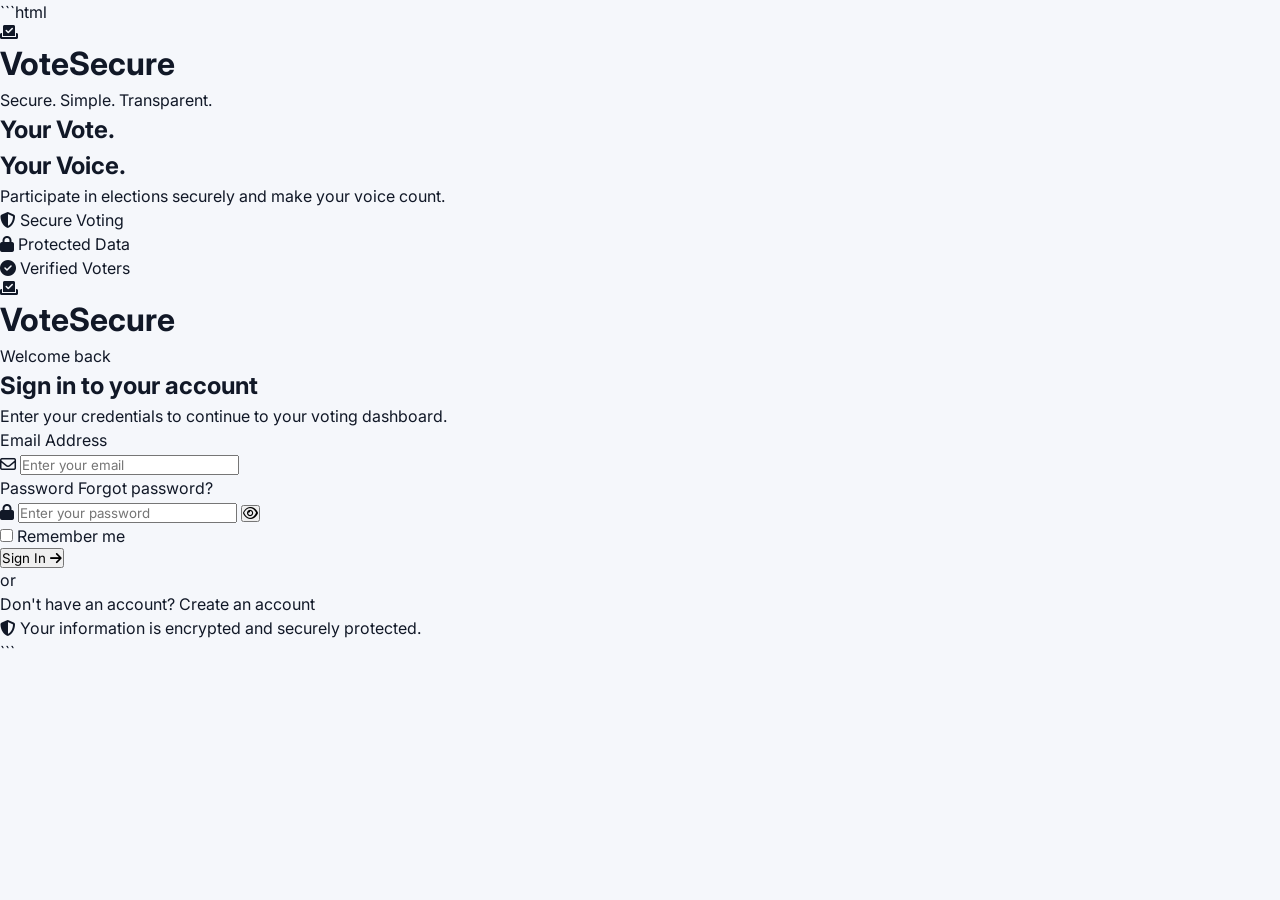
==== admin.html @ 1a2807ee "add admin.html" ====
<!DOCTYPE html>
<html lang="en">
<head>
    <meta charset="UTF-8">

    <meta
        name="viewport"
        content="width=device-width, initial-scale=1.0"
    >

    <title>VoteSecure — Admin Dashboard</title>

    <!-- Font Awesome -->
    <link
        rel="stylesheet"
        href="https://cdnjs.cloudflare.com/ajax/libs/font-awesome/6.5.2/css/all.min.css"
    >

    <!-- Main CSS -->
    <link rel="stylesheet" href="css/style.css">

    <style>

        /* =====================================================
           ADMIN DASHBOARD
        ===================================================== */

        .admin-page {
            min-height: 100vh;
            background: #f5f7fb;
        }

        .admin-sidebar {
            position: fixed;
            left: 0;
            top: 0;
            width: 260px;
            height: 100vh;
            background: #111827;
            color: #ffffff;
            padding: 24px 16px;
            z-index: 1000;
            display: flex;
            flex-direction: column;
        }

        .admin-logo {
            display: flex;
            align-items: center;
            gap: 12px;
            padding: 0 12px 28px;
            border-bottom: 1px solid rgba(255,255,255,0.08);
        }

        .admin-logo-icon {
            width: 42px;
            height: 42px;
            border-radius: 12px;
            background: #2563eb;
            display: flex;
            align-items: center;
            justify-content: center;
            font-size: 20px;
        }

        .admin-logo h2 {
            margin: 0;
            font-size: 19px;
        }

        .admin-logo span {
            display: block;
            color: #9ca3af;
            font-size: 11px;
            margin-top: 2px;
        }

        .admin-nav {
            margin-top: 25px;
            flex: 1;
        }

        .admin-nav-title {
            color: #6b7280;
            font-size: 11px;
            text-transform: uppercase;
            letter-spacing: 1px;
            padding: 0 12px;
            margin-bottom: 10px;
        }

        .admin-nav a {
            display: flex;
            align-items: center;
            gap: 13px;
            color: #9ca3af;
            text-decoration: none;
            padding: 13px 12px;
            border-radius: 10px;
            margin-bottom: 5px;
            transition: 0.2s ease;
            font-size: 14px;
        }

        .admin-nav a:hover,
        .admin-nav a.active {
            background: #1f2937;
            color: #ffffff;
        }

        .admin-nav a.active {
            border-left: 3px solid #3b82f6;
        }

        .admin-nav i {
            width: 20px;
            text-align: center;
        }

        .admin-user {
            border-top: 1px solid rgba(255,255,255,0.08);
            padding-top: 18px;
        }

        .admin-user-box {
            display: flex;
            align-items: center;
            gap: 10px;
        }

        .admin-avatar {
            width: 38px;
            height: 38px;
            border-radius: 50%;
            object-fit: cover;
        }

        .admin-user-name {
            font-size: 13px;
            font-weight: 600;
        }

        .admin-user-role {
            font-size: 11px;
            color: #9ca3af;
        }

        .admin-main {
            margin-left: 260px;
            min-height: 100vh;
        }

        .admin-topbar {
            height: 76px;
            background: #ffffff;
            border-bottom: 1px solid #e5e7eb;
            display: flex;
            align-items: center;
            justify-content: space-between;
            padding: 0 32px;
        }

        .admin-heading h1 {
            margin: 0;
            font-size: 24px;
            color: #111827;
        }

        .admin-heading p {
            margin: 5px 0 0;
            color: #6b7280;
            font-size: 13px;
        }

        .admin-top-actions {
            display: flex;
            align-items: center;
            gap: 12px;
        }

        .admin-icon-btn {
            width: 40px;
            height: 40px;
            border: 1px solid #e5e7eb;
            background: #ffffff;
            border-radius: 10px;
            cursor: pointer;
            color: #4b5563;
        }

        .admin-icon-btn:hover {
            background: #f9fafb;
        }

        .admin-content {
            padding: 30px 32px;
        }

        /* =====================================================
           STAT CARDS
        ===================================================== */

        .admin-stats {
            display: grid;
            grid-template-columns: repeat(4, 1fr);
            gap: 18px;
            margin-bottom: 28px;
        }

        .admin-stat-card {
            background: #ffffff;
            border: 1px solid #e5e7eb;
            border-radius: 15px;
            padding: 20px;
            display: flex;
            align-items: center;
            justify-content: space-between;
            box-shadow: 0 3px 12px rgba(15,23,42,0.03);
        }

        .admin-stat-info span {
            color: #6b7280;
            font-size: 12px;
        }

        .admin-stat-info h2 {
            margin: 7px 0 0;
            font-size: 25px;
            color: #111827;
        }

        .admin-stat-icon {
            width: 48px;
            height: 48px;
            border-radius: 13px;
            display: flex;
            align-items: center;
            justify-content: center;
            background: #eff6ff;
            color: #2563eb;
        }

        /* =====================================================
           CONTENT CARDS
        ===================================================== */

        .admin-card {
            background: #ffffff;
            border: 1px solid #e5e7eb;
            border-radius: 16px;
            box-shadow: 0 3px 12px rgba(15,23,42,0.03);
            margin-bottom: 24px;
        }

        .admin-card-header {
            padding: 20px 22px;
            border-bottom: 1px solid #eef0f4;
            display: flex;
            justify-content: space-between;
            align-items: center;
        }

        .admin-card-header h3 {
            margin: 0;
            color: #111827;
            font-size: 16px;
        }

        .admin-card-header p {
            margin: 4px 0 0;
            color: #6b7280;
            font-size: 12px;
        }

        /* =====================================================
           BUTTONS
        ===================================================== */

        .admin-btn {
            border: none;
            border-radius: 9px;
            padding: 10px 15px;
            font-size: 13px;
            cursor: pointer;
            display: inline-flex;
            align-items: center;
            gap: 7px;
            transition: 0.2s ease;
        }

        .admin-btn-primary {
            background: #2563eb;
            color: #ffffff;
        }

        .admin-btn-primary:hover {
            background: #1d4ed8;
        }

        .admin-btn-secondary {
            background: #f3f4f6;
            color: #374151;
        }

        .admin-btn-danger {
            background: #fee2e2;
            color: #dc2626;
        }

        .admin-btn-small {
            padding: 7px 10px;
            font-size: 12px;
        }

        /* =====================================================
           ELECTION TABLE
        ===================================================== */

        .admin-table-wrapper {
            overflow-x: auto;
        }

        .admin-table {
            width: 100%;
            border-collapse: collapse;
        }

        .admin-table th {
            text-align: left;
            padding: 13px 20px;
            color: #6b7280;
            font-size: 11px;
            text-transform: uppercase;
            letter-spacing: .5px;
            background: #f9fafb;
            border-bottom: 1px solid #e5e7eb;
        }

        .admin-table td {
            padding: 16px 20px;
            border-bottom: 1px solid #f0f1f4;
            color: #374151;
            font-size: 13px;
        }

        .admin-table tr:last-child td {
            border-bottom: none;
        }

        .election-name {
            font-weight: 600;
            color: #111827;
        }

        .election-date {
            color: #6b7280;
            font-size: 12px;
        }

        .status-badge {
            display: inline-flex;
            align-items: center;
            gap: 5px;
            padding: 5px 9px;
            border-radius: 20px;
            font-size: 11px;
            font-weight: 600;
        }

        .status-active {
            background: #dcfce7;
            color: #15803d;
        }

        .status-upcoming {
            background: #dbeafe;
            color: #1d4ed8;
        }

        .status-completed {
            background: #f3f4f6;
            color: #6b7280;
        }

        .action-buttons {
            display: flex;
            gap: 6px;
        }

        /* =====================================================
           MODAL
        ===================================================== */

        .admin-modal {
            position: fixed;
            inset: 0;
            background: rgba(15, 23, 42, 0.55);
            display: none;
            align-items: center;
            justify-content: center;
            z-index: 5000;
            padding: 20px;
        }

        .admin-modal.show {
            display: flex;
        }

        .admin-modal-box {
            background: #ffffff;
            width: 100%;
            max-width: 550px;
            border-radius: 18px;
            box-shadow: 0 20px 60px rgba(0,0,0,.2);
            overflow: hidden;
        }

        .admin-modal-header {
            display: flex;
            justify-content: space-between;
            align-items: center;
            padding: 20px 22px;
            border-bottom: 1px solid #e5e7eb;
        }

        .admin-modal-header h3 {
            margin: 0;
            font-size: 17px;
        }

        .close-modal {
            border: none;
            background: transparent;
            font-size: 20px;
            cursor: pointer;
            color: #6b7280;
        }

        .admin-modal-body {
            padding: 22px;
        }

        .form-group {
            margin-bottom: 16px;
        }

        .form-group label {
            display: block;
            margin-bottom: 6px;
            font-size: 12px;
            font-weight: 600;
            color: #374151;
        }

        .form-group input,
        .form-group textarea,
        .form-group select {
            width: 100%;
            box-sizing: border-box;
            border: 1px solid #d1d5db;
            border-radius: 9px;
            padding: 11px 12px;
            font-size: 13px;
            outline: none;
            font-family: inherit;
        }

        .form-group textarea {
            min-height: 90px;
            resize: vertical;
        }

        .form-group input:focus,
        .form-group textarea:focus,
        .form-group select:focus {
            border-color: #2563eb;
        }

        .admin-modal-footer {
            display: flex;
            justify-content: flex-end;
            gap: 10px;
            padding: 16px 22px;
            border-top: 1px solid #e5e7eb;
        }

        /* =====================================================
           RESPONSIVE
        ===================================================== */

        @media (max-width: 1100px) {

            .admin-stats {
                grid-template-columns: repeat(2, 1fr);
            }
        }

        @media (max-width: 768px) {

            .admin-sidebar {
                width: 72px;
                padding: 20px 8px;
            }

            .admin-logo h2,
            .admin-logo span,
            .admin-nav-title,
            .admin-nav a span,
            .admin-user-name,
            .admin-user-role {
                display: none;
            }

            .admin-logo {
                justify-content: center;
                padding-left: 0;
                padding-right: 0;
            }

            .admin-nav a {
                justify-content: center;
            }

            .admin-user-box {
                justify-content: center;
            }

            .admin-main {
                margin-left: 72px;
            }

            .admin-topbar {
                padding: 0 18px;
            }

            .admin-content {
                padding: 20px 15px;
            }

            .admin-stats {
                grid-template-columns: 1fr;
            }
        }

    </style>
</head>

<body>

<div class="admin-page">

    <!-- =====================================================
         SIDEBAR
    ====================================================== -->

    <aside class="admin-sidebar">

        <div class="admin-logo">

            <div class="admin-logo-icon">
                <i class="fa-solid fa-check-to-slot"></i>
            </div>

            <div>
                <h2>VoteSecure</h2>
                <span>Administration</span>
            </div>

        </div>


        <nav class="admin-nav">

            <div class="admin-nav-title">
                Admin Panel
            </div>

            <a href="admin.html" class="active">
                <i class="fa-solid fa-chart-pie"></i>
                <span>Dashboard</span>
            </a>

            <a href="#elections">
                <i class="fa-solid fa-landmark"></i>
                <span>Elections</span>
            </a>

            <a href="#candidates">
                <i class="fa-solid fa-users"></i>
                <span>Candidates</span>
            </a>

            <a href="#results">
                <i class="fa-solid fa-chart-column"></i>
                <span>Results</span>
            </a>

        </nav>


        <div class="admin-user">

            <div class="admin-user-box">

                <img
                    class="admin-avatar"
                    src="https://i.pravatar.cc/100?img=12"
                    alt="Admin"
                >

                <div>
                    <div
                        class="admin-user-name"
                        id="adminName"
                    >
                        Administrator
                    </div>

                    <div class="admin-user-role">
                        System Admin
                    </div>
                </div>

            </div>

        </div>

    </aside>


    <!-- =====================================================
         MAIN
    ====================================================== -->

    <main class="admin-main">

        <!-- TOPBAR -->

        <header class="admin-topbar">

            <div class="admin-heading">

                <h1>Admin Dashboard</h1>

                <p>
                    Manage elections, candidates and voting activity.
                </p>

            </div>


            <div class="admin-top-actions">

                <button
                    class="admin-icon-btn"
                    title="Refresh"
                    onclick="loadAdminDashboard()"
                >
                    <i class="fa-solid fa-rotate"></i>
                </button>

                <button
                    class="admin-icon-btn"
                    title="Logout"
                    onclick="adminLogout()"
                >
                    <i class="fa-solid fa-right-from-bracket"></i>
                </button>

            </div>

        </header>


        <!-- CONTENT -->

        <section class="admin-content">


            <!-- =================================================
                 STATISTICS
            ================================================== -->

            <div class="admin-stats">

                <div class="admin-stat-card">

                    <div class="admin-stat-info">
                        <span>Total Elections</span>
                        <h2 id="totalElections">0</h2>
                    </div>

                    <div class="admin-stat-icon">
                        <i class="fa-solid fa-landmark"></i>
                    </div>

                </div>


                <div class="admin-stat-card">

                    <div class="admin-stat-info">
                        <span>Active Elections</span>
                        <h2 id="activeElections">0</h2>
                    </div>

                    <div class="admin-stat-icon">
                        <i class="fa-solid fa-bolt"></i>
                    </div>

                </div>


                <div class="admin-stat-card">

                    <div class="admin-stat-info">
                        <span>Total Voters</span>
                        <h2 id="totalVoters">0</h2>
                    </div>

                    <div class="admin-stat-icon">
                        <i class="fa-solid fa-users"></i>
                    </div>

                </div>


                <div class="admin-stat-card">

                    <div class="admin-stat-info">
                        <span>Total Votes</span>
                        <h2 id="totalVotes">0</h2>
                    </div>

                    <div class="admin-stat-icon">
                        <i class="fa-solid fa-check-double"></i>
                    </div>

                </div>

            </div>


            <!-- =================================================
                 ELECTION MANAGEMENT
            ================================================== -->

            <div
                class="admin-card"
                id="elections"
            >

                <div class="admin-card-header">

                    <div>
                        <h3>Election Management</h3>

                        <p>
                            Create and manage voting elections.
                        </p>
                    </div>

                    <button
                        class="admin-btn admin-btn-primary"
                        onclick="openElectionModal()"
                    >
                        <i class="fa-solid fa-plus"></i>
                        Create Election
                    </button>

                </div>


                <div class="admin-table-wrapper">

                    <table class="admin-table">

                        <thead>

                            <tr>

                                <th>Election</th>
                                <th>Start Date</th>
                                <th>End Date</th>
                                <th>Status</th>
                                <th>Actions</th>

                            </tr>

                        </thead>

                        <tbody id="electionTableBody">

                            <tr>

                                <td colspan="5">
                                    Loading elections...
                                </td>

                            </tr>

                        </tbody>

                    </table>

                </div>

            </div>


            <!-- =================================================
                 CANDIDATES
            ================================================== -->

            <div
                class="admin-card"
                id="candidates"
            >

                <div class="admin-card-header">

                    <div>

                        <h3>Candidate Management</h3>

                        <p>
                            Add and manage candidates for elections.
                        </p>

                    </div>

                </div>

                <div style="padding:22px;">

                    <p style="
                        margin:0;
                        color:#6b7280;
                        font-size:13px;
                    ">
                        Select an election from the election
                        management section to manage its candidates.
                    </p>

                </div>

            </div>


            <!-- =================================================
                 RESULTS
            ================================================== -->

            <div
                class="admin-card"
                id="results"
            >

                <div class="admin-card-header">

                    <div>

                        <h3>Election Results</h3>

                        <p>
                            Monitor voting activity and results.
                        </p>

                    </div>

                </div>

                <div style="padding:22px;">

                    <p style="
                        margin:0;
                        color:#6b7280;
                        font-size:13px;
                    ">
                        Results management will be connected in
                        the next step.
                    </p>

                </div>

            </div>

        </section>

    </main>

</div>


<!-- =========================================================
     CREATE / EDIT ELECTION MODAL
========================================================= -->

<div
    class="admin-modal"
    id="electionModal"
>

    <div class="admin-modal-box">

        <div class="admin-modal-header">

            <h3 id="electionModalTitle">
                Create Election
            </h3>

            <button
                class="close-modal"
                onclick="closeElectionModal()"
            >
                <i class="fa-solid fa-xmark"></i>
            </button>

        </div>


        <form
            id="electionForm"
            onsubmit="saveElection(event)"
        >

            <div class="admin-modal-body">

                <input
                    type="hidden"
                    id="editElectionId"
                >


                <div class="form-group">

                    <label for="electionTitle">
                        Election Title
                    </label>

                    <input
                        type="text"
                        id="electionTitle"
                        placeholder="Student Council Election 2026"
                        required
                    >

                </div>


                <div class="form-group">

                    <label for="electionDescription">
                        Description
                    </label>

                    <textarea
                        id="electionDescription"
                        placeholder="Enter election description..."
                    ></textarea>

                </div>


                <div
                    style="
                        display:grid;
                        grid-template-columns:1fr 1fr;
                        gap:12px;
                    "
                >

                    <div class="form-group">

                        <label for="electionStart">
                            Start Date
                        </label>

                        <input
                            type="datetime-local"
                            id="electionStart"
                            required
                        >

                    </div>


                    <div class="form-group">

                        <label for="electionEnd">
                            End Date
                        </label>

                        <input
                            type="datetime-local"
                            id="electionEnd"
                            required
                        >

                    </div>

                </div>


                <div class="form-group">

                    <label for="electionStatus">
                        Status
                    </label>

                    <select id="electionStatus">

                        <option value="upcoming">
                            Upcoming
                        </option>

                        <option value="active">
                            Active
                        </option>

                        <option value="completed">
                            Completed
                        </option>

                    </select>

                </div>

            </div>


            <div class="admin-modal-footer">

                <button
                    type="button"
                    class="admin-btn admin-btn-secondary"
                    onclick="closeElectionModal()"
                >
                    Cancel
                </button>

                <button
                    type="submit"
                    class="admin-btn admin-btn-primary"
                >
                    <i class="fa-solid fa-floppy-disk"></i>
                    Save Election
                </button>

            </div>

        </form>

    </div>

</div>


<script>

    const ADMIN_API_URL = "http://127.0.0.1:5000";

    let adminElections = [];

    /* =====================================================
       GET TOKEN
    ===================================================== */

    function getAdminToken() {

        return localStorage.getItem("accessToken");

    }


    /* =====================================================
       LOAD ADMIN DASHBOARD
    ===================================================== */

    async function loadAdminDashboard() {

        const token = getAdminToken();

        if (!token) {

            alert("Please login as administrator.");

            window.location.href = "login.html";

            return;

        }

        try {

            const response = await fetch(
                `${ADMIN_API_URL}/api/admin/dashboard`,
                {
                    headers: {
                        "Authorization": `Bearer ${token}`
                    }
                }
            );

            const data = await response.json();

            console.log("ADMIN DASHBOARD:", data);

            if (!response.ok) {

                throw new Error(
                    data.message ||
                    data.msg ||
                    "Unable to load dashboard"
                );

            }

            document.getElementById("totalElections").textContent =
                data.stats.total_elections;

            document.getElementById("activeElections").textContent =
                data.stats.active_elections;

            document.getElementById("totalVoters").textContent =
                data.stats.total_voters;

            document.getElementById("totalVotes").textContent =
                data.stats.total_votes;


            await loadAdminElections();

        } catch (error) {

            console.error(
                "ADMIN DASHBOARD ERROR:",
                error
            );

            alert(error.message);

        }

    }


    /* =====================================================
       LOAD ELECTIONS
    ===================================================== */

    async function loadAdminElections() {

        const token = getAdminToken();

        try {

            const response = await fetch(
                `${ADMIN_API_URL}/api/admin/elections`,
                {
                    headers: {
                        "Authorization": `Bearer ${token}`
                    }
                }
            );

            const data = await response.json();

            console.log(
                "ADMIN ELECTIONS:",
                data
            );

            if (!response.ok) {

                throw new Error(
                    data.message ||
                    data.msg ||
                    "Unable to load elections"
                );

            }

            adminElections = data.elections || [];

            renderAdminElections();

        } catch (error) {

            console.error(
                "ELECTION LOAD ERROR:",
                error
            );

            document.getElementById(
                "electionTableBody"
            ).innerHTML = `
                <tr>
                    <td colspan="5">
                        ${escapeAdminHTML(error.message)}
                    </td>
                </tr>
            `;

        }

    }


    /* =====================================================
       RENDER ELECTIONS
    ===================================================== */

    function renderAdminElections() {

        const tbody =
            document.getElementById(
                "electionTableBody"
            );

        if (!adminElections.length) {

            tbody.innerHTML = `
                <tr>
                    <td colspan="5">
                        No elections found.
                    </td>
                </tr>
            `;

            return;

        }


        tbody.innerHTML =
            adminElections.map(election => {

                const status =
                    election.status || "upcoming";

                return `

                    <tr>

                        <td>

                            <div class="election-name">
                                ${escapeAdminHTML(
                                    election.title
                                )}
                            </div>

                            <div class="election-date">
                                Election #${election.id}
                            </div>

                        </td>


                        <td>
                            ${formatAdminDate(
                                election.start_date
                            )}
                        </td>


                        <td>
                            ${formatAdminDate(
                                election.end_date
                            )}
                        </td>


                        <td>

                            <span
                                class="
                                    status-badge
                                    status-${status}
                                "
                            >

                                <i class="fa-solid fa-circle"
                                   style="font-size:6px;">
                                </i>

                                ${capitalize(status)}

                            </span>

                        </td>


                        <td>

                            <div class="action-buttons">

                                <button
                                    class="
                                        admin-btn
                                        admin-btn-secondary
                                        admin-btn-small
                                    "
                                    onclick="
                                        editElection(
                                            ${election.id}
                                        )
                                    "
                                    title="Edit"
                                >
                                    <i class="fa-solid fa-pen"></i>
                                </button>


                                <button
                                    class="
                                        admin-btn
                                        admin-btn-danger
                                        admin-btn-small
                                    "
                                    onclick="
                                        deleteElection(
                                            ${election.id}
                                        )
                                    "
                                    title="Delete"
                                >
                                    <i class="fa-solid fa-trash"></i>
                                </button>

                            </div>

                        </td>

                    </tr>

                `;

            }).join("");

    }


    /* =====================================================
       OPEN CREATE MODAL
    ===================================================== */

    function openElectionModal() {

        document.getElementById(
            "electionModalTitle"
        ).textContent = "Create Election";

        document.getElementById(
            "electionForm"
        ).reset();

        document.getElementById(
            "editElectionId"
        ).value = "";

        document.getElementById(
            "electionStatus"
        ).value = "upcoming";

        document.getElementById(
            "electionModal"
        ).classList.add("show");

    }


    /* =====================================================
       CLOSE MODAL
    ===================================================== */

    function closeElectionModal() {

        document.getElementById(
            "electionModal"
        ).classList.remove("show");

    }


    /* =====================================================
       EDIT ELECTION
    ===================================================== */

    function editElection(id) {

        const election =
            adminElections.find(
                item => Number(item.id) === Number(id)
            );

        if (!election) {

            alert("Election not found.");

            return;

        }


        document.getElementById(
            "electionModalTitle"
        ).textContent = "Edit Election";


        document.getElementById(
            "editElectionId"
        ).value = election.id;


        document.getElementById(
            "electionTitle"
        ).value = election.title || "";


        document.getElementById(
            "electionDescription"
        ).value = election.description || "";


        document.getElementById(
            "electionStart"
        ).value =
            convertToDateTimeLocal(
                election.start_date
            );


        document.getElementById(
            "electionEnd"
        ).value =
            convertToDateTimeLocal(
                election.end_date
            );


        document.getElementById(
            "electionStatus"
        ).value =
            election.status || "upcoming";


        document.getElementById(
            "electionModal"
        ).classList.add("show");

    }


    /* =====================================================
       SAVE ELECTION
    ===================================================== */

    async function saveElection(event) {

        event.preventDefault();

        const token = getAdminToken();

        const electionId =
            document.getElementById(
                "editElectionId"
            ).value;


        const payload = {

            title:
                document.getElementById(
                    "electionTitle"
                ).value.trim(),

            description:
                document.getElementById(
                    "electionDescription"
                ).value.trim(),

            start_date:
                document.getElementById(
                    "electionStart"
                ).value,

            end_date:
                document.getElementById(
                    "electionEnd"
                ).value,

            status:
                document.getElementById(
                    "electionStatus"
                ).value

        };


        try {

            const url = electionId

                ? `${ADMIN_API_URL}/api/admin/elections/${electionId}`

                : `${ADMIN_API_URL}/api/admin/elections`;


            const method =
                electionId ? "PUT" : "POST";


            const response = await fetch(
                url,
                {
                    method,

                    headers: {

                        "Content-Type":
                            "application/json",

                        "Authorization":
                            `Bearer ${token}`

                    },

                    body:
                        JSON.stringify(payload)
                }
            );


            const data =
                await response.json();


            console.log(
                "SAVE ELECTION:",
                data
            );


            if (!response.ok) {

                throw new Error(
                    data.message ||
                    data.msg ||
                    "Unable to save election"
                );

            }


            alert(
                electionId
                    ? "Election updated successfully."
                    : "Election created successfully."
            );


            closeElectionModal();

            await loadAdminDashboard();

        } catch (error) {

            console.error(
                "SAVE ELECTION ERROR:",
                error
            );

            alert(error.message);

        }

    }


    /* =====================================================
       DELETE ELECTION
    ===================================================== */

    async function deleteElection(id) {

        const election =
            adminElections.find(
                item => Number(item.id) === Number(id)
            );

        if (!election) {
            return;
        }


        const confirmed = confirm(
            `Delete "${election.title}"?\n\n` +
            `This will also delete its candidates and votes.`
        );


        if (!confirmed) {
            return;
        }


        const token = getAdminToken();


        try {

            const response = await fetch(
                `${ADMIN_API_URL}/api/admin/elections/${id}`,
                {
                    method: "DELETE",

                    headers: {
                        "Authorization":
                            `Bearer ${token}`
                    }
                }
            );


            const data =
                await response.json();


            if (!response.ok) {

                throw new Error(
                    data.message ||
                    data.msg ||
                    "Unable to delete election"
                );

            }


            alert(
                "Election deleted successfully."
            );


            await loadAdminDashboard();

        } catch (error) {

            console.error(
                "DELETE ELECTION ERROR:",
                error
            );

            alert(error.message);

        }

    }


    /* =====================================================
       LOGOUT
    ===================================================== */

    function adminLogout() {

        localStorage.removeItem(
            "accessToken"
        );

        localStorage.removeItem(
            "loggedIn"
        );

        localStorage.removeItem(
            "userId"
        );

        localStorage.removeItem(
            "userName"
        );

        localStorage.removeItem(
            "userEmail"
        );

        localStorage.removeItem(
            "department"
        );

        window.location.href =
            "login.html";

    }


    /* =====================================================
       HELPERS
    ===================================================== */

    function capitalize(value) {

        if (!value) {
            return "";
        }

        return value.charAt(0).toUpperCase()
            + value.slice(1);

    }


    function formatAdminDate(value) {

        if (!value) {
            return "-";
        }

        const date = new Date(value);

        if (Number.isNaN(date.getTime())) {
            return value;
        }

        return date.toLocaleDateString(
            "en-IN",
            {
                day: "2-digit",
                month: "short",
                year: "numeric"
            }
        );

    }


    function convertToDateTimeLocal(value) {

        if (!value) {
            return "";
        }

        const date =
            new Date(value);

        if (
            Number.isNaN(
                date.getTime()
            )
        ) {
            return value;
        }

        const year =
            date.getFullYear();

        const month =
            String(
                date.getMonth() + 1
            ).padStart(2, "0");

        const day =
            String(
                date.getDate()
            ).padStart(2, "0");

        const hours =
            String(
                date.getHours()
            ).padStart(2, "0");

        const minutes =
            String(
                date.getMinutes()
            ).padStart(2, "0");

        return `${year}-${month}-${day}T${hours}:${minutes}`;

    }


    function escapeAdminHTML(value) {

        const div =
            document.createElement("div");

        div.textContent =
            value ?? "";

        return div.innerHTML;

    }


    /* =====================================================
       LOAD ADMIN NAME
    ===================================================== */

    function loadAdminName() {

        const name =
            localStorage.getItem(
                "userName"
            ) || "Administrator";

        document.getElementById(
            "adminName"
        ).textContent = name;

    }


    /* =====================================================
       INITIALIZE
    ===================================================== */

    document.addEventListener(
        "DOMContentLoaded",
        () => {

            loadAdminName();

            loadAdminDashboard();

        }
    );

</script>

</body>
</html>
---- css/style.css ----
/* =========================================================
   VOTESECURE - MAIN STYLESHEET
   Premium Online Voting Dashboard
========================================================= */

/* =========================================================
   1. RESET
========================================================= */

* {
    margin: 0;
    padding: 0;
    box-sizing: border-box;
}

:root {
    --primary: #2563eb;
    --primary-dark: #1d4ed8;
    --primary-light: #eff6ff;

    --success: #10b981;
    --success-light: #ecfdf5;

    --purple: #8b5cf6;
    --purple-light: #f5f3ff;

    --orange: #f59e0b;
    --orange-light: #fffbeb;

    --danger: #ef4444;

    --sidebar: #0b1220;
    --sidebar-light: #111a2e;

    --background: #f5f7fb;
    --card: #ffffff;

    --text-dark: #111827;
    --text: #374151;
    --text-light: #6b7280;
    --text-muted: #9ca3af;

    --border: #e5e7eb;

    --shadow-sm:
        0 1px 2px rgba(15, 23, 42, 0.04);

    --shadow:
        0 8px 30px rgba(15, 23, 42, 0.06);

    --shadow-lg:
        0 20px 50px rgba(15, 23, 42, 0.10);

    --radius-sm: 10px;
    --radius: 16px;
    --radius-lg: 22px;

    --sidebar-width: 255px;
}

html {
    scroll-behavior: smooth;
}

body {
    font-family: "Inter", sans-serif;
    background: var(--background);
    color: var(--text-dark);
    min-height: 100vh;
    line-height: 1.5;
}

button,
input,
select {
    font-family: inherit;
}

button {
    cursor: pointer;
}

a {
    text-decoration: none;
    color: inherit;
}

img {
    display: block;
    max-width: 100%;
}


/* =========================================================
   2. APP LAYOUT
========================================================= */

#app {
    min-height: 100vh;
}

.app {
    min-height: 100vh;
    display: flex;
}

.main {
    margin-left: var(--sidebar-width);
    min-height: 100vh;
    width: calc(100% - var(--sidebar-width));
}


/* =========================================================
   3. SIDEBAR
========================================================= */

.sidebar {
    position: fixed;
    z-index: 1000;

    left: 0;
    top: 0;
    bottom: 0;

    width: var(--sidebar-width);

    display: flex;
    flex-direction: column;

    padding: 24px 16px;

    background:
        linear-gradient(
            180deg,
            #0b1220 0%,
            #0d1526 100%
        );

    color: #fff;

    overflow-y: auto;

    border-right: 1px solid
        rgba(255, 255, 255, 0.05);
}

.sidebar::-webkit-scrollbar {
    width: 4px;
}

.sidebar::-webkit-scrollbar-thumb {
    background: rgba(255,255,255,.15);
    border-radius: 10px;
}


/* Logo */

.sidebar-logo {
    display: flex;
    align-items: center;
    gap: 12px;

    padding: 4px 10px 28px;
}

.logo-icon {
    width: 42px;
    height: 42px;

    display: flex;
    align-items: center;
    justify-content: center;

    border-radius: 12px;

    background:
        linear-gradient(
            135deg,
            #2563eb,
            #4f46e5
        );

    box-shadow:
        0 8px 20px rgba(37,99,235,.30);

    font-size: 19px;
}

.logo-text h2 {
    font-size: 18px;
    font-weight: 800;
    letter-spacing: -.4px;
}

.logo-text span {
    display: block;

    margin-top: 1px;

    color: #7f8ca5;

    font-size: 10px;
    font-weight: 500;

    text-transform: uppercase;
    letter-spacing: 1px;
}


/* Sidebar sections */

.sidebar-section {
    margin-top: 8px;
}

.sidebar-title {
    padding: 0 12px;
    margin: 0 0 9px;

    color: #68758e;

    font-size: 10px;
    font-weight: 700;

    letter-spacing: 1.2px;
}


/* Menu */

.sidebar-menu {
    display: flex;
    flex-direction: column;
    gap: 5px;
}

.menu-item {
    position: relative;

    display: flex;
    align-items: center;
    gap: 13px;

    min-height: 46px;

    padding: 0 13px;

    border-radius: 11px;

    color: #9ba8bd;

    font-size: 13px;
    font-weight: 500;

    transition:
        background .25s ease,
        color .25s ease,
        transform .25s ease;
}

.menu-item i {
    width: 20px;

    text-align: center;

    font-size: 15px;
}

.menu-item:hover {
    color: #fff;
    background: rgba(255,255,255,.06);
    transform: translateX(2px);
}

.menu-item.active {
    color: #fff;

    background:
        linear-gradient(
            90deg,
            rgba(37,99,235,.95),
            rgba(59,130,246,.72)
        );

    box-shadow:
        0 8px 20px rgba(37,99,235,.20);
}

.menu-item.active::before {
    content: "";

    position: absolute;

    left: -16px;

    width: 3px;
    height: 24px;

    background: #60a5fa;

    border-radius: 0 5px 5px 0;
}

.logout-link:hover {
    color: #fca5a5;
    background: rgba(239,68,68,.08);
}


/* Account */

.sidebar-account {
    margin-top: 30px;
}


/* Sidebar footer */

.sidebar-footer {
    margin-top: auto;
    padding: 25px 5px 0;
}

.security-badge {
    display: flex;
    align-items: center;
    gap: 10px;

    padding: 12px;

    border: 1px solid
        rgba(255,255,255,.06);

    background:
        rgba(255,255,255,.025);

    border-radius: 12px;
}

.security-badge > i {
    width: 32px;
    height: 32px;

    display: flex;
    align-items: center;
    justify-content: center;

    border-radius: 9px;

    color: #60a5fa;
    background: rgba(37,99,235,.15);

    font-size: 13px;
}

.security-badge strong {
    display: block;

    color: #dce4f2;

    font-size: 10px;
}

.security-badge small {
    display: block;

    margin-top: 2px;

    color: #65728a;

    font-size: 9px;
}

.sidebar-footer > p {
    margin-top: 18px;

    text-align: center;

    color: #536078;

    font-size: 9px;
}


/* =========================================================
   4. TOPBAR
========================================================= */

.topbar {
    position: sticky;
    z-index: 100;

    top: 0;

    height: 76px;

    display: flex;
    align-items: center;
    justify-content: space-between;

    padding: 0 34px;

    background: rgba(255,255,255,.92);

    backdrop-filter: blur(16px);

    border-bottom: 1px solid var(--border);
}


/* Search */

.topbar-search {
    position: relative;

    width: min(360px, 40%);
}

.topbar-search i {
    position: absolute;

    left: 15px;
    top: 50%;

    transform: translateY(-50%);

    color: #9ca3af;

    font-size: 13px;
}

.topbar-search input {
    width: 100%;
    height: 40px;

    padding: 0 15px 0 40px;

    border: 1px solid #e8ebf0;

    border-radius: 10px;

    outline: none;

    background: #f8fafc;

    color: var(--text-dark);

    font-size: 12px;

    transition: .25s ease;
}

.topbar-search input::placeholder {
    color: #9ca3af;
}

.topbar-search input:focus {
    border-color: #93c5fd;

    background: #fff;

    box-shadow:
        0 0 0 4px rgba(37,99,235,.08);
}


/* Topbar right */

.topbar-right {
    display: flex;
    align-items: center;
    gap: 18px;
}

.notification-btn {
    position: relative;

    width: 38px;
    height: 38px;

    border: none;

    border-radius: 10px;

    background: transparent;

    color: #64748b;

    font-size: 16px;

    transition: .2s ease;
}

.notification-btn:hover {
    color: var(--primary);
    background: var(--primary-light);
}

.notification-badge {
    position: absolute;

    right: 3px;
    top: 1px;

    min-width: 15px;
    height: 15px;

    display: flex;
    align-items: center;
    justify-content: center;

    padding: 0 4px;

    border: 2px solid #fff;

    border-radius: 20px;

    background: var(--danger);

    color: #fff;

    font-size: 7px;
    font-weight: 700;
}

.topbar-divider {
    width: 1px;
    height: 28px;

    background: var(--border);
}

.topbar-user {
    display: flex;
    align-items: center;
    gap: 10px;

    padding: 5px 0;
}

.topbar-user img {
    width: 38px;
    height: 38px;

    object-fit: cover;

    border-radius: 11px;

    border: 2px solid #e5edff;
}

.topbar-user-info strong {
    display: block;

    color: var(--text-dark);

    font-size: 11px;
    font-weight: 700;
}

.topbar-user-info span {
    display: block;

    margin-top: 1px;

    color: #8b95a7;

    font-size: 9px;
}

.topbar-user > i {
    margin-left: 4px;

    color: #9ca3af;

    font-size: 9px;
}


/* Mobile menu */

.mobile-menu-btn {
    display: none;

    width: 40px;
    height: 40px;

    border: none;

    border-radius: 10px;

    background: #f1f5f9;

    color: #475569;

    font-size: 17px;
}


/* =========================================================
   5. PAGE CONTENT
========================================================= */

.page-content {
    max-width: 1500px;
    margin: 0 auto;

    padding: 30px 34px 50px;
}


/* =========================================================
   6. WELCOME
========================================================= */

.welcome-section {
    display: flex;
    align-items: center;
    justify-content: space-between;

    margin-bottom: 24px;
}

.welcome-label {
    display: inline-flex;
    align-items: center;
    gap: 6px;

    margin-bottom: 5px;

    color: var(--primary);

    font-size: 10px;
    font-weight: 700;

    text-transform: uppercase;
    letter-spacing: .8px;
}

.welcome-label i {
    font-size: 9px;
}

.welcome-content h1 {
    color: var(--text-dark);

    font-size: 27px;
    line-height: 1.25;
    font-weight: 800;

    letter-spacing: -.7px;
}

.welcome-content h1 span {
    color: var(--primary);
}

.welcome-content p {
    margin-top: 5px;

    color: var(--text-light);

    font-size: 11px;
}

.welcome-date {
    display: flex;
    align-items: center;
    gap: 10px;

    padding: 10px 14px;

    border: 1px solid var(--border);

    background: #fff;

    border-radius: 11px;
}

.welcome-date > i {
    color: var(--primary);

    font-size: 16px;
}

.welcome-date span {
    display: block;

    color: var(--text-muted);

    font-size: 8px;
}

.welcome-date strong {
    display: block;

    margin-top: 2px;

    color: var(--text);

    font-size: 10px;
}


/* =========================================================
   7. HERO
========================================================= */

.hero-banner {
    position: relative;

    min-height: 245px;

    display: flex;
    align-items: center;
    justify-content: space-between;

    padding: 34px 42px;

    margin-bottom: 24px;

    overflow: hidden;

    border-radius: var(--radius-lg);

    background:
        radial-gradient(
            circle at 80% 20%,
            rgba(96,165,250,.22),
            transparent 30%
        ),
        radial-gradient(
            circle at 90% 90%,
            rgba(129,140,248,.15),
            transparent 35%
        ),
        linear-gradient(
            120deg,
            #0f1f42 0%,
            #172d5c 48%,
            #1e3a72 100%
        );

    box-shadow:
        0 18px 45px rgba(15,31,66,.16);
}

.hero-banner::before {
    content: "";

    position: absolute;

    width: 250px;
    height: 250px;

    right: 110px;
    top: -120px;

    border: 1px solid rgba(255,255,255,.07);

    border-radius: 50%;
}

.hero-banner::after {
    content: "";

    position: absolute;

    width: 390px;
    height: 390px;

    right: -150px;
    bottom: -260px;

    border: 1px solid rgba(255,255,255,.05);

    border-radius: 50%;
}

.hero-content {
    position: relative;
    z-index: 2;

    max-width: 620px;
}

.hero-badge {
    display: inline-flex;
    align-items: center;
    gap: 7px;

    padding: 6px 10px;

    margin-bottom: 13px;

    border: 1px solid rgba(147,197,253,.25);

    border-radius: 30px;

    background: rgba(255,255,255,.08);

    color: #bfdbfe;

    font-size: 9px;
    font-weight: 600;
}

.hero-badge i {
    font-size: 9px;
}

.hero-content h2 {
    color: #fff;

    font-size: 28px;
    line-height: 1.2;
    font-weight: 800;

    letter-spacing: -.8px;
}

.hero-content h2 span {
    color: #93c5fd;
}

.hero-content p {
    max-width: 520px;

    margin-top: 10px;

    color: #aebdd7;

    font-size: 11px;
    line-height: 1.7;
}

.hero-btn {
    margin-top: 19px;
}


/* Hero visual */

.hero-visual {
    position: relative;
    z-index: 2;

    width: 220px;
    height: 180px;

    display: flex;
    align-items: center;
    justify-content: center;
}

.hero-shield {
    position: relative;

    width: 135px;
    height: 150px;

    display: flex;
    align-items: center;
    justify-content: center;

    clip-path: polygon(
        50% 0%,
        92% 16%,
        87% 67%,
        50% 100%,
        13% 67%,
        8% 16%
    );

    background:
        linear-gradient(
            145deg,
            rgba(96,165,250,.95),
            rgba(37,99,235,.75)
        );

    box-shadow:
        0 20px 40px rgba(0,0,0,.25);
}

.hero-shield > i {
    position: absolute;
    top: 39px;

    color: #fff;

    font-size: 34px;
}

.hero-shield > span {
    position: absolute;
    top: 83px;

    color: #fff;

    font-size: 15px;
    font-weight: 800;

    text-align: center;
}

.hero-shield small {
    display: block;

    margin-top: -1px;

    font-size: 7px;
    font-weight: 500;

    opacity: .8;
}

.shield-ring {
    position: absolute;

    width: 165px;
    height: 165px;

    border: 1px solid rgba(147,197,253,.20);

    border-radius: 50%;
}


/* =========================================================
   8. BUTTONS
========================================================= */

.primary-btn {
    height: 40px;

    display: inline-flex;
    align-items: center;
    gap: 9px;

    padding: 0 17px;

    border: none;

    border-radius: 9px;

    background: #fff;

    color: var(--primary);

    font-size: 10px;
    font-weight: 700;

    box-shadow:
        0 8px 20px rgba(0,0,0,.12);

    transition: .25s ease;
}

.primary-btn:hover {
    transform: translateY(-2px);

    box-shadow:
        0 12px 25px rgba(0,0,0,.18);
}

.primary-btn i:last-child {
    font-size: 9px;
}

.secondary-btn {
    height: 38px;

    display: inline-flex;
    align-items: center;
    justify-content: center;
    gap: 8px;

    padding: 0 14px;

    border: 1px solid #dbe4f0;

    border-radius: 9px;

    background: #fff;

    color: #334155;

    font-size: 10px;
    font-weight: 600;

    transition: .25s ease;
}

.secondary-btn:hover {
    color: var(--primary);

    border-color: #bfdbfe;

    background: #eff6ff;
}

.full-btn {
    width: 100%;
}


/* =========================================================
   9. STAT CARDS
========================================================= */

.stats-grid {
    display: grid;

    grid-template-columns:
        repeat(4, minmax(0, 1fr));

    gap: 16px;

    margin-bottom: 24px;
}

.stat-card {
    display: flex;
    align-items: center;
    gap: 13px;

    min-height: 108px;

    padding: 17px;

    border: 1px solid var(--border);

    border-radius: var(--radius);

    background: var(--card);

    box-shadow: var(--shadow-sm);

    transition: .25s ease;
}

.stat-card:hover {
    transform: translateY(-3px);

    box-shadow: var(--shadow);
}

.stat-icon {
    width: 43px;
    height: 43px;

    flex-shrink: 0;

    display: flex;
    align-items: center;
    justify-content: center;

    border-radius: 12px;

    font-size: 16px;
}

.stat-icon.blue {
    color: #2563eb;
    background: #eff6ff;
}

.stat-icon.green {
    color: #059669;
    background: #ecfdf5;
}

.stat-icon.purple {
    color: #7c3aed;
    background: #f5f3ff;
}

.stat-icon.orange {
    color: #d97706;
    background: #fffbeb;
}

.stat-info span {
    display: block;

    color: var(--text-light);

    font-size: 9px;
}

.stat-info strong {
    display: block;

    margin-top: 2px;

    color: var(--text-dark);

    font-size: 22px;
    line-height: 1.25;
}

.stat-info small {
    display: block;

    margin-top: 2px;

    color: #9ca3af;

    font-size: 8px;
}

.stat-info small.positive {
    color: #10b981;
}


/* =========================================================
   10. DASHBOARD CARDS
========================================================= */

.dashboard-grid {
    display: grid;

    grid-template-columns:
        minmax(0, 1.45fr)
        minmax(320px, .8fr);

    gap: 18px;

    margin-bottom: 18px;
}

.dashboard-card {
    border: 1px solid var(--border);

    border-radius: var(--radius);

    background: var(--card);

    box-shadow: var(--shadow-sm);

    overflow: hidden;
}

.card-header {
    display: flex;
    align-items: center;
    justify-content: space-between;

    padding: 20px 21px 15px;
}

.card-label {
    display: block;

    margin-bottom: 3px;

    color: #9ca3af;

    font-size: 8px;
    font-weight: 700;

    letter-spacing: 1px;
}

.card-header h2 {
    color: var(--text-dark);

    font-size: 15px;
    font-weight: 750;

    letter-spacing: -.25px;
}

.view-all {
    display: inline-flex;
    align-items: center;
    gap: 5px;

    color: var(--primary);

    font-size: 9px;
    font-weight: 600;
}

.view-all i {
    font-size: 8px;
}

.view-all:hover {
    color: var(--primary-dark);
}


/* =========================================================
   11. ELECTIONS
========================================================= */

.elections-list {
    padding: 0 21px 18px;
}

.election {
    display: flex;
    align-items: center;
    gap: 12px;

    min-height: 67px;

    padding: 8px 0;

    border-bottom: 1px solid #f0f2f5;

    transition: .2s ease;
}

.election:last-child {
    border-bottom: none;
}

.election:hover {
    transform: translateX(3px);
}

.election-icon {
    width: 39px;
    height: 39px;

    flex-shrink: 0;

    display: flex;
    align-items: center;
    justify-content: center;

    border-radius: 10px;

    font-size: 14px;
}

.blue-bg {
    color: #2563eb;
    background: #eff6ff;
}

.purple-bg {
    color: #7c3aed;
    background: #f5f3ff;
}

.orange-bg {
    color: #d97706;
    background: #fffbeb;
}

.election-info {
    min-width: 0;
    flex: 1;
}

.election-info h3 {
    overflow: hidden;

    color: #273449;

    font-size: 10px;
    font-weight: 650;

    text-overflow: ellipsis;
    white-space: nowrap;
}

.election-info p {
    display: flex;
    align-items: center;
    gap: 5px;

    margin-top: 4px;

    color: #9ca3af;

    font-size: 8px;
}

.election-info p i {
    font-size: 8px;
}

.election-status {
    flex-shrink: 0;

    display: inline-flex;
    align-items: center;
    gap: 5px;

    padding: 5px 8px;

    border-radius: 20px;

    font-size: 7px;
    font-weight: 600;
}

.election-status.active {
    color: #059669;
    background: #ecfdf5;
}

.election-status.active span {
    width: 5px;
    height: 5px;

    border-radius: 50%;

    background: #10b981;
}

.election-status.upcoming {
    color: #d97706;
    background: #fffbeb;
}


/* =========================================================
   12. QUICK VOTE
========================================================= */

.quick-vote-list {
    padding: 0 21px 10px;
}

.quick-candidate {
    display: flex;
    align-items: center;
    gap: 10px;

    padding: 9px 0;

    border-bottom: 1px solid #f0f2f5;

    cursor: pointer;

    transition: .2s ease;
}

.quick-candidate:last-child {
    border-bottom: none;
}

.quick-candidate:hover {
    transform: translateX(3px);
}

.quick-candidate img {
    width: 35px;
    height: 35px;

    object-fit: cover;

    border-radius: 10px;
}

.quick-candidate-info {
    flex: 1;
}

.quick-candidate-info strong {
    display: block;

    color: #273449;

    font-size: 9px;
}

.quick-candidate-info span {
    display: block;

    margin-top: 2px;

    color: #9ca3af;

    font-size: 7px;
}

.quick-candidate > i {
    color: #c4cbd5;

    font-size: 8px;
}

.live-badge {
    display: inline-flex;
    align-items: center;
    gap: 5px;

    padding: 5px 8px;

    border-radius: 20px;

    color: #dc2626;

    background: #fef2f2;

    font-size: 7px;
    font-weight: 700;
}

.live-badge span {
    width: 5px;
    height: 5px;

    border-radius: 50%;

    background: #ef4444;

    animation: pulse 1.5s infinite;
}

.quick-vote-card .full-btn {
    width: calc(100% - 42px);

    margin: 5px 21px 20px;
}


/* =========================================================
   13. ACTIVITY CHART
========================================================= */

.lower-grid {
    grid-template-columns:
        minmax(0, 1.45fr)
        minmax(300px, .8fr);
}

.period-select {
    padding: 6px 10px;

    border: 1px solid var(--border);

    border-radius: 7px;

    outline: none;

    background: #fff;

    color: #64748b;

    font-size: 8px;
}

.activity-chart {
    display: flex;

    height: 225px;

    padding: 5px 20px 18px;
}

.chart-y-axis {
    width: 38px;

    display: flex;
    flex-direction: column;
    justify-content: space-between;

    padding: 8px 0 22px;

    color: #a1a9b7;

    font-size: 7px;

    text-align: right;
}

.chart-area {
    position: relative;

    flex: 1;

    margin-left: 10px;
}

.chart-grid-line {
    position: relative;

    height: 25%;

    border-top: 1px dashed #e8ebf0;
}

.chart-bars {
    position: absolute;

    inset: 0;

    display: flex;
    align-items: flex-end;
    justify-content: space-around;

    padding: 0 4px;
}

.bar-wrapper {
    height: 100%;

    display: flex;
    flex-direction: column;
    justify-content: flex-end;
    align-items: center;

    width: 7%;

    gap: 7px;
}

.chart-bar {
    width: 12px;

    min-height: 2px;

    border-radius: 5px 5px 2px 2px;

    background:
        linear-gradient(
            180deg,
            #60a5fa,
            #2563eb
        );

    box-shadow:
        0 5px 12px rgba(37,99,235,.15);

    transition: .3s ease;
}

.chart-bar:hover {
    transform: scaleX(1.25);

    filter: brightness(1.08);
}

.bar-wrapper span {
    color: #9ca3af;

    font-size: 7px;
}


/* =========================================================
   14. SECURITY CARD
========================================================= */

.security-card {
    padding: 20px 21px;
}

.security-card-top {
    display: flex;
    align-items: center;
    justify-content: space-between;
}

.security-icon {
    width: 42px;
    height: 42px;

    display: flex;
    align-items: center;
    justify-content: center;

    border-radius: 12px;

    color: #2563eb;

    background: #eff6ff;

    font-size: 17px;
}

.verified-status {
    display: inline-flex;
    align-items: center;
    gap: 5px;

    padding: 5px 8px;

    border-radius: 20px;

    color: #059669;

    background: #ecfdf5;

    font-size: 7px;
    font-weight: 700;
}

.verified-status i {
    font-size: 8px;
}

.security-card h2 {
    margin-top: 16px;

    color: #172033;

    font-size: 15px;
}

.security-card > p {
    margin-top: 7px;

    color: #8a94a6;

    font-size: 9px;
    line-height: 1.7;
}

.security-items {
    display: flex;
    flex-direction: column;

    margin-top: 17px;

    border-top: 1px solid #f0f2f5;
}

.security-items div {
    display: flex;
    align-items: center;
    gap: 9px;

    padding: 9px 0;

    border-bottom: 1px solid #f0f2f5;
}

.security-items i {
    width: 25px;
    height: 25px;

    display: flex;
    align-items: center;
    justify-content: center;

    border-radius: 7px;

    color: #2563eb;
    background: #eff6ff;

    font-size: 9px;
}

.security-items span {
    color: #526075;

    font-size: 8px;
    font-weight: 550;
}


/* =========================================================
   15. UPCOMING ELECTIONS
========================================================= */

.upcoming-section {
    margin-top: 18px;
}

.upcoming-grid {
    display: grid;

    grid-template-columns:
        repeat(2, minmax(0, 1fr));

    gap: 14px;

    padding: 0 21px 20px;
}

.upcoming-election {
    display: flex;
    align-items: center;
    gap: 12px;

    padding: 13px;

    border: 1px solid #edf0f4;

    border-radius: 12px;

    background: #fafbfc;
}

.upcoming-date {
    width: 42px;
    height: 47px;

    flex-shrink: 0;

    display: flex;
    flex-direction: column;
    align-items: center;
    justify-content: center;

    border-radius: 10px;

    background: #eff6ff;

    color: var(--primary);
}

.upcoming-date strong {
    font-size: 16px;
    line-height: 1;
}

.upcoming-date span {
    margin-top: 3px;

    font-size: 7px;
    font-weight: 700;

    letter-spacing: .5px;
}

.upcoming-election > div:nth-child(2) {
    flex: 1;
}

.upcoming-election h3 {
    color: #334155;

    font-size: 9px;
    font-weight: 650;
}

.upcoming-election p {
    display: flex;
    align-items: center;
    gap: 5px;

    margin-top: 4px;

    color: #9ca3af;

    font-size: 7px;
}

.upcoming-election p i {
    color: #94a3b8;
}

.upcoming-tag {
    padding: 5px 7px;

    border-radius: 20px;

    color: #7c3aed;

    background: #f5f3ff;

    font-size: 7px;
    font-weight: 600;
}


/* =========================================================
   16. NOTIFICATION
========================================================= */

.custom-notification {
    position: fixed;

    z-index: 9999;

    right: 25px;
    bottom: 25px;

    min-width: 290px;

    display: flex;
    align-items: center;
    gap: 11px;

    padding: 13px 16px;

    border: 1px solid #e5e7eb;

    border-radius: 12px;

    background: #fff;

    box-shadow:
        0 20px 40px rgba(15,23,42,.15);

    color: #334155;

    font-size: 10px;

    animation:
        voteSecureSlideIn
        .35s ease;
}

.custom-notification i {
    width: 30px;
    height: 30px;

    display: flex;
    align-items: center;
    justify-content: center;

    border-radius: 9px;

    color: #10b981;
    background: #ecfdf5;
}

.custom-notification.warning i {
    color: #f59e0b;
    background: #fffbeb;
}

@keyframes voteSecureSlideIn {
    from {
        opacity: 0;
        transform: translateX(30px);
    }

    to {
        opacity: 1;
        transform: translateX(0);
    }
}

@keyframes pulse {
    0% {
        opacity: 1;
        transform: scale(1);
    }

    50% {
        opacity: .45;
        transform: scale(.75);
    }

    100% {
        opacity: 1;
        transform: scale(1);
    }
}


/* =========================================================
   17. RESPONSIVE - LARGE TABLET
========================================================= */

@media (max-width: 1200px) {

    :root {
        --sidebar-width: 225px;
    }

    .main {
        width: calc(100% - 225px);
    }

    .page-content {
        padding-left: 25px;
        padding-right: 25px;
    }

    .topbar {
        padding-left: 25px;
        padding-right: 25px;
    }

    .hero-banner {
        padding: 30px;
    }

    .hero-content h2 {
        font-size: 24px;
    }

    .stats-grid {
        gap: 12px;
    }

    .stat-card {
        padding: 13px;
    }

    .dashboard-grid {
        grid-template-columns:
            minmax(0, 1.3fr)
            minmax(280px, .8fr);
    }
}


/* =========================================================
   18. RESPONSIVE - TABLET
========================================================= */

@media (max-width: 950px) {

    :root {
        --sidebar-width: 0px;
    }

    .sidebar {
        width: 255px;

        transform: translateX(-100%);

        transition: transform .3s ease;

        box-shadow:
            10px 0 40px rgba(0,0,0,.18);
    }

    .sidebar.open {
        transform: translateX(0);
    }

    .main {
        width: 100%;
        margin-left: 0;
    }

    .mobile-menu-btn {
        display: flex;
        align-items: center;
        justify-content: center;
    }

    .topbar {
        gap: 15px;
    }

    .topbar-search {
        flex: 1;
        width: auto;
        max-width: 400px;
    }

    .stats-grid {
        grid-template-columns:
            repeat(2, minmax(0, 1fr));
    }

    .dashboard-grid,
    .lower-grid {
        grid-template-columns: 1fr;
    }

    .security-card {
        min-height: auto;
    }

    .hero-visual {
        opacity: .7;
    }
}


/* =========================================================
   19. RESPONSIVE - MOBILE
========================================================= */

@media (max-width: 650px) {

    .topbar {
        height: 66px;

        padding: 0 15px;

        gap: 10px;
    }

    .topbar-search {
        display: none;
    }

    .topbar-right {
        margin-left: auto;
        gap: 8px;
    }

    .topbar-divider {
        display: none;
    }

    .topbar-user-info,
    .topbar-user > i {
        display: none;
    }

    .topbar-user img {
        width: 35px;
        height: 35px;
    }

    .page-content {
        padding: 20px 14px 35px;
    }

    .welcome-section {
        align-items: flex-start;
        flex-direction: column;

        gap: 14px;
    }

    .welcome-content h1 {
        font-size: 23px;
    }

    .welcome-date {
        width: 100%;
    }

    .hero-banner {
        min-height: auto;

        padding: 25px 22px;
    }

    .hero-content {
        max-width: 100%;
    }

    .hero-content h2 {
        font-size: 22px;
    }

    .hero-content p {
        font-size: 10px;
    }

    .hero-visual {
        display: none;
    }

    .stats-grid {
        grid-template-columns: 1fr;

        gap: 10px;
    }

    .stat-card {
        min-height: 90px;
    }

    .dashboard-grid {
        gap: 14px;
    }

    .card-header {
        padding: 17px 15px 13px;
    }

    .elections-list,
    .quick-vote-list {
        padding-left: 15px;
        padding-right: 15px;
    }

    .quick-vote-card .full-btn {
        width: calc(100% - 30px);

        margin-left: 15px;
        margin-right: 15px;
    }

    .election {
        align-items: flex-start;
    }

    .election-status {
        margin-left: auto;
    }

    .election-info h3 {
        white-space: normal;
        line-height: 1.4;
    }

    .upcoming-grid {
        grid-template-columns: 1fr;

        padding-left: 15px;
        padding-right: 15px;
    }

    .activity-chart {
        padding-left: 12px;
        padding-right: 12px;
    }

    .custom-notification {
        left: 15px;
        right: 15px;
        bottom: 15px;

        min-width: auto;
    }
}


/* =========================================================
   20. SMALL MOBILE
========================================================= */

@media (max-width: 400px) {

    .hero-content h2 {
        font-size: 20px;
    }

    .hero-content p {
        font-size: 9px;
    }

    .primary-btn {
        width: 100%;
        justify-content: center;
    }

    .card-header h2 {
        font-size: 14px;
    }

    .election-status {
        display: none;
    }

    .chart-bar {
        width: 8px;
    }

    .bar-wrapper span {
        font-size: 6px;
    }
}


/* =========================================================
   21. ACCESSIBILITY
========================================================= */

button:focus-visible,
a:focus-visible,
input:focus-visible,
select:focus-visible {
    outline: 3px solid rgba(37,99,235,.25);
    outline-offset: 2px;
}


/* =========================================================
   22. SELECTION
========================================================= */

::selection {
    color: #fff;
    background: var(--primary);
}
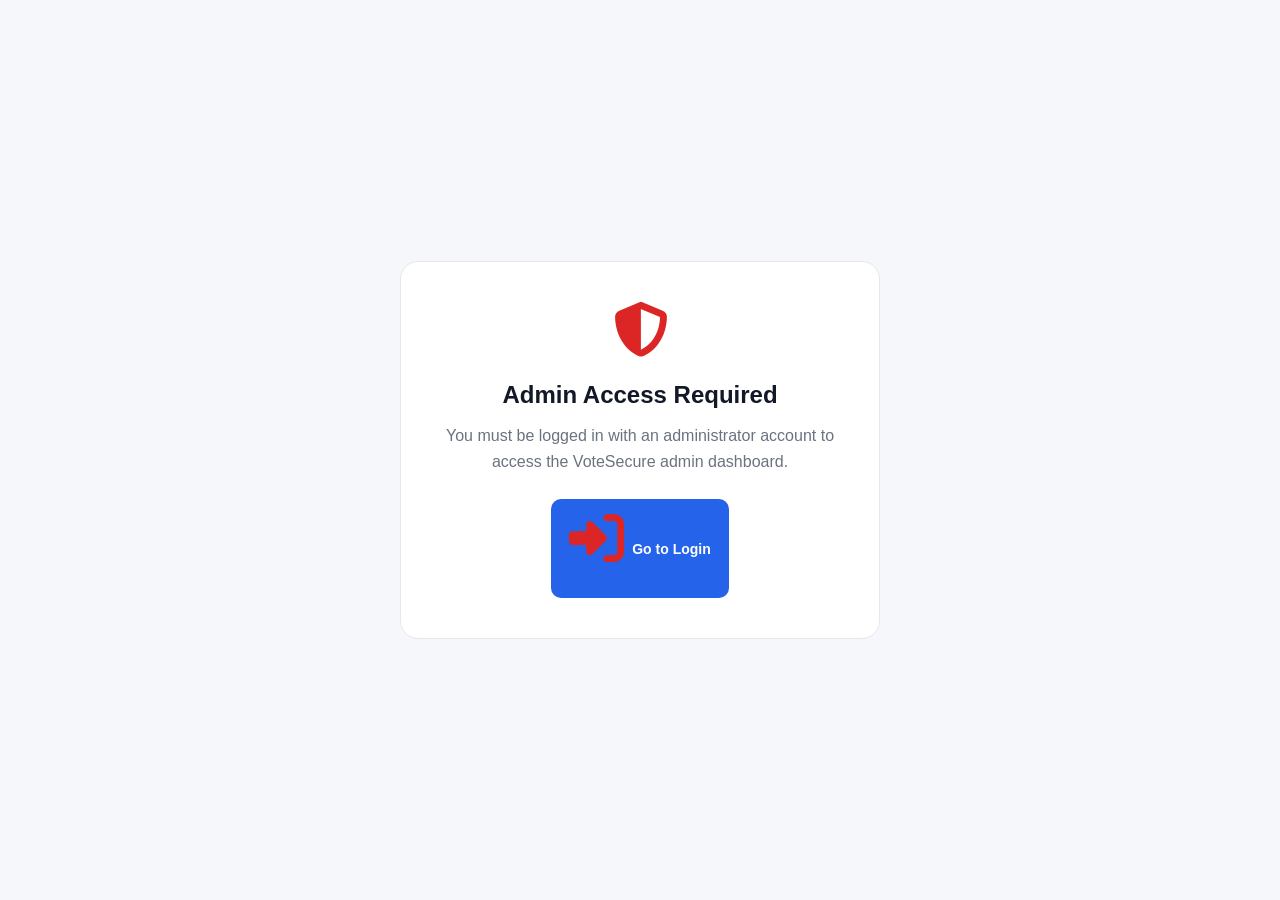
==== commit 05ec0ba1: "changein admin and login html" ====
--- a/admin.html
+++ b/admin.html
@@ -8,7 +8,7 @@
         content="width=device-width, initial-scale=1.0"
     >
 
-    <title>VoteSecure — Admin Dashboard</title>
+    <title>VoteSecure - Admin Dashboard</title>
 
     <!-- Font Awesome -->
     <link
@@ -16,7 +16,7 @@
         href="https://cdnjs.cloudflare.com/ajax/libs/font-awesome/6.5.2/css/all.min.css"
     >
 
-    <!-- Main CSS -->
+    <!-- Existing stylesheet -->
     <link rel="stylesheet" href="css/style.css">
 
     <style>
@@ -30,293 +30,155 @@
             background: #f5f7fb;
         }
 
-        .admin-sidebar {
-            position: fixed;
-            left: 0;
-            top: 0;
-            width: 260px;
-            height: 100vh;
-            background: #111827;
-            color: #ffffff;
-            padding: 24px 16px;
-            z-index: 1000;
+        .admin-container {
+            max-width: 1400px;
+            margin: 0 auto;
+            padding: 30px;
+        }
+
+        .admin-header {
             display: flex;
-            flex-direction: column;
-        }
-
-        .admin-logo {
+            justify-content: space-between;
+            align-items: center;
+            gap: 20px;
+            margin-bottom: 30px;
+        }
+
+        .admin-title h1 {
+            margin: 0;
+            font-size: 30px;
+            color: #111827;
+        }
+
+        .admin-title p {
+            margin: 8px 0 0;
+            color: #6b7280;
+        }
+
+        .admin-actions {
+            display: flex;
+            gap: 12px;
+            flex-wrap: wrap;
+        }
+
+        .admin-btn {
+            border: none;
+            border-radius: 10px;
+            padding: 12px 18px;
+            font-size: 14px;
+            font-weight: 600;
+            cursor: pointer;
+            display: inline-flex;
+            align-items: center;
+            gap: 8px;
+            transition: 0.2s ease;
+        }
+
+        .admin-btn:hover {
+            transform: translateY(-1px);
+        }
+
+        .admin-btn.primary {
+            background: #2563eb;
+            color: white;
+        }
+
+        .admin-btn.secondary {
+            background: white;
+            color: #374151;
+            border: 1px solid #e5e7eb;
+        }
+
+        .admin-btn.danger {
+            background: #dc2626;
+            color: white;
+        }
+
+        .admin-btn.success {
+            background: #16a34a;
+            color: white;
+        }
+
+        /* Stats */
+
+        .admin-stats {
+            display: grid;
+            grid-template-columns:
+                repeat(4, minmax(0, 1fr));
+
+            gap: 20px;
+            margin-bottom: 30px;
+        }
+
+        .admin-stat {
+            background: white;
+            border-radius: 16px;
+            padding: 22px;
+            border: 1px solid #e5e7eb;
             display: flex;
             align-items: center;
-            gap: 12px;
-            padding: 0 12px 28px;
-            border-bottom: 1px solid rgba(255,255,255,0.08);
-        }
-
-        .admin-logo-icon {
-            width: 42px;
-            height: 42px;
+            gap: 16px;
+        }
+
+        .admin-stat-icon {
+            width: 50px;
+            height: 50px;
             border-radius: 12px;
-            background: #2563eb;
-            display: flex;
-            align-items: center;
-            justify-content: center;
-            font-size: 20px;
-        }
-
-        .admin-logo h2 {
-            margin: 0;
-            font-size: 19px;
-        }
-
-        .admin-logo span {
-            display: block;
-            color: #9ca3af;
-            font-size: 11px;
-            margin-top: 2px;
-        }
-
-        .admin-nav {
-            margin-top: 25px;
-            flex: 1;
-        }
-
-        .admin-nav-title {
-            color: #6b7280;
-            font-size: 11px;
-            text-transform: uppercase;
-            letter-spacing: 1px;
-            padding: 0 12px;
-            margin-bottom: 10px;
-        }
-
-        .admin-nav a {
-            display: flex;
-            align-items: center;
-            gap: 13px;
-            color: #9ca3af;
-            text-decoration: none;
-            padding: 13px 12px;
-            border-radius: 10px;
-            margin-bottom: 5px;
-            transition: 0.2s ease;
-            font-size: 14px;
-        }
-
-        .admin-nav a:hover,
-        .admin-nav a.active {
-            background: #1f2937;
-            color: #ffffff;
-        }
-
-        .admin-nav a.active {
-            border-left: 3px solid #3b82f6;
-        }
-
-        .admin-nav i {
-            width: 20px;
-            text-align: center;
-        }
-
-        .admin-user {
-            border-top: 1px solid rgba(255,255,255,0.08);
-            padding-top: 18px;
-        }
-
-        .admin-user-box {
-            display: flex;
-            align-items: center;
-            gap: 10px;
-        }
-
-        .admin-avatar {
-            width: 38px;
-            height: 38px;
-            border-radius: 50%;
-            object-fit: cover;
-        }
-
-        .admin-user-name {
-            font-size: 13px;
-            font-weight: 600;
-        }
-
-        .admin-user-role {
-            font-size: 11px;
-            color: #9ca3af;
-        }
-
-        .admin-main {
-            margin-left: 260px;
-            min-height: 100vh;
-        }
-
-        .admin-topbar {
-            height: 76px;
-            background: #ffffff;
-            border-bottom: 1px solid #e5e7eb;
-            display: flex;
-            align-items: center;
-            justify-content: space-between;
-            padding: 0 32px;
-        }
-
-        .admin-heading h1 {
-            margin: 0;
-            font-size: 24px;
-            color: #111827;
-        }
-
-        .admin-heading p {
-            margin: 5px 0 0;
-            color: #6b7280;
-            font-size: 13px;
-        }
-
-        .admin-top-actions {
-            display: flex;
-            align-items: center;
-            gap: 12px;
-        }
-
-        .admin-icon-btn {
-            width: 40px;
-            height: 40px;
-            border: 1px solid #e5e7eb;
-            background: #ffffff;
-            border-radius: 10px;
-            cursor: pointer;
-            color: #4b5563;
-        }
-
-        .admin-icon-btn:hover {
-            background: #f9fafb;
-        }
-
-        .admin-content {
-            padding: 30px 32px;
-        }
-
-        /* =====================================================
-           STAT CARDS
-        ===================================================== */
-
-        .admin-stats {
-            display: grid;
-            grid-template-columns: repeat(4, 1fr);
-            gap: 18px;
-            margin-bottom: 28px;
-        }
-
-        .admin-stat-card {
-            background: #ffffff;
-            border: 1px solid #e5e7eb;
-            border-radius: 15px;
-            padding: 20px;
-            display: flex;
-            align-items: center;
-            justify-content: space-between;
-            box-shadow: 0 3px 12px rgba(15,23,42,0.03);
-        }
-
-        .admin-stat-info span {
-            color: #6b7280;
-            font-size: 12px;
-        }
-
-        .admin-stat-info h2 {
-            margin: 7px 0 0;
-            font-size: 25px;
-            color: #111827;
-        }
-
-        .admin-stat-icon {
-            width: 48px;
-            height: 48px;
-            border-radius: 13px;
             display: flex;
             align-items: center;
             justify-content: center;
             background: #eff6ff;
             color: #2563eb;
-        }
-
-        /* =====================================================
-           CONTENT CARDS
-        ===================================================== */
+            font-size: 20px;
+        }
+
+        .admin-stat h3 {
+            margin: 0;
+            font-size: 26px;
+            color: #111827;
+        }
+
+        .admin-stat p {
+            margin: 4px 0 0;
+            color: #6b7280;
+            font-size: 13px;
+        }
+
+        /* Cards */
 
         .admin-card {
-            background: #ffffff;
+            background: white;
             border: 1px solid #e5e7eb;
             border-radius: 16px;
-            box-shadow: 0 3px 12px rgba(15,23,42,0.03);
-            margin-bottom: 24px;
+            margin-bottom: 25px;
+            overflow: hidden;
         }
 
         .admin-card-header {
             padding: 20px 22px;
-            border-bottom: 1px solid #eef0f4;
+            border-bottom: 1px solid #e5e7eb;
             display: flex;
+            align-items: center;
             justify-content: space-between;
-            align-items: center;
-        }
-
-        .admin-card-header h3 {
+            gap: 15px;
+        }
+
+        .admin-card-header h2 {
             margin: 0;
+            font-size: 19px;
             color: #111827;
-            font-size: 16px;
         }
 
         .admin-card-header p {
-            margin: 4px 0 0;
+            margin: 5px 0 0;
             color: #6b7280;
-            font-size: 12px;
-        }
-
-        /* =====================================================
-           BUTTONS
-        ===================================================== */
-
-        .admin-btn {
-            border: none;
-            border-radius: 9px;
-            padding: 10px 15px;
             font-size: 13px;
-            cursor: pointer;
-            display: inline-flex;
-            align-items: center;
-            gap: 7px;
-            transition: 0.2s ease;
-        }
-
-        .admin-btn-primary {
-            background: #2563eb;
-            color: #ffffff;
-        }
-
-        .admin-btn-primary:hover {
-            background: #1d4ed8;
-        }
-
-        .admin-btn-secondary {
-            background: #f3f4f6;
-            color: #374151;
-        }
-
-        .admin-btn-danger {
-            background: #fee2e2;
-            color: #dc2626;
-        }
-
-        .admin-btn-small {
-            padding: 7px 10px;
-            font-size: 12px;
-        }
-
-        /* =====================================================
-           ELECTION TABLE
-        ===================================================== */
-
-        .admin-table-wrapper {
+        }
+
+        /* Table */
+
+        .table-wrapper {
+            width: 100%;
             overflow-x: auto;
         }
 
@@ -327,49 +189,53 @@
 
         .admin-table th {
             text-align: left;
-            padding: 13px 20px;
-            color: #6b7280;
-            font-size: 11px;
-            text-transform: uppercase;
-            letter-spacing: .5px;
+            padding: 15px 20px;
             background: #f9fafb;
-            border-bottom: 1px solid #e5e7eb;
-        }
-
-        .admin-table td {
-            padding: 16px 20px;
-            border-bottom: 1px solid #f0f1f4;
-            color: #374151;
-            font-size: 13px;
-        }
-
-        .admin-table tr:last-child td {
-            border-bottom: none;
-        }
-
-        .election-name {
-            font-weight: 600;
-            color: #111827;
-        }
-
-        .election-date {
             color: #6b7280;
             font-size: 12px;
+            text-transform: uppercase;
+            letter-spacing: 0.04em;
+            white-space: nowrap;
+        }
+
+        .admin-table td {
+            padding: 17px 20px;
+            border-top: 1px solid #f0f0f0;
+            color: #374151;
+            font-size: 14px;
+            vertical-align: middle;
+        }
+
+        .admin-table tr:hover td {
+            background: #fafafa;
+        }
+
+        .election-name {
+            font-weight: 700;
+            color: #111827;
+        }
+
+        .election-description {
+            margin-top: 4px;
+            color: #9ca3af;
+            font-size: 12px;
+            max-width: 300px;
         }
 
         .status-badge {
             display: inline-flex;
             align-items: center;
-            gap: 5px;
-            padding: 5px 9px;
-            border-radius: 20px;
-            font-size: 11px;
-            font-weight: 600;
+            gap: 6px;
+            padding: 6px 10px;
+            border-radius: 999px;
+            font-size: 12px;
+            font-weight: 700;
+            text-transform: capitalize;
         }
 
         .status-active {
             background: #dcfce7;
-            color: #15803d;
+            color: #166534;
         }
 
         .status-upcoming {
@@ -377,79 +243,142 @@
             color: #1d4ed8;
         }
 
-        .status-completed {
+        .status-ended {
             background: #f3f4f6;
+            color: #4b5563;
+        }
+
+        .status-inactive {
+            background: #fee2e2;
+            color: #991b1b;
+        }
+
+        .table-actions {
+            display: flex;
+            gap: 7px;
+        }
+
+        .icon-btn {
+            width: 36px;
+            height: 36px;
+            border-radius: 8px;
+            border: 1px solid #e5e7eb;
+            background: white;
+            cursor: pointer;
+            display: flex;
+            align-items: center;
+            justify-content: center;
+            transition: 0.2s;
+        }
+
+        .icon-btn:hover {
+            background: #f9fafb;
+        }
+
+        .icon-btn.edit {
+            color: #2563eb;
+        }
+
+        .icon-btn.delete {
+            color: #dc2626;
+        }
+
+        /* Empty */
+
+        .empty-state {
+            text-align: center;
+            padding: 60px 20px;
             color: #6b7280;
         }
 
-        .action-buttons {
-            display: flex;
-            gap: 6px;
-        }
-
-        /* =====================================================
-           MODAL
-        ===================================================== */
-
-        .admin-modal {
+        .empty-state i {
+            font-size: 42px;
+            margin-bottom: 15px;
+            color: #9ca3af;
+        }
+
+        .empty-state h3 {
+            margin: 0 0 7px;
+            color: #374151;
+        }
+
+        /* Loading */
+
+        .loading-state {
+            padding: 50px;
+            text-align: center;
+            color: #6b7280;
+        }
+
+        .loading-state i {
+            margin-right: 8px;
+        }
+
+        /* Modal */
+
+        .modal {
             position: fixed;
             inset: 0;
             background: rgba(15, 23, 42, 0.55);
             display: none;
             align-items: center;
             justify-content: center;
-            z-index: 5000;
             padding: 20px;
-        }
-
-        .admin-modal.show {
+            z-index: 9999;
+        }
+
+        .modal.show {
             display: flex;
         }
 
-        .admin-modal-box {
-            background: #ffffff;
-            width: 100%;
-            max-width: 550px;
+        .modal-content {
+            width: min(650px, 100%);
+            max-height: 90vh;
+            overflow-y: auto;
+            background: white;
             border-radius: 18px;
-            box-shadow: 0 20px 60px rgba(0,0,0,.2);
-            overflow: hidden;
-        }
-
-        .admin-modal-header {
+            box-shadow:
+                0 25px 60px rgba(0, 0, 0, 0.2);
+        }
+
+        .modal-header {
+            padding: 20px 24px;
+            border-bottom: 1px solid #e5e7eb;
             display: flex;
+            align-items: center;
             justify-content: space-between;
-            align-items: center;
-            padding: 20px 22px;
-            border-bottom: 1px solid #e5e7eb;
-        }
-
-        .admin-modal-header h3 {
+        }
+
+        .modal-header h2 {
             margin: 0;
-            font-size: 17px;
-        }
-
-        .close-modal {
+            color: #111827;
+            font-size: 20px;
+        }
+
+        .modal-close {
+            width: 35px;
+            height: 35px;
             border: none;
-            background: transparent;
-            font-size: 20px;
+            background: #f3f4f6;
+            border-radius: 8px;
             cursor: pointer;
-            color: #6b7280;
-        }
-
-        .admin-modal-body {
-            padding: 22px;
+            font-size: 16px;
+        }
+
+        .modal-body {
+            padding: 24px;
         }
 
         .form-group {
-            margin-bottom: 16px;
+            margin-bottom: 18px;
         }
 
         .form-group label {
             display: block;
-            margin-bottom: 6px;
-            font-size: 12px;
+            margin-bottom: 7px;
+            color: #374151;
             font-weight: 600;
-            color: #374151;
+            font-size: 14px;
         }
 
         .form-group input,
@@ -459,14 +388,14 @@
             box-sizing: border-box;
             border: 1px solid #d1d5db;
             border-radius: 9px;
-            padding: 11px 12px;
-            font-size: 13px;
+            padding: 11px 13px;
+            font-size: 14px;
             outline: none;
-            font-family: inherit;
+            background: white;
         }
 
         .form-group textarea {
-            min-height: 90px;
+            min-height: 100px;
             resize: vertical;
         }
 
@@ -474,72 +403,123 @@
         .form-group textarea:focus,
         .form-group select:focus {
             border-color: #2563eb;
-        }
-
-        .admin-modal-footer {
+            box-shadow:
+                0 0 0 3px rgba(37, 99, 235, 0.1);
+        }
+
+        .form-row {
+            display: grid;
+            grid-template-columns: 1fr 1fr;
+            gap: 15px;
+        }
+
+        .modal-footer {
+            padding: 18px 24px;
+            border-top: 1px solid #e5e7eb;
             display: flex;
             justify-content: flex-end;
             gap: 10px;
-            padding: 16px 22px;
-            border-top: 1px solid #e5e7eb;
-        }
-
-        /* =====================================================
-           RESPONSIVE
-        ===================================================== */
-
-        @media (max-width: 1100px) {
+        }
+
+        /* Notification */
+
+        .admin-notification {
+            position: fixed;
+            right: 25px;
+            bottom: 25px;
+            min-width: 280px;
+            max-width: 420px;
+            padding: 15px 18px;
+            background: #111827;
+            color: white;
+            border-radius: 10px;
+            box-shadow: 0 15px 35px rgba(0,0,0,.2);
+            z-index: 20000;
+            display: flex;
+            align-items: center;
+            gap: 10px;
+        }
+
+        .admin-notification.success {
+            background: #166534;
+        }
+
+        .admin-notification.error {
+            background: #991b1b;
+        }
+
+        .admin-notification.warning {
+            background: #92400e;
+        }
+
+        /* Unauthorized */
+
+        .unauthorized {
+            min-height: 100vh;
+            display: none;
+            align-items: center;
+            justify-content: center;
+            padding: 30px;
+            background: #f5f7fb;
+        }
+
+        .unauthorized-card {
+            max-width: 480px;
+            background: white;
+            border: 1px solid #e5e7eb;
+            border-radius: 18px;
+            padding: 40px;
+            text-align: center;
+        }
+
+        .unauthorized-card i {
+            font-size: 55px;
+            color: #dc2626;
+            margin-bottom: 20px;
+        }
+
+        .unauthorized-card h2 {
+            margin: 0 0 10px;
+            color: #111827;
+        }
+
+        .unauthorized-card p {
+            color: #6b7280;
+            line-height: 1.6;
+            margin-bottom: 25px;
+        }
+
+        @media (max-width: 900px) {
 
             .admin-stats {
-                grid-template-columns: repeat(2, 1fr);
-            }
-        }
-
-        @media (max-width: 768px) {
-
-            .admin-sidebar {
-                width: 72px;
-                padding: 20px 8px;
-            }
-
-            .admin-logo h2,
-            .admin-logo span,
-            .admin-nav-title,
-            .admin-nav a span,
-            .admin-user-name,
-            .admin-user-role {
-                display: none;
-            }
-
-            .admin-logo {
-                justify-content: center;
-                padding-left: 0;
-                padding-right: 0;
-            }
-
-            .admin-nav a {
-                justify-content: center;
-            }
-
-            .admin-user-box {
-                justify-content: center;
-            }
-
-            .admin-main {
-                margin-left: 72px;
-            }
-
-            .admin-topbar {
-                padding: 0 18px;
-            }
-
-            .admin-content {
-                padding: 20px 15px;
+                grid-template-columns:
+                    repeat(2, minmax(0, 1fr));
+            }
+
+            .admin-header {
+                flex-direction: column;
+                align-items: flex-start;
+            }
+        }
+
+        @media (max-width: 600px) {
+
+            .admin-container {
+                padding: 18px;
             }
 
             .admin-stats {
                 grid-template-columns: 1fr;
             }
+
+            .form-row {
+                grid-template-columns: 1fr;
+            }
+
+            .admin-card-header {
+                align-items: flex-start;
+                flex-direction: column;
+            }
         }
 
     </style>
@@ -547,193 +527,147 @@
 
 <body>
 
-<div class="admin-page">
-
     <!-- =====================================================
-         SIDEBAR
+         UNAUTHORIZED SCREEN
     ====================================================== -->
 
-    <aside class="admin-sidebar">
-
-        <div class="admin-logo">
-
-            <div class="admin-logo-icon">
-                <i class="fa-solid fa-check-to-slot"></i>
+    <div id="unauthorizedScreen" class="unauthorized">
+
+        <div class="unauthorized-card">
+
+            <i class="fa-solid fa-shield-halved"></i>
+
+            <h2>Admin Access Required</h2>
+
+            <p>
+                You must be logged in with an administrator
+                account to access the VoteSecure admin dashboard.
+            </p>
+
+            <button
+                class="admin-btn primary"
+                type="button"
+                onclick="goToLogin()"
+            >
+                <i class="fa-solid fa-right-to-bracket"></i>
+                Go to Login
+            </button>
+
+        </div>
+
+    </div>
+
+
+    <!-- =====================================================
+         ADMIN PAGE
+    ====================================================== -->
+
+    <div
+        id="adminPage"
+        class="admin-page"
+        style="display:none;"
+    >
+
+        <div class="admin-container">
+
+            <!-- Header -->
+
+            <div class="admin-header">
+
+                <div class="admin-title">
+
+                    <h1>
+                        <i class="fa-solid fa-shield-halved"></i>
+                        Admin Dashboard
+                    </h1>
+
+                    <p>
+                        Manage elections, candidates and
+                        voting activity.
+                    </p>
+
+                </div>
+
+                <div class="admin-actions">
+
+                    <button
+                        class="admin-btn secondary"
+                        type="button"
+                        onclick="refreshAdminData()"
+                    >
+                        <i class="fa-solid fa-rotate"></i>
+                        Refresh
+                    </button>
+
+                    <button
+                        class="admin-btn secondary"
+                        type="button"
+                        onclick="logoutAdmin()"
+                    >
+                        <i class="fa-solid fa-right-from-bracket"></i>
+                        Logout
+                    </button>
+
+                </div>
+
             </div>
 
-            <div>
-                <h2>VoteSecure</h2>
-                <span>Administration</span>
-            </div>
-
-        </div>
-
-
-        <nav class="admin-nav">
-
-            <div class="admin-nav-title">
-                Admin Panel
-            </div>
-
-            <a href="admin.html" class="active">
-                <i class="fa-solid fa-chart-pie"></i>
-                <span>Dashboard</span>
-            </a>
-
-            <a href="#elections">
-                <i class="fa-solid fa-landmark"></i>
-                <span>Elections</span>
-            </a>
-
-            <a href="#candidates">
-                <i class="fa-solid fa-users"></i>
-                <span>Candidates</span>
-            </a>
-
-            <a href="#results">
-                <i class="fa-solid fa-chart-column"></i>
-                <span>Results</span>
-            </a>
-
-        </nav>
-
-
-        <div class="admin-user">
-
-            <div class="admin-user-box">
-
-                <img
-                    class="admin-avatar"
-                    src="https://i.pravatar.cc/100?img=12"
-                    alt="Admin"
-                >
-
-                <div>
-                    <div
-                        class="admin-user-name"
-                        id="adminName"
-                    >
-                        Administrator
+
+            <!-- Stats -->
+
+            <div class="admin-stats">
+
+                <div class="admin-stat">
+
+                    <div class="admin-stat-icon">
+                        <i class="fa-solid fa-calendar-days"></i>
                     </div>
 
-                    <div class="admin-user-role">
-                        System Admin
+                    <div>
+                        <h3 id="totalElections">0</h3>
+                        <p>Total Elections</p>
                     </div>
+
                 </div>
 
-            </div>
-
-        </div>
-
-    </aside>
-
-
-    <!-- =====================================================
-         MAIN
-    ====================================================== -->
-
-    <main class="admin-main">
-
-        <!-- TOPBAR -->
-
-        <header class="admin-topbar">
-
-            <div class="admin-heading">
-
-                <h1>Admin Dashboard</h1>
-
-                <p>
-                    Manage elections, candidates and voting activity.
-                </p>
-
-            </div>
-
-
-            <div class="admin-top-actions">
-
-                <button
-                    class="admin-icon-btn"
-                    title="Refresh"
-                    onclick="loadAdminDashboard()"
-                >
-                    <i class="fa-solid fa-rotate"></i>
-                </button>
-
-                <button
-                    class="admin-icon-btn"
-                    title="Logout"
-                    onclick="adminLogout()"
-                >
-                    <i class="fa-solid fa-right-from-bracket"></i>
-                </button>
-
-            </div>
-
-        </header>
-
-
-        <!-- CONTENT -->
-
-        <section class="admin-content">
-
-
-            <!-- =================================================
-                 STATISTICS
-            ================================================== -->
-
-            <div class="admin-stats">
-
-                <div class="admin-stat-card">
-
-                    <div class="admin-stat-info">
-                        <span>Total Elections</span>
-                        <h2 id="totalElections">0</h2>
+
+                <div class="admin-stat">
+
+                    <div class="admin-stat-icon">
+                        <i class="fa-solid fa-circle-play"></i>
                     </div>
 
-                    <div class="admin-stat-icon">
-                        <i class="fa-solid fa-landmark"></i>
+                    <div>
+                        <h3 id="activeElections">0</h3>
+                        <p>Active Elections</p>
                     </div>
 
                 </div>
 
 
-                <div class="admin-stat-card">
-
-                    <div class="admin-stat-info">
-                        <span>Active Elections</span>
-                        <h2 id="activeElections">0</h2>
-                    </div>
-
-                    <div class="admin-stat-icon">
-                        <i class="fa-solid fa-bolt"></i>
-                    </div>
-
-                </div>
-
-
-                <div class="admin-stat-card">
-
-                    <div class="admin-stat-info">
-                        <span>Total Voters</span>
-                        <h2 id="totalVoters">0</h2>
-                    </div>
+                <div class="admin-stat">
 
                     <div class="admin-stat-icon">
                         <i class="fa-solid fa-users"></i>
                     </div>
 
+                    <div>
+                        <h3 id="totalVoters">0</h3>
+                        <p>Total Voters</p>
+                    </div>
+
                 </div>
 
 
-                <div class="admin-stat-card">
-
-                    <div class="admin-stat-info">
-                        <span>Total Votes</span>
-                        <h2 id="totalVotes">0</h2>
+                <div class="admin-stat">
+
+                    <div class="admin-stat-icon">
+                        <i class="fa-solid fa-check-to-slot"></i>
                     </div>
 
-                    <div class="admin-stat-icon">
-                        <i class="fa-solid fa-check-double"></i>
+                    <div>
+                        <h3 id="totalVotes">0</h3>
+                        <p>Total Votes</p>
                     </div>
 
                 </div>
@@ -741,27 +675,27 @@
             </div>
 
 
-            <!-- =================================================
-                 ELECTION MANAGEMENT
-            ================================================== -->
-
-            <div
-                class="admin-card"
-                id="elections"
-            >
+            <!-- Elections -->
+
+            <div class="admin-card">
 
                 <div class="admin-card-header">
 
                     <div>
-                        <h3>Election Management</h3>
+
+                        <h2>
+                            Elections
+                        </h2>
 
                         <p>
-                            Create and manage voting elections.
+                            Create, edit and delete elections.
                         </p>
+
                     </div>
 
                     <button
-                        class="admin-btn admin-btn-primary"
+                        class="admin-btn primary"
+                        type="button"
                         onclick="openElectionModal()"
                     >
                         <i class="fa-solid fa-plus"></i>
@@ -771,7 +705,7 @@
                 </div>
 
 
-                <div class="admin-table-wrapper">
+                <div class="table-wrapper">
 
                     <table class="admin-table">
 
@@ -779,22 +713,50 @@
 
                             <tr>
 
-                                <th>Election</th>
-                                <th>Start Date</th>
-                                <th>End Date</th>
-                                <th>Status</th>
-                                <th>Actions</th>
+                                <th>
+                                    Election
+                                </th>
+
+                                <th>
+                                    Start
+                                </th>
+
+                                <th>
+                                    End
+                                </th>
+
+                                <th>
+                                    Status
+                                </th>
+
+                                <th>
+                                    Candidates
+                                </th>
+
+                                <th>
+                                    Actions
+                                </th>
 
                             </tr>
 
                         </thead>
 
-                        <tbody id="electionTableBody">
+                        <tbody id="electionsTableBody">
 
                             <tr>
 
-                                <td colspan="5">
-                                    Loading elections...
+                                <td colspan="6">
+
+                                    <div class="loading-state">
+
+                                        <i
+                                            class="fa-solid fa-spinner fa-spin"
+                                        ></i>
+
+                                        Loading elections...
+
+                                    </div>
+
                                 </td>
 
                             </tr>
@@ -808,177 +770,103 @@
             </div>
 
 
-            <!-- =================================================
-                 CANDIDATES
-            ================================================== -->
-
-            <div
-                class="admin-card"
-                id="candidates"
+            <!-- Candidate Management -->
+
+            <div class="admin-card">
+
+                <div class="admin-card-header">
+
+                    <div>
+
+                        <h2>
+                            Candidate Management
+                        </h2>
+
+                        <p>
+                            Select an election above to manage
+                            its candidates.
+                        </p>
+
+                    </div>
+
+                </div>
+
+                <div
+                    id="candidateManagement"
+                    class="empty-state"
+                >
+
+                    <i class="fa-solid fa-users"></i>
+
+                    <h3>
+                        Select an election
+                    </h3>
+
+                    <p>
+                        Candidate management will appear
+                        here after selecting an election.
+                    </p>
+
+                </div>
+
+            </div>
+
+        </div>
+
+    </div>
+
+
+    <!-- =====================================================
+         ELECTION MODAL
+    ====================================================== -->
+
+    <div
+        id="electionModal"
+        class="modal"
+    >
+
+        <div class="modal-content">
+
+            <div class="modal-header">
+
+                <h2 id="modalTitle">
+                    Create Election
+                </h2>
+
+                <button
+                    class="modal-close"
+                    type="button"
+                    onclick="closeElectionModal()"
+                >
+                    <i class="fa-solid fa-xmark"></i>
+                </button>
+
+            </div>
+
+
+            <form
+                id="electionForm"
+                onsubmit="saveElection(event)"
             >
 
-                <div class="admin-card-header">
-
-                    <div>
-
-                        <h3>Candidate Management</h3>
-
-                        <p>
-                            Add and manage candidates for elections.
-                        </p>
-
-                    </div>
-
-                </div>
-
-                <div style="padding:22px;">
-
-                    <p style="
-                        margin:0;
-                        color:#6b7280;
-                        font-size:13px;
-                    ">
-                        Select an election from the election
-                        management section to manage its candidates.
-                    </p>
-
-                </div>
-
-            </div>
-
-
-            <!-- =================================================
-                 RESULTS
-            ================================================== -->
-
-            <div
-                class="admin-card"
-                id="results"
-            >
-
-                <div class="admin-card-header">
-
-                    <div>
-
-                        <h3>Election Results</h3>
-
-                        <p>
-                            Monitor voting activity and results.
-                        </p>
-
-                    </div>
-
-                </div>
-
-                <div style="padding:22px;">
-
-                    <p style="
-                        margin:0;
-                        color:#6b7280;
-                        font-size:13px;
-                    ">
-                        Results management will be connected in
-                        the next step.
-                    </p>
-
-                </div>
-
-            </div>
-
-        </section>
-
-    </main>
-
-</div>
-
-
-<!-- =========================================================
-     CREATE / EDIT ELECTION MODAL
-========================================================= -->
-
-<div
-    class="admin-modal"
-    id="electionModal"
->
-
-    <div class="admin-modal-box">
-
-        <div class="admin-modal-header">
-
-            <h3 id="electionModalTitle">
-                Create Election
-            </h3>
-
-            <button
-                class="close-modal"
-                onclick="closeElectionModal()"
-            >
-                <i class="fa-solid fa-xmark"></i>
-            </button>
-
-        </div>
-
-
-        <form
-            id="electionForm"
-            onsubmit="saveElection(event)"
-        >
-
-            <div class="admin-modal-body">
-
-                <input
-                    type="hidden"
-                    id="editElectionId"
-                >
-
-
-                <div class="form-group">
-
-                    <label for="electionTitle">
-                        Election Title
-                    </label>
+                <div class="modal-body">
 
                     <input
-                        type="text"
-                        id="electionTitle"
-                        placeholder="Student Council Election 2026"
-                        required
+                        type="hidden"
+                        id="electionId"
                     >
 
-                </div>
-
-
-                <div class="form-group">
-
-                    <label for="electionDescription">
-                        Description
-                    </label>
-
-                    <textarea
-                        id="electionDescription"
-                        placeholder="Enter election description..."
-                    ></textarea>
-
-                </div>
-
-
-                <div
-                    style="
-                        display:grid;
-                        grid-template-columns:1fr 1fr;
-                        gap:12px;
-                    "
-                >
 
                     <div class="form-group">
 
-                        <label for="electionStart">
-                            Start Date
+                        <label for="electionTitle">
+                            Election Title
                         </label>
 
                         <input
-                            type="datetime-local"
-                            id="electionStart"
+                            type="text"
+                            id="electionTitle"
+                            placeholder="Student Council Election 2026"
                             required
                         >
 
@@ -987,847 +875,1418 @@
 
                     <div class="form-group">
 
-                        <label for="electionEnd">
-                            End Date
+                        <label for="electionDescription">
+                            Description
                         </label>
 
-                        <input
-                            type="datetime-local"
-                            id="electionEnd"
-                            required
-                        >
+                        <textarea
+                            id="electionDescription"
+                            placeholder="Enter election description..."
+                        ></textarea>
 
                     </div>
 
+
+                    <div class="form-row">
+
+                        <div class="form-group">
+
+                            <label for="startDate">
+                                Start Date
+                            </label>
+
+                            <input
+                                type="datetime-local"
+                                id="startDate"
+                                required
+                            >
+
+                        </div>
+
+
+                        <div class="form-group">
+
+                            <label for="endDate">
+                                End Date
+                            </label>
+
+                            <input
+                                type="datetime-local"
+                                id="endDate"
+                                required
+                            >
+
+                        </div>
+
+                    </div>
+
+
+                    <div class="form-group">
+
+                        <label for="electionStatus">
+                            Status
+                        </label>
+
+                        <select id="electionStatus">
+
+                            <option value="upcoming">
+                                Upcoming
+                            </option>
+
+                            <option value="active">
+                                Active
+                            </option>
+
+                            <option value="ended">
+                                Ended
+                            </option>
+
+                            <option value="inactive">
+                                Inactive
+                            </option>
+
+                        </select>
+
+                    </div>
+
                 </div>
 
 
-                <div class="form-group">
-
-                    <label for="electionStatus">
-                        Status
-                    </label>
-
-                    <select id="electionStatus">
-
-                        <option value="upcoming">
-                            Upcoming
-                        </option>
-
-                        <option value="active">
-                            Active
-                        </option>
-
-                        <option value="completed">
-                            Completed
-                        </option>
-
-                    </select>
+                <div class="modal-footer">
+
+                    <button
+                        type="button"
+                        class="admin-btn secondary"
+                        onclick="closeElectionModal()"
+                    >
+                        Cancel
+                    </button>
+
+                    <button
+                        type="submit"
+                        class="admin-btn primary"
+                        id="saveElectionButton"
+                    >
+                        <i class="fa-solid fa-floppy-disk"></i>
+                        Save Election
+                    </button>
 
                 </div>
 
-            </div>
-
-
-            <div class="admin-modal-footer">
-
-                <button
-                    type="button"
-                    class="admin-btn admin-btn-secondary"
-                    onclick="closeElectionModal()"
-                >
-                    Cancel
-                </button>
-
-                <button
-                    type="submit"
-                    class="admin-btn admin-btn-primary"
-                >
-                    <i class="fa-solid fa-floppy-disk"></i>
-                    Save Election
-                </button>
-
-            </div>
-
-        </form>
+            </form>
+
+        </div>
 
     </div>
 
-</div>
-
-
-<script>
-
-    const ADMIN_API_URL = "http://127.0.0.1:5000";
-
-    let adminElections = [];
-
-    /* =====================================================
-       GET TOKEN
-    ===================================================== */
-
-    function getAdminToken() {
-
-        return localStorage.getItem("accessToken");
-
-    }
-
-
-    /* =====================================================
-       LOAD ADMIN DASHBOARD
-    ===================================================== */
-
-    async function loadAdminDashboard() {
-
-        const token = getAdminToken();
-
-        if (!token) {
-
-            alert("Please login as administrator.");
-
-            window.location.href = "login.html";
-
-            return;
-
-        }
-
-        try {
-
-            const response = await fetch(
-                `${ADMIN_API_URL}/api/admin/dashboard`,
-                {
-                    headers: {
-                        "Authorization": `Bearer ${token}`
-                    }
+
+    <script>
+
+        /* =====================================================
+           CONFIG
+        ===================================================== */
+
+        const API_URL =
+            "http://127.0.0.1:5000";
+
+
+        /* =====================================================
+           AUTH HELPERS
+        ===================================================== */
+
+        function getToken() {
+
+            return localStorage.getItem(
+                "accessToken"
+            );
+
+        }
+
+
+        function getAuthHeaders() {
+
+            const token = getToken();
+
+            return {
+                "Content-Type": "application/json",
+                "Authorization": `Bearer ${token}`
+            };
+
+        }
+
+
+        /* =====================================================
+           INITIALIZATION
+        ===================================================== */
+
+        document.addEventListener(
+            "DOMContentLoaded",
+            initializeAdmin
+        );
+
+
+        async function initializeAdmin() {
+
+            const token = getToken();
+
+            if (!token) {
+
+                showUnauthorized();
+
+                return;
+
+            }
+
+
+            /*
+             * Ask backend who is currently logged in.
+             * Do NOT trust localStorage.isAdmin alone.
+             */
+            try {
+
+                const response =
+                    await fetch(
+                        `${API_URL}/api/auth/me`,
+                        {
+                            headers: {
+                                "Authorization":
+                                    `Bearer ${token}`
+                            }
+                        }
+                    );
+
+                const data =
+                    await response.json();
+
+                console.log(
+                    "ADMIN CURRENT USER:",
+                    data
+                );
+
+
+                if (
+                    !response.ok ||
+                    !data.success ||
+                    !data.user ||
+                    data.user.is_admin !== true
+                ) {
+
+                    showUnauthorized();
+
+                    return;
+
                 }
-            );
-
-            const data = await response.json();
-
-            console.log("ADMIN DASHBOARD:", data);
-
-            if (!response.ok) {
-
-                throw new Error(
-                    data.message ||
-                    data.msg ||
-                    "Unable to load dashboard"
-                );
-
-            }
-
-            document.getElementById("totalElections").textContent =
-                data.stats.total_elections;
-
-            document.getElementById("activeElections").textContent =
-                data.stats.active_elections;
-
-            document.getElementById("totalVoters").textContent =
-                data.stats.total_voters;
-
-            document.getElementById("totalVotes").textContent =
-                data.stats.total_votes;
-
-
-            await loadAdminElections();
-
-        } catch (error) {
-
-            console.error(
-                "ADMIN DASHBOARD ERROR:",
-                error
-            );
-
-            alert(error.message);
-
-        }
-
-    }
-
-
-    /* =====================================================
-       LOAD ELECTIONS
-    ===================================================== */
-
-    async function loadAdminElections() {
-
-        const token = getAdminToken();
-
-        try {
-
-            const response = await fetch(
-                `${ADMIN_API_URL}/api/admin/elections`,
-                {
-                    headers: {
-                        "Authorization": `Bearer ${token}`
-                    }
+
+
+                /*
+                 * Backend confirmed admin.
+                 */
+                localStorage.setItem(
+                    "isAdmin",
+                    "true"
+                );
+
+
+                document.getElementById(
+                    "adminPage"
+                ).style.display = "block";
+
+
+                await refreshAdminData();
+
+            } catch (error) {
+
+                console.error(
+                    "Admin authentication error:",
+                    error
+                );
+
+                showUnauthorized();
+
+            }
+
+        }
+
+
+        /* =====================================================
+           UNAUTHORIZED
+        ===================================================== */
+
+        function showUnauthorized() {
+
+            document.getElementById(
+                "adminPage"
+            ).style.display = "none";
+
+            document.getElementById(
+                "unauthorizedScreen"
+            ).style.display = "flex";
+
+        }
+
+
+        function goToLogin() {
+
+            window.location.href =
+                "login.html";
+
+        }
+
+
+        /* =====================================================
+           REFRESH
+        ===================================================== */
+
+        async function refreshAdminData() {
+
+            await Promise.all([
+                loadDashboard(),
+                loadElections()
+            ]);
+
+        }
+
+
+        /* =====================================================
+           DASHBOARD
+        ===================================================== */
+
+        async function loadDashboard() {
+
+            try {
+
+                const response =
+                    await fetch(
+                        `${API_URL}/api/admin/dashboard`,
+                        {
+                            headers:
+                                getAuthHeaders()
+                        }
+                    );
+
+                const data =
+                    await response.json();
+
+                console.log(
+                    "ADMIN DASHBOARD:",
+                    data
+                );
+
+
+                if (
+                    response.status === 401 ||
+                    response.status === 403
+                ) {
+
+                    showNotification(
+                        data.message ||
+                        "Admin access required.",
+                        "error"
+                    );
+
+                    return;
+
                 }
-            );
-
-            const data = await response.json();
-
-            console.log(
-                "ADMIN ELECTIONS:",
-                data
-            );
-
-            if (!response.ok) {
-
-                throw new Error(
-                    data.message ||
-                    data.msg ||
-                    "Unable to load elections"
-                );
-
-            }
-
-            adminElections = data.elections || [];
-
-            renderAdminElections();
-
-        } catch (error) {
-
-            console.error(
-                "ELECTION LOAD ERROR:",
-                error
-            );
-
-            document.getElementById(
-                "electionTableBody"
-            ).innerHTML = `
+
+
+                if (
+                    !response.ok ||
+                    !data.success
+                ) {
+
+                    throw new Error(
+                        data.message ||
+                        "Unable to load dashboard."
+                    );
+
+                }
+
+
+                /*
+                 * Support the current backend stats format.
+                 */
+                const stats =
+                    data.stats || {};
+
+
+                document.getElementById(
+                    "totalElections"
+                ).textContent =
+                    stats.total_elections ?? 0;
+
+
+                document.getElementById(
+                    "activeElections"
+                ).textContent =
+                    stats.active_elections ?? 0;
+
+
+                document.getElementById(
+                    "totalVoters"
+                ).textContent =
+                    stats.total_voters ?? 0;
+
+
+                document.getElementById(
+                    "totalVotes"
+                ).textContent =
+                    stats.total_votes ?? 0;
+
+
+            } catch (error) {
+
+                console.error(
+                    "Dashboard error:",
+                    error
+                );
+
+            }
+
+        }
+
+
+        /* =====================================================
+           LOAD ELECTIONS
+        ===================================================== */
+
+        async function loadElections() {
+
+            const tbody =
+                document.getElementById(
+                    "electionsTableBody"
+                );
+
+
+            tbody.innerHTML = `
                 <tr>
-                    <td colspan="5">
-                        ${escapeAdminHTML(error.message)}
+                    <td colspan="6">
+                        <div class="loading-state">
+                            <i class="fa-solid fa-spinner fa-spin"></i>
+                            Loading elections...
+                        </div>
                     </td>
                 </tr>
             `;
 
-        }
-
-    }
-
-
-    /* =====================================================
-       RENDER ELECTIONS
-    ===================================================== */
-
-    function renderAdminElections() {
-
-        const tbody =
+
+            try {
+
+                const response =
+                    await fetch(
+                        `${API_URL}/api/admin/elections`,
+                        {
+                            method: "GET",
+                            headers:
+                                getAuthHeaders()
+                        }
+                    );
+
+
+                const data =
+                    await response.json();
+
+
+                console.log(
+                    "ADMIN ELECTIONS:",
+                    data
+                );
+
+
+                if (
+                    response.status === 401 ||
+                    response.status === 403
+                ) {
+
+                    throw new Error(
+                        data.message ||
+                        "Admin access required."
+                    );
+
+                }
+
+
+                if (
+                    !response.ok ||
+                    !data.success
+                ) {
+
+                    throw new Error(
+                        data.message ||
+                        "Unable to load elections."
+                    );
+
+                }
+
+
+                const elections =
+                    data.elections || [];
+
+
+                if (
+                    elections.length === 0
+                ) {
+
+                    tbody.innerHTML = `
+                        <tr>
+                            <td colspan="6">
+
+                                <div class="empty-state">
+
+                                    <i class="fa-solid fa-calendar-xmark"></i>
+
+                                    <h3>
+                                        No elections found
+                                    </h3>
+
+                                    <p>
+                                        Create your first election.
+                                    </p>
+
+                                </div>
+
+                            </td>
+                        </tr>
+                    `;
+
+                    return;
+
+                }
+
+
+                tbody.innerHTML = "";
+
+
+                elections.forEach(
+                    election => {
+
+                        const row =
+                            document.createElement(
+                                "tr"
+                            );
+
+
+                        const candidateCount =
+                            election.candidates
+                                ? election.candidates.length
+                                : (
+                                    election.candidate_count ??
+                                    0
+                                );
+
+
+                        row.innerHTML = `
+
+                            <td>
+
+                                <div class="election-name">
+                                    ${escapeHTML(
+                                        election.title
+                                    )}
+                                </div>
+
+                                <div class="election-description">
+                                    ${escapeHTML(
+                                        election.description || ""
+                                    )}
+                                </div>
+
+                            </td>
+
+
+                            <td>
+                                ${formatDate(
+                                    election.start_date
+                                )}
+                            </td>
+
+
+                            <td>
+                                ${formatDate(
+                                    election.end_date
+                                )}
+                            </td>
+
+
+                            <td>
+                                ${getStatusBadge(
+                                    election.status
+                                )}
+                            </td>
+
+
+                            <td>
+                                ${candidateCount}
+                            </td>
+
+
+                            <td>
+
+                                <div class="table-actions">
+
+                                    <button
+                                        class="icon-btn edit"
+                                        title="Edit election"
+                                        onclick="editElection(
+                                            ${Number(election.id)}
+                                        )"
+                                    >
+                                        <i class="fa-solid fa-pen"></i>
+                                    </button>
+
+
+                                    <button
+                                        class="icon-btn delete"
+                                        title="Delete election"
+                                        onclick="deleteElection(
+                                            ${Number(election.id)}
+                                        )"
+                                    >
+                                        <i class="fa-solid fa-trash"></i>
+                                    </button>
+
+                                </div>
+
+                            </td>
+
+                        `;
+
+
+                        tbody.appendChild(row);
+
+                    }
+                );
+
+
+            } catch (error) {
+
+                console.error(
+                    "Load elections error:",
+                    error
+                );
+
+
+                tbody.innerHTML = `
+                    <tr>
+                        <td colspan="6">
+
+                            <div class="empty-state">
+
+                                <i class="fa-solid fa-triangle-exclamation"></i>
+
+                                <h3>
+                                    Unable to load elections
+                                </h3>
+
+                                <p>
+                                    ${escapeHTML(
+                                        error.message
+                                    )}
+                                </p>
+
+                            </div>
+
+                        </td>
+                    </tr>
+                `;
+
+            }
+
+        }
+
+
+        /* =====================================================
+           CREATE ELECTION MODAL
+        ===================================================== */
+
+        function openElectionModal() {
+
             document.getElementById(
-                "electionTableBody"
+                "modalTitle"
+            ).textContent =
+                "Create Election";
+
+
+            document.getElementById(
+                "electionForm"
+            ).reset();
+
+
+            document.getElementById(
+                "electionId"
+            ).value = "";
+
+
+            document.getElementById(
+                "electionStatus"
+            ).value = "upcoming";
+
+
+            document.getElementById(
+                "electionModal"
+            ).classList.add("show");
+
+        }
+
+
+        function closeElectionModal() {
+
+            document.getElementById(
+                "electionModal"
+            ).classList.remove("show");
+
+        }
+
+
+        /* =====================================================
+           SAVE ELECTION
+        ===================================================== */
+
+        async function saveElection(event) {
+
+            event.preventDefault();
+
+
+            const token =
+                getToken();
+
+
+            if (!token) {
+
+                showNotification(
+                    "Please login again.",
+                    "error"
+                );
+
+                goToLogin();
+
+                return;
+
+            }
+
+
+            const id =
+                document.getElementById(
+                    "electionId"
+                ).value;
+
+
+            const title =
+                document.getElementById(
+                    "electionTitle"
+                ).value.trim();
+
+
+            const description =
+                document.getElementById(
+                    "electionDescription"
+                ).value.trim();
+
+
+            const startDate =
+                document.getElementById(
+                    "startDate"
+                ).value;
+
+
+            const endDate =
+                document.getElementById(
+                    "endDate"
+                ).value;
+
+
+            const status =
+                document.getElementById(
+                    "electionStatus"
+                ).value;
+
+
+            if (!title) {
+
+                showNotification(
+                    "Election title is required.",
+                    "warning"
+                );
+
+                return;
+
+            }
+
+
+            if (!startDate || !endDate) {
+
+                showNotification(
+                    "Start and end dates are required.",
+                    "warning"
+                );
+
+                return;
+
+            }
+
+
+            if (
+                new Date(startDate) >=
+                new Date(endDate)
+            ) {
+
+                showNotification(
+                    "End date must be after start date.",
+                    "warning"
+                );
+
+                return;
+
+            }
+
+
+            const payload = {
+
+                title: title,
+
+                description: description,
+
+                start_date: startDate,
+
+                end_date: endDate,
+
+                status: status
+
+            };
+
+
+            const button =
+                document.getElementById(
+                    "saveElectionButton"
+                );
+
+
+            button.disabled = true;
+
+            button.innerHTML = `
+                <i class="fa-solid fa-spinner fa-spin"></i>
+                Saving...
+            `;
+
+
+            try {
+
+                const url = id
+                    ? `${API_URL}/api/admin/elections/${id}`
+                    : `${API_URL}/api/admin/elections`;
+
+
+                const method = id
+                    ? "PUT"
+                    : "POST";
+
+
+                console.log(
+                    "Saving election:",
+                    {
+                        method,
+                        url,
+                        payload
+                    }
+                );
+
+
+                const response =
+                    await fetch(
+                        url,
+                        {
+                            method: method,
+
+                            headers:
+                                getAuthHeaders(),
+
+                            body:
+                                JSON.stringify(
+                                    payload
+                                )
+                        }
+                    );
+
+
+                const data =
+                    await response.json();
+
+
+                console.log(
+                    "SAVE ELECTION RESPONSE:",
+                    data
+                );
+
+
+                if (
+                    response.status === 401 ||
+                    response.status === 403
+                ) {
+
+                    throw new Error(
+                        data.message ||
+                        "Admin access required."
+                    );
+
+                }
+
+
+                if (
+                    !response.ok ||
+                    !data.success
+                ) {
+
+                    throw new Error(
+                        data.message ||
+                        "Unable to save election."
+                    );
+
+                }
+
+
+                closeElectionModal();
+
+
+                showNotification(
+                    id
+                        ? "Election updated successfully."
+                        : "Election created successfully.",
+                    "success"
+                );
+
+
+                await refreshAdminData();
+
+
+            } catch (error) {
+
+                console.error(
+                    "Save election error:",
+                    error
+                );
+
+
+                showNotification(
+                    error.message ||
+                    "Unable to save election.",
+                    "error"
+                );
+
+            } finally {
+
+                button.disabled = false;
+
+                button.innerHTML = `
+                    <i class="fa-solid fa-floppy-disk"></i>
+                    Save Election
+                `;
+
+            }
+
+        }
+
+
+        /* =====================================================
+           EDIT ELECTION
+        ===================================================== */
+
+        async function editElection(id) {
+
+            try {
+
+                const response =
+                    await fetch(
+                        `${API_URL}/api/admin/elections/${id}`,
+                        {
+                            headers:
+                                getAuthHeaders()
+                        }
+                    );
+
+
+                const data =
+                    await response.json();
+
+
+                if (
+                    !response.ok ||
+                    !data.success
+                ) {
+
+                    throw new Error(
+                        data.message ||
+                        "Unable to load election."
+                    );
+
+                }
+
+
+                const election =
+                    data.election;
+
+
+                document.getElementById(
+                    "modalTitle"
+                ).textContent =
+                    "Edit Election";
+
+
+                document.getElementById(
+                    "electionId"
+                ).value =
+                    election.id;
+
+
+                document.getElementById(
+                    "electionTitle"
+                ).value =
+                    election.title || "";
+
+
+                document.getElementById(
+                    "electionDescription"
+                ).value =
+                    election.description || "";
+
+
+                document.getElementById(
+                    "startDate"
+                ).value =
+                    toDateTimeLocal(
+                        election.start_date
+                    );
+
+
+                document.getElementById(
+                    "endDate"
+                ).value =
+                    toDateTimeLocal(
+                        election.end_date
+                    );
+
+
+                document.getElementById(
+                    "electionStatus"
+                ).value =
+                    election.status || "upcoming";
+
+
+                document.getElementById(
+                    "electionModal"
+                ).classList.add("show");
+
+
+            } catch (error) {
+
+                console.error(
+                    "Edit election error:",
+                    error
+                );
+
+
+                showNotification(
+                    error.message ||
+                    "Unable to load election.",
+                    "error"
+                );
+
+            }
+
+        }
+
+
+        /* =====================================================
+           DELETE ELECTION
+        ===================================================== */
+
+        async function deleteElection(id) {
+
+            const confirmed =
+                confirm(
+                    "Are you sure you want to delete this election?\n\n" +
+                    "This action cannot be undone."
+                );
+
+
+            if (!confirmed) {
+                return;
+            }
+
+
+            const token =
+                getToken();
+
+
+            if (!token) {
+
+                showNotification(
+                    "Please login again.",
+                    "error"
+                );
+
+                goToLogin();
+
+                return;
+
+            }
+
+
+            try {
+
+                console.log(
+                    "Deleting election:",
+                    id
+                );
+
+
+                const response =
+                    await fetch(
+                        `${API_URL}/api/admin/elections/${id}`,
+                        {
+                            method: "DELETE",
+
+                            headers:
+                                getAuthHeaders()
+                        }
+                    );
+
+
+                const data =
+                    await response.json();
+
+
+                console.log(
+                    "DELETE ELECTION RESPONSE:",
+                    data
+                );
+
+
+                if (
+                    response.status === 401 ||
+                    response.status === 403
+                ) {
+
+                    throw new Error(
+                        data.message ||
+                        "Admin access required."
+                    );
+
+                }
+
+
+                if (
+                    !response.ok ||
+                    !data.success
+                ) {
+
+                    throw new Error(
+                        data.message ||
+                        "Unable to delete election."
+                    );
+
+                }
+
+
+                showNotification(
+                    "Election deleted successfully.",
+                    "success"
+                );
+
+
+                await refreshAdminData();
+
+
+            } catch (error) {
+
+                console.error(
+                    "Delete election error:",
+                    error
+                );
+
+
+                showNotification(
+                    error.message ||
+                    "Unable to delete election.",
+                    "error"
+                );
+
+            }
+
+        }
+
+
+        /* =====================================================
+           LOGOUT
+        ===================================================== */
+
+        function logoutAdmin() {
+
+            localStorage.removeItem(
+                "accessToken"
             );
 
-        if (!adminElections.length) {
-
-            tbody.innerHTML = `
-                <tr>
-                    <td colspan="5">
-                        No elections found.
-                    </td>
-                </tr>
+            localStorage.removeItem(
+                "loggedIn"
+            );
+
+            localStorage.removeItem(
+                "userId"
+            );
+
+            localStorage.removeItem(
+                "userName"
+            );
+
+            localStorage.removeItem(
+                "userEmail"
+            );
+
+            localStorage.removeItem(
+                "department"
+            );
+
+            localStorage.removeItem(
+                "isAdmin"
+            );
+
+            window.location.href =
+                "login.html";
+
+        }
+
+
+        /* =====================================================
+           HELPERS
+        ===================================================== */
+
+        function getStatusBadge(status) {
+
+            const safeStatus =
+                String(
+                    status || "inactive"
+                ).toLowerCase();
+
+
+            let className =
+                "status-inactive";
+
+
+            if (safeStatus === "active") {
+                className = "status-active";
+            }
+
+            else if (
+                safeStatus === "upcoming"
+            ) {
+                className = "status-upcoming";
+            }
+
+            else if (
+                safeStatus === "ended"
+            ) {
+                className = "status-ended";
+            }
+
+
+            return `
+                <span
+                    class="status-badge ${className}"
+                >
+                    <i class="fa-solid fa-circle"></i>
+                    ${escapeHTML(safeStatus)}
+                </span>
             `;
 
-            return;
-
-        }
-
-
-        tbody.innerHTML =
-            adminElections.map(election => {
-
-                const status =
-                    election.status || "upcoming";
-
-                return `
-
-                    <tr>
-
-                        <td>
-
-                            <div class="election-name">
-                                ${escapeAdminHTML(
-                                    election.title
-                                )}
-                            </div>
-
-                            <div class="election-date">
-                                Election #${election.id}
-                            </div>
-
-                        </td>
-
-
-                        <td>
-                            ${formatAdminDate(
-                                election.start_date
-                            )}
-                        </td>
-
-
-                        <td>
-                            ${formatAdminDate(
-                                election.end_date
-                            )}
-                        </td>
-
-
-                        <td>
-
-                            <span
-                                class="
-                                    status-badge
-                                    status-${status}
-                                "
-                            >
-
-                                <i class="fa-solid fa-circle"
-                                   style="font-size:6px;">
-                                </i>
-
-                                ${capitalize(status)}
-
-                            </span>
-
-                        </td>
-
-
-                        <td>
-
-                            <div class="action-buttons">
-
-                                <button
-                                    class="
-                                        admin-btn
-                                        admin-btn-secondary
-                                        admin-btn-small
-                                    "
-                                    onclick="
-                                        editElection(
-                                            ${election.id}
-                                        )
-                                    "
-                                    title="Edit"
-                                >
-                                    <i class="fa-solid fa-pen"></i>
-                                </button>
-
-
-                                <button
-                                    class="
-                                        admin-btn
-                                        admin-btn-danger
-                                        admin-btn-small
-                                    "
-                                    onclick="
-                                        deleteElection(
-                                            ${election.id}
-                                        )
-                                    "
-                                    title="Delete"
-                                >
-                                    <i class="fa-solid fa-trash"></i>
-                                </button>
-
-                            </div>
-
-                        </td>
-
-                    </tr>
-
-                `;
-
-            }).join("");
-
-    }
-
-
-    /* =====================================================
-       OPEN CREATE MODAL
-    ===================================================== */
-
-    function openElectionModal() {
-
-        document.getElementById(
-            "electionModalTitle"
-        ).textContent = "Create Election";
-
-        document.getElementById(
-            "electionForm"
-        ).reset();
-
-        document.getElementById(
-            "editElectionId"
-        ).value = "";
-
-        document.getElementById(
-            "electionStatus"
-        ).value = "upcoming";
+        }
+
+
+        function formatDate(value) {
+
+            if (!value) {
+                return "-";
+            }
+
+
+            const date =
+                new Date(value);
+
+
+            if (Number.isNaN(
+                date.getTime()
+            )) {
+
+                return escapeHTML(
+                    String(value)
+                );
+
+            }
+
+
+            return date.toLocaleString(
+                "en-IN",
+                {
+                    dateStyle: "medium",
+                    timeStyle: "short"
+                }
+            );
+
+        }
+
+
+        function toDateTimeLocal(value) {
+
+            if (!value) {
+                return "";
+            }
+
+
+            const date =
+                new Date(value);
+
+
+            if (Number.isNaN(
+                date.getTime()
+            )) {
+
+                return "";
+
+            }
+
+
+            const year =
+                date.getFullYear();
+
+
+            const month =
+                String(
+                    date.getMonth() + 1
+                ).padStart(2, "0");
+
+
+            const day =
+                String(
+                    date.getDate()
+                ).padStart(2, "0");
+
+
+            const hours =
+                String(
+                    date.getHours()
+                ).padStart(2, "0");
+
+
+            const minutes =
+                String(
+                    date.getMinutes()
+                ).padStart(2, "0");
+
+
+            return `${year}-${month}-${day}T${hours}:${minutes}`;
+
+        }
+
+
+        function escapeHTML(value) {
+
+            const div =
+                document.createElement(
+                    "div"
+                );
+
+            div.textContent =
+                value ?? "";
+
+            return div.innerHTML;
+
+        }
+
+
+        function showNotification(
+            message,
+            type = "success"
+        ) {
+
+            const old =
+                document.querySelector(
+                    ".admin-notification"
+                );
+
+
+            if (old) {
+                old.remove();
+            }
+
+
+            const notification =
+                document.createElement(
+                    "div"
+                );
+
+
+            notification.className =
+                `admin-notification ${type}`;
+
+
+            let icon =
+                "fa-circle-check";
+
+
+            if (type === "error") {
+                icon =
+                    "fa-circle-exclamation";
+            }
+
+            else if (type === "warning") {
+                icon =
+                    "fa-triangle-exclamation";
+            }
+
+
+            notification.innerHTML = `
+                <i class="fa-solid ${icon}"></i>
+                <span>
+                    ${escapeHTML(message)}
+                </span>
+            `;
+
+
+            document.body.appendChild(
+                notification
+            );
+
+
+            setTimeout(
+                () => {
+                    notification.remove();
+                },
+                4000
+            );
+
+        }
+
+
+        /* =====================================================
+           CLOSE MODAL WHEN CLICKING OUTSIDE
+        ===================================================== */
 
         document.getElementById(
             "electionModal"
-        ).classList.add("show");
-
-    }
-
-
-    /* =====================================================
-       CLOSE MODAL
-    ===================================================== */
-
-    function closeElectionModal() {
-
-        document.getElementById(
-            "electionModal"
-        ).classList.remove("show");
-
-    }
-
-
-    /* =====================================================
-       EDIT ELECTION
-    ===================================================== */
-
-    function editElection(id) {
-
-        const election =
-            adminElections.find(
-                item => Number(item.id) === Number(id)
-            );
-
-        if (!election) {
-
-            alert("Election not found.");
-
-            return;
-
-        }
-
-
-        document.getElementById(
-            "electionModalTitle"
-        ).textContent = "Edit Election";
-
-
-        document.getElementById(
-            "editElectionId"
-        ).value = election.id;
-
-
-        document.getElementById(
-            "electionTitle"
-        ).value = election.title || "";
-
-
-        document.getElementById(
-            "electionDescription"
-        ).value = election.description || "";
-
-
-        document.getElementById(
-            "electionStart"
-        ).value =
-            convertToDateTimeLocal(
-                election.start_date
-            );
-
-
-        document.getElementById(
-            "electionEnd"
-        ).value =
-            convertToDateTimeLocal(
-                election.end_date
-            );
-
-
-        document.getElementById(
-            "electionStatus"
-        ).value =
-            election.status || "upcoming";
-
-
-        document.getElementById(
-            "electionModal"
-        ).classList.add("show");
-
-    }
-
-
-    /* =====================================================
-       SAVE ELECTION
-    ===================================================== */
-
-    async function saveElection(event) {
-
-        event.preventDefault();
-
-        const token = getAdminToken();
-
-        const electionId =
-            document.getElementById(
-                "editElectionId"
-            ).value;
-
-
-        const payload = {
-
-            title:
-                document.getElementById(
-                    "electionTitle"
-                ).value.trim(),
-
-            description:
-                document.getElementById(
-                    "electionDescription"
-                ).value.trim(),
-
-            start_date:
-                document.getElementById(
-                    "electionStart"
-                ).value,
-
-            end_date:
-                document.getElementById(
-                    "electionEnd"
-                ).value,
-
-            status:
-                document.getElementById(
-                    "electionStatus"
-                ).value
-
-        };
-
-
-        try {
-
-            const url = electionId
-
-                ? `${ADMIN_API_URL}/api/admin/elections/${electionId}`
-
-                : `${ADMIN_API_URL}/api/admin/elections`;
-
-
-            const method =
-                electionId ? "PUT" : "POST";
-
-
-            const response = await fetch(
-                url,
-                {
-                    method,
-
-                    headers: {
-
-                        "Content-Type":
-                            "application/json",
-
-                        "Authorization":
-                            `Bearer ${token}`
-
-                    },
-
-                    body:
-                        JSON.stringify(payload)
+        ).addEventListener(
+            "click",
+            function(event) {
+
+                if (
+                    event.target ===
+                    this
+                ) {
+
+                    closeElectionModal();
+
                 }
-            );
-
-
-            const data =
-                await response.json();
-
-
-            console.log(
-                "SAVE ELECTION:",
-                data
-            );
-
-
-            if (!response.ok) {
-
-                throw new Error(
-                    data.message ||
-                    data.msg ||
-                    "Unable to save election"
-                );
-
-            }
-
-
-            alert(
-                electionId
-                    ? "Election updated successfully."
-                    : "Election created successfully."
-            );
-
-
-            closeElectionModal();
-
-            await loadAdminDashboard();
-
-        } catch (error) {
-
-            console.error(
-                "SAVE ELECTION ERROR:",
-                error
-            );
-
-            alert(error.message);
-
-        }
-
-    }
-
-
-    /* =====================================================
-       DELETE ELECTION
-    ===================================================== */
-
-    async function deleteElection(id) {
-
-        const election =
-            adminElections.find(
-                item => Number(item.id) === Number(id)
-            );
-
-        if (!election) {
-            return;
-        }
-
-
-        const confirmed = confirm(
-            `Delete "${election.title}"?\n\n` +
-            `This will also delete its candidates and votes.`
+
+            }
         );
 
-
-        if (!confirmed) {
-            return;
-        }
-
-
-        const token = getAdminToken();
-
-
-        try {
-
-            const response = await fetch(
-                `${ADMIN_API_URL}/api/admin/elections/${id}`,
-                {
-                    method: "DELETE",
-
-                    headers: {
-                        "Authorization":
-                            `Bearer ${token}`
-                    }
-                }
-            );
-
-
-            const data =
-                await response.json();
-
-
-            if (!response.ok) {
-
-                throw new Error(
-                    data.message ||
-                    data.msg ||
-                    "Unable to delete election"
-                );
-
-            }
-
-
-            alert(
-                "Election deleted successfully."
-            );
-
-
-            await loadAdminDashboard();
-
-        } catch (error) {
-
-            console.error(
-                "DELETE ELECTION ERROR:",
-                error
-            );
-
-            alert(error.message);
-
-        }
-
-    }
-
-
-    /* =====================================================
-       LOGOUT
-    ===================================================== */
-
-    function adminLogout() {
-
-        localStorage.removeItem(
-            "accessToken"
-        );
-
-        localStorage.removeItem(
-            "loggedIn"
-        );
-
-        localStorage.removeItem(
-            "userId"
-        );
-
-        localStorage.removeItem(
-            "userName"
-        );
-
-        localStorage.removeItem(
-            "userEmail"
-        );
-
-        localStorage.removeItem(
-            "department"
-        );
-
-        window.location.href =
-            "login.html";
-
-    }
-
-
-    /* =====================================================
-       HELPERS
-    ===================================================== */
-
-    function capitalize(value) {
-
-        if (!value) {
-            return "";
-        }
-
-        return value.charAt(0).toUpperCase()
-            + value.slice(1);
-
-    }
-
-
-    function formatAdminDate(value) {
-
-        if (!value) {
-            return "-";
-        }
-
-        const date = new Date(value);
-
-        if (Number.isNaN(date.getTime())) {
-            return value;
-        }
-
-        return date.toLocaleDateString(
-            "en-IN",
-            {
-                day: "2-digit",
-                month: "short",
-                year: "numeric"
-            }
-        );
-
-    }
-
-
-    function convertToDateTimeLocal(value) {
-
-        if (!value) {
-            return "";
-        }
-
-        const date =
-            new Date(value);
-
-        if (
-            Number.isNaN(
-                date.getTime()
-            )
-        ) {
-            return value;
-        }
-
-        const year =
-            date.getFullYear();
-
-        const month =
-            String(
-                date.getMonth() + 1
-            ).padStart(2, "0");
-
-        const day =
-            String(
-                date.getDate()
-            ).padStart(2, "0");
-
-        const hours =
-            String(
-                date.getHours()
-            ).padStart(2, "0");
-
-        const minutes =
-            String(
-                date.getMinutes()
-            ).padStart(2, "0");
-
-        return `${year}-${month}-${day}T${hours}:${minutes}`;
-
-    }
-
-
-    function escapeAdminHTML(value) {
-
-        const div =
-            document.createElement("div");
-
-        div.textContent =
-            value ?? "";
-
-        return div.innerHTML;
-
-    }
-
-
-    /* =====================================================
-       LOAD ADMIN NAME
-    ===================================================== */
-
-    function loadAdminName() {
-
-        const name =
-            localStorage.getItem(
-                "userName"
-            ) || "Administrator";
-
-        document.getElementById(
-            "adminName"
-        ).textContent = name;
-
-    }
-
-
-    /* =====================================================
-       INITIALIZE
-    ===================================================== */
-
-    document.addEventListener(
-        "DOMContentLoaded",
-        () => {
-
-            loadAdminName();
-
-            loadAdminDashboard();
-
-        }
-    );
-
-</script>
+    </script>
 
 </body>
 </html>
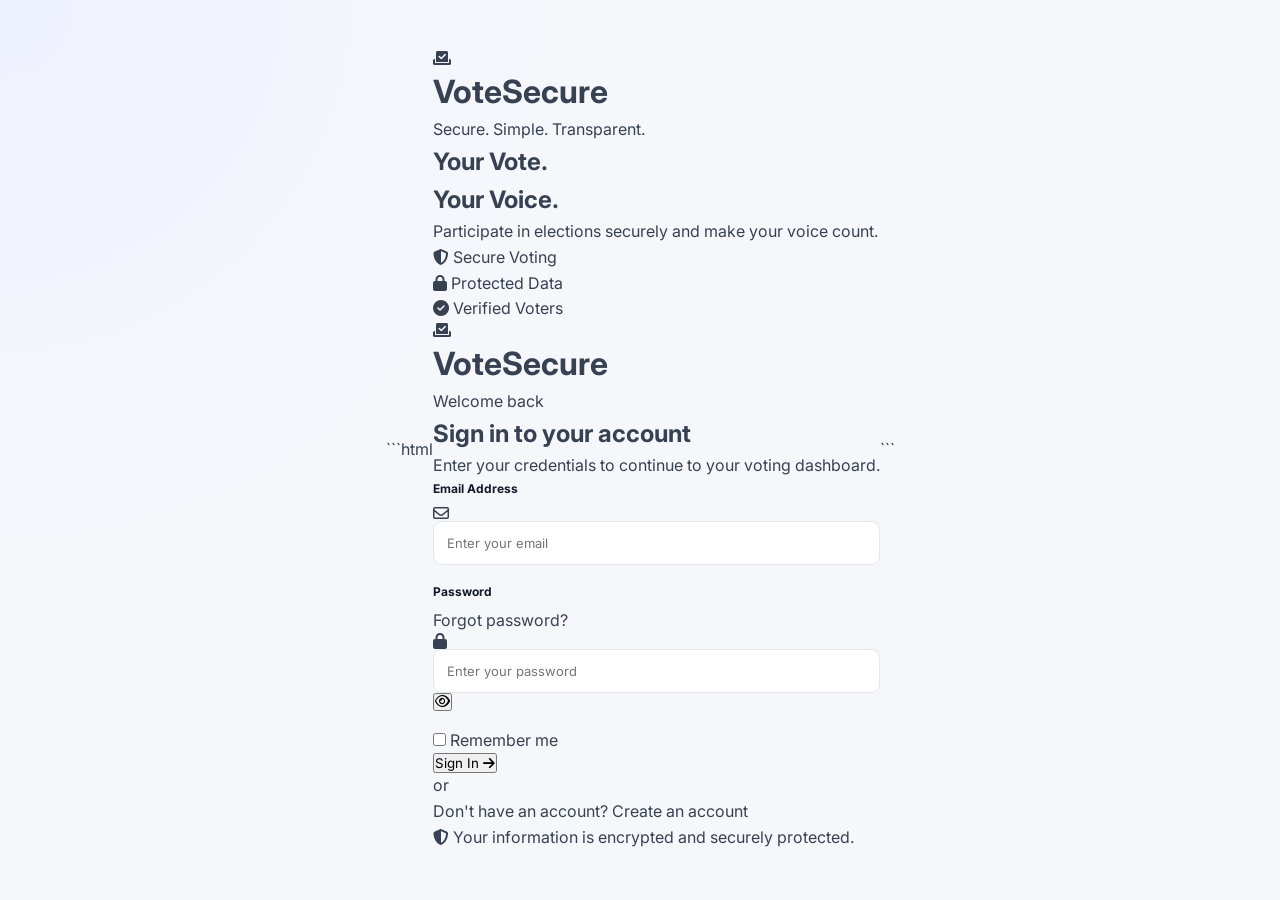
==== commit cf018da0: "changes in admin,vote,css files" ====
--- a/admin.html
+++ b/admin.html
@@ -2,25 +2,16 @@
 <html lang="en">
 <head>
     <meta charset="UTF-8">
-
-    <meta
-        name="viewport"
-        content="width=device-width, initial-scale=1.0"
-    >
+    <meta name="viewport" content="width=device-width, initial-scale=1.0">
 
     <title>VoteSecure - Admin Dashboard</title>
 
-    <!-- Font Awesome -->
-    <link
-        rel="stylesheet"
-        href="https://cdnjs.cloudflare.com/ajax/libs/font-awesome/6.5.2/css/all.min.css"
-    >
-
-    <!-- Existing stylesheet -->
+    <link rel="stylesheet"
+          href="https://cdnjs.cloudflare.com/ajax/libs/font-awesome/6.5.2/css/all.min.css">
+
     <link rel="stylesheet" href="css/style.css">
 
     <style>
-
         /* =====================================================
            ADMIN DASHBOARD
         ===================================================== */
@@ -58,7 +49,6 @@
         .admin-actions {
             display: flex;
             gap: 12px;
-            flex-wrap: wrap;
         }
 
         .admin-btn {
@@ -79,33 +69,41 @@
         }
 
         .admin-btn.primary {
-            background: #2563eb;
+            background: #4f46e5;
             color: white;
         }
 
+        .admin-btn.primary:hover {
+            background: #4338ca;
+        }
+
         .admin-btn.secondary {
-            background: white;
-            color: #374151;
-            border: 1px solid #e5e7eb;
+            background: #eef2ff;
+            color: #4338ca;
         }
 
         .admin-btn.danger {
-            background: #dc2626;
-            color: white;
+            background: #fee2e2;
+            color: #dc2626;
         }
 
         .admin-btn.success {
-            background: #16a34a;
-            color: white;
-        }
-
-        /* Stats */
+            background: #dcfce7;
+            color: #15803d;
+        }
+
+        .admin-btn.small {
+            padding: 8px 11px;
+            font-size: 12px;
+        }
+
+        /* =====================================================
+           STAT CARDS
+        ===================================================== */
 
         .admin-stats {
             display: grid;
-            grid-template-columns:
-                repeat(4, minmax(0, 1fr));
-
+            grid-template-columns: repeat(4, 1fr);
             gap: 20px;
             margin-bottom: 30px;
         }
@@ -114,7 +112,7 @@
             background: white;
             border-radius: 16px;
             padding: 22px;
-            border: 1px solid #e5e7eb;
+            box-shadow: 0 5px 20px rgba(15, 23, 42, 0.06);
             display: flex;
             align-items: center;
             gap: 16px;
@@ -123,18 +121,18 @@
         .admin-stat-icon {
             width: 50px;
             height: 50px;
-            border-radius: 12px;
+            border-radius: 13px;
             display: flex;
             align-items: center;
             justify-content: center;
-            background: #eff6ff;
-            color: #2563eb;
+            background: #eef2ff;
+            color: #4f46e5;
             font-size: 20px;
         }
 
         .admin-stat h3 {
             margin: 0;
-            font-size: 26px;
+            font-size: 25px;
             color: #111827;
         }
 
@@ -144,22 +142,24 @@
             font-size: 13px;
         }
 
-        /* Cards */
+        /* =====================================================
+           TABLE
+        ===================================================== */
 
         .admin-card {
             background: white;
-            border: 1px solid #e5e7eb;
-            border-radius: 16px;
-            margin-bottom: 25px;
+            border-radius: 18px;
+            box-shadow: 0 5px 25px rgba(15, 23, 42, 0.06);
             overflow: hidden;
+            margin-bottom: 30px;
         }
 
         .admin-card-header {
-            padding: 20px 22px;
-            border-bottom: 1px solid #e5e7eb;
+            padding: 22px 24px;
+            border-bottom: 1px solid #eef0f4;
             display: flex;
+            justify-content: space-between;
             align-items: center;
-            justify-content: space-between;
             gap: 15px;
         }
 
@@ -174,8 +174,6 @@
             color: #6b7280;
             font-size: 13px;
         }
-
-        /* Table */
 
         .table-wrapper {
             width: 100%;
@@ -200,14 +198,14 @@
 
         .admin-table td {
             padding: 17px 20px;
-            border-top: 1px solid #f0f0f0;
+            border-top: 1px solid #f0f2f5;
             color: #374151;
             font-size: 14px;
             vertical-align: middle;
         }
 
         .admin-table tr:hover td {
-            background: #fafafa;
+            background: #fafbff;
         }
 
         .election-name {
@@ -228,98 +226,41 @@
             gap: 6px;
             padding: 6px 10px;
             border-radius: 999px;
-            font-size: 12px;
+            font-size: 11px;
             font-weight: 700;
             text-transform: capitalize;
         }
 
         .status-active {
             background: #dcfce7;
-            color: #166534;
+            color: #15803d;
         }
 
         .status-upcoming {
             background: #dbeafe;
-            color: #1d4ed8;
+            color: #2563eb;
         }
 
         .status-ended {
             background: #f3f4f6;
-            color: #4b5563;
-        }
-
-        .status-inactive {
-            background: #fee2e2;
-            color: #991b1b;
+            color: #6b7280;
         }
 
         .table-actions {
             display: flex;
             gap: 7px;
-        }
-
-        .icon-btn {
-            width: 36px;
-            height: 36px;
-            border-radius: 8px;
-            border: 1px solid #e5e7eb;
-            background: white;
-            cursor: pointer;
-            display: flex;
-            align-items: center;
-            justify-content: center;
-            transition: 0.2s;
-        }
-
-        .icon-btn:hover {
-            background: #f9fafb;
-        }
-
-        .icon-btn.edit {
-            color: #2563eb;
-        }
-
-        .icon-btn.delete {
-            color: #dc2626;
-        }
-
-        /* Empty */
-
-        .empty-state {
-            text-align: center;
-            padding: 60px 20px;
-            color: #6b7280;
-        }
-
-        .empty-state i {
-            font-size: 42px;
-            margin-bottom: 15px;
-            color: #9ca3af;
-        }
-
-        .empty-state h3 {
-            margin: 0 0 7px;
-            color: #374151;
-        }
-
-        /* Loading */
-
-        .loading-state {
-            padding: 50px;
-            text-align: center;
-            color: #6b7280;
-        }
-
-        .loading-state i {
-            margin-right: 8px;
-        }
-
-        /* Modal */
-
-        .modal {
+            flex-wrap: wrap;
+        }
+
+        /* =====================================================
+           MODAL
+        ===================================================== */
+
+        .modal-overlay {
             position: fixed;
             inset: 0;
             background: rgba(15, 23, 42, 0.55);
+            backdrop-filter: blur(5px);
             display: none;
             align-items: center;
             justify-content: center;
@@ -327,42 +268,52 @@
             z-index: 9999;
         }
 
-        .modal.show {
+        .modal-overlay.show {
             display: flex;
         }
 
-        .modal-content {
-            width: min(650px, 100%);
+        .modal {
+            width: 100%;
+            max-width: 600px;
             max-height: 90vh;
             overflow-y: auto;
             background: white;
-            border-radius: 18px;
-            box-shadow:
-                0 25px 60px rgba(0, 0, 0, 0.2);
+            border-radius: 20px;
+            box-shadow: 0 25px 70px rgba(0, 0, 0, 0.2);
+        }
+
+        .modal.large {
+            max-width: 900px;
         }
 
         .modal-header {
-            padding: 20px 24px;
-            border-bottom: 1px solid #e5e7eb;
+            padding: 22px 24px;
+            border-bottom: 1px solid #eef0f4;
             display: flex;
             align-items: center;
             justify-content: space-between;
+            gap: 15px;
         }
 
         .modal-header h2 {
             margin: 0;
+            font-size: 20px;
             color: #111827;
-            font-size: 20px;
         }
 
         .modal-close {
             width: 35px;
             height: 35px;
             border: none;
+            border-radius: 50%;
             background: #f3f4f6;
-            border-radius: 8px;
+            color: #6b7280;
             cursor: pointer;
             font-size: 16px;
+        }
+
+        .modal-close:hover {
+            background: #e5e7eb;
         }
 
         .modal-body {
@@ -376,9 +327,9 @@
         .form-group label {
             display: block;
             margin-bottom: 7px;
+            font-size: 13px;
+            font-weight: 600;
             color: #374151;
-            font-weight: 600;
-            font-size: 14px;
         }
 
         .form-group input,
@@ -386,25 +337,27 @@
         .form-group select {
             width: 100%;
             box-sizing: border-box;
-            border: 1px solid #d1d5db;
-            border-radius: 9px;
-            padding: 11px 13px;
+            padding: 12px 13px;
+            border: 1px solid #d9dee8;
+            border-radius: 10px;
+            outline: none;
+            font-family: inherit;
             font-size: 14px;
-            outline: none;
+            color: #111827;
             background: white;
+            transition: 0.2s;
+        }
+
+        .form-group input:focus,
+        .form-group textarea:focus,
+        .form-group select:focus {
+            border-color: #6366f1;
+            box-shadow: 0 0 0 3px rgba(99, 102, 241, 0.1);
         }
 
         .form-group textarea {
             min-height: 100px;
             resize: vertical;
-        }
-
-        .form-group input:focus,
-        .form-group textarea:focus,
-        .form-group select:focus {
-            border-color: #2563eb;
-            box-shadow:
-                0 0 0 3px rgba(37, 99, 235, 0.1);
         }
 
         .form-row {
@@ -415,98 +368,221 @@
 
         .modal-footer {
             padding: 18px 24px;
-            border-top: 1px solid #e5e7eb;
+            border-top: 1px solid #eef0f4;
             display: flex;
             justify-content: flex-end;
             gap: 10px;
         }
 
-        /* Notification */
-
-        .admin-notification {
+        /* =====================================================
+           CANDIDATES
+        ===================================================== */
+
+        .candidate-section-header {
+            display: flex;
+            justify-content: space-between;
+            align-items: center;
+            gap: 15px;
+            margin-bottom: 20px;
+        }
+
+        .candidate-section-header h3 {
+            margin: 0;
+            font-size: 18px;
+            color: #111827;
+        }
+
+        .candidate-section-header p {
+            margin: 4px 0 0;
+            font-size: 13px;
+            color: #6b7280;
+        }
+
+        .candidate-list {
+            display: grid;
+            grid-template-columns: repeat(2, 1fr);
+            gap: 15px;
+        }
+
+        .candidate-card {
+            border: 1px solid #e8ebf1;
+            border-radius: 14px;
+            padding: 16px;
+            display: flex;
+            align-items: center;
+            gap: 14px;
+            transition: 0.2s;
+        }
+
+        .candidate-card:hover {
+            border-color: #c7d2fe;
+            box-shadow: 0 5px 18px rgba(79, 70, 229, 0.07);
+        }
+
+        .candidate-avatar {
+            width: 58px;
+            height: 58px;
+            border-radius: 50%;
+            object-fit: cover;
+            background: #eef2ff;
+            flex-shrink: 0;
+        }
+
+        .candidate-info {
+            flex: 1;
+            min-width: 0;
+        }
+
+        .candidate-info h4 {
+            margin: 0;
+            color: #111827;
+            font-size: 15px;
+        }
+
+        .candidate-department {
+            margin: 4px 0;
+            color: #4f46e5;
+            font-size: 12px;
+            font-weight: 600;
+        }
+
+        .candidate-description {
+            margin: 0;
+            color: #6b7280;
+            font-size: 12px;
+            line-height: 1.5;
+        }
+
+        .candidate-votes {
+            margin-top: 5px;
+            font-size: 12px;
+            color: #6b7280;
+        }
+
+        .candidate-actions {
+            display: flex;
+            flex-direction: column;
+            gap: 6px;
+        }
+
+        .empty-candidates {
+            padding: 35px 20px;
+            border: 1px dashed #d7dbe4;
+            border-radius: 14px;
+            text-align: center;
+            color: #6b7280;
+            grid-column: 1 / -1;
+        }
+
+        .empty-candidates i {
+            font-size: 30px;
+            margin-bottom: 10px;
+            color: #9ca3af;
+        }
+
+        .empty-candidates h4 {
+            margin: 0 0 5px;
+            color: #374151;
+        }
+
+        .empty-candidates p {
+            margin: 0;
+            font-size: 13px;
+        }
+
+        .candidate-count {
+            display: inline-flex;
+            align-items: center;
+            justify-content: center;
+            min-width: 25px;
+            height: 25px;
+            padding: 0 8px;
+            border-radius: 999px;
+            background: #eef2ff;
+            color: #4338ca;
+            font-size: 12px;
+            font-weight: 700;
+        }
+
+        /* =====================================================
+           LOADING
+        ===================================================== */
+
+        .loading-box {
+            padding: 50px 20px;
+            text-align: center;
+            color: #6b7280;
+        }
+
+        .loading-box i {
+            font-size: 28px;
+            margin-bottom: 10px;
+        }
+
+        /* =====================================================
+           TOAST
+        ===================================================== */
+
+        .admin-toast {
             position: fixed;
             right: 25px;
             bottom: 25px;
             min-width: 280px;
             max-width: 420px;
-            padding: 15px 18px;
+            padding: 14px 17px;
+            border-radius: 12px;
+            color: white;
             background: #111827;
-            color: white;
-            border-radius: 10px;
-            box-shadow: 0 15px 35px rgba(0,0,0,.2);
-            z-index: 20000;
+            box-shadow: 0 12px 35px rgba(0, 0, 0, 0.2);
+            z-index: 10000;
             display: flex;
             align-items: center;
             gap: 10px;
-        }
-
-        .admin-notification.success {
-            background: #166534;
-        }
-
-        .admin-notification.error {
-            background: #991b1b;
-        }
-
-        .admin-notification.warning {
-            background: #92400e;
-        }
-
-        /* Unauthorized */
-
-        .unauthorized {
-            min-height: 100vh;
-            display: none;
-            align-items: center;
-            justify-content: center;
-            padding: 30px;
-            background: #f5f7fb;
-        }
-
-        .unauthorized-card {
-            max-width: 480px;
-            background: white;
-            border: 1px solid #e5e7eb;
-            border-radius: 18px;
-            padding: 40px;
-            text-align: center;
-        }
-
-        .unauthorized-card i {
-            font-size: 55px;
-            color: #dc2626;
-            margin-bottom: 20px;
-        }
-
-        .unauthorized-card h2 {
-            margin: 0 0 10px;
-            color: #111827;
-        }
-
-        .unauthorized-card p {
-            color: #6b7280;
-            line-height: 1.6;
-            margin-bottom: 25px;
-        }
-
-        @media (max-width: 900px) {
-
+            animation: adminToastIn 0.25s ease;
+        }
+
+        .admin-toast.success {
+            background: #15803d;
+        }
+
+        .admin-toast.error {
+            background: #dc2626;
+        }
+
+        @keyframes adminToastIn {
+            from {
+                opacity: 0;
+                transform: translateY(15px);
+            }
+            to {
+                opacity: 1;
+                transform: translateY(0);
+            }
+        }
+
+        /* =====================================================
+           RESPONSIVE
+        ===================================================== */
+
+        @media (max-width: 1000px) {
             .admin-stats {
-                grid-template-columns:
-                    repeat(2, minmax(0, 1fr));
+                grid-template-columns: repeat(2, 1fr);
+            }
+
+            .candidate-list {
+                grid-template-columns: 1fr;
+            }
+        }
+
+        @media (max-width: 700px) {
+            .admin-container {
+                padding: 18px;
             }
 
             .admin-header {
                 flex-direction: column;
                 align-items: flex-start;
             }
-        }
-
-        @media (max-width: 600px) {
-
-            .admin-container {
-                padding: 18px;
-            }
 
             .admin-stats {
                 grid-template-columns: 1fr;
@@ -517,870 +593,912 @@
             }
 
             .admin-card-header {
+                flex-direction: column;
                 align-items: flex-start;
-                flex-direction: column;
             }
-        }
-
+
+            .modal {
+                max-height: 95vh;
+            }
+
+            .candidate-card {
+                align-items: flex-start;
+            }
+        }
     </style>
 </head>
 
 <body>
 
-    <!-- =====================================================
-         UNAUTHORIZED SCREEN
-    ====================================================== -->
-
-    <div id="unauthorizedScreen" class="unauthorized">
-
-        <div class="unauthorized-card">
-
-            <i class="fa-solid fa-shield-halved"></i>
-
-            <h2>Admin Access Required</h2>
-
-            <p>
-                You must be logged in with an administrator
-                account to access the VoteSecure admin dashboard.
-            </p>
+<div class="admin-page">
+
+    <div class="admin-container">
+
+        <!-- =================================================
+             HEADER
+        ================================================== -->
+
+        <div class="admin-header">
+
+            <div class="admin-title">
+                <h1>
+                    <i class="fa-solid fa-shield-halved"></i>
+                    Admin Dashboard
+                </h1>
+
+                <p>
+                    Manage elections, candidates and voting results.
+                </p>
+            </div>
+
+            <div class="admin-actions">
+
+                <button
+                    class="admin-btn secondary"
+                    type="button"
+                    onclick="refreshAdminDashboard()"
+                >
+                    <i class="fa-solid fa-rotate"></i>
+                    Refresh
+                </button>
+
+                <button
+                    class="admin-btn primary"
+                    type="button"
+                    onclick="openElectionModal()"
+                >
+                    <i class="fa-solid fa-plus"></i>
+                    Create Election
+                </button>
+
+                <button
+                    class="admin-btn danger"
+                    type="button"
+                    onclick="adminLogout()"
+                >
+                    <i class="fa-solid fa-right-from-bracket"></i>
+                    Logout
+                </button>
+
+            </div>
+
+        </div>
+
+
+        <!-- =================================================
+             STATS
+        ================================================== -->
+
+        <div class="admin-stats">
+
+            <div class="admin-stat">
+
+                <div class="admin-stat-icon">
+                    <i class="fa-solid fa-calendar-check"></i>
+                </div>
+
+                <div>
+                    <h3 id="totalElections">0</h3>
+                    <p>Total Elections</p>
+                </div>
+
+            </div>
+
+
+            <div class="admin-stat">
+
+                <div class="admin-stat-icon">
+                    <i class="fa-solid fa-circle-play"></i>
+                </div>
+
+                <div>
+                    <h3 id="activeElections">0</h3>
+                    <p>Active Elections</p>
+                </div>
+
+            </div>
+
+
+            <div class="admin-stat">
+
+                <div class="admin-stat-icon">
+                    <i class="fa-solid fa-users"></i>
+                </div>
+
+                <div>
+                    <h3 id="totalVoters">0</h3>
+                    <p>Total Voters</p>
+                </div>
+
+            </div>
+
+
+            <div class="admin-stat">
+
+                <div class="admin-stat-icon">
+                    <i class="fa-solid fa-check-to-slot"></i>
+                </div>
+
+                <div>
+                    <h3 id="totalVotes">0</h3>
+                    <p>Total Votes</p>
+                </div>
+
+            </div>
+
+        </div>
+
+
+        <!-- =================================================
+             ELECTIONS
+        ================================================== -->
+
+        <div class="admin-card">
+
+            <div class="admin-card-header">
+
+                <div>
+                    <h2>
+                        <i class="fa-solid fa-list-check"></i>
+                        Elections
+                    </h2>
+
+                    <p>
+                        Create and manage your voting elections.
+                    </p>
+                </div>
+
+                <button
+                    class="admin-btn primary small"
+                    type="button"
+                    onclick="openElectionModal()"
+                >
+                    <i class="fa-solid fa-plus"></i>
+                    New Election
+                </button>
+
+            </div>
+
+
+            <div class="table-wrapper">
+
+                <table class="admin-table">
+
+                    <thead>
+
+                    <tr>
+                        <th>Election</th>
+                        <th>Start Date</th>
+                        <th>End Date</th>
+                        <th>Status</th>
+                        <th>Candidates</th>
+                        <th>Actions</th>
+                    </tr>
+
+                    </thead>
+
+                    <tbody id="electionsTableBody">
+
+                    <tr>
+                        <td colspan="6">
+
+                            <div class="loading-box">
+
+                                <i class="fa-solid fa-spinner fa-spin"></i>
+
+                                <div>
+                                    Loading elections...
+                                </div>
+
+                            </div>
+
+                        </td>
+                    </tr>
+
+                    </tbody>
+
+                </table>
+
+            </div>
+
+        </div>
+
+    </div>
+
+</div>
+
+
+<!-- =========================================================
+     CREATE / EDIT ELECTION MODAL
+========================================================= -->
+
+<div
+    class="modal-overlay"
+    id="electionModal"
+>
+
+    <div class="modal">
+
+        <div class="modal-header">
+
+            <h2 id="electionModalTitle">
+                Create Election
+            </h2>
 
             <button
-                class="admin-btn primary"
+                class="modal-close"
                 type="button"
-                onclick="goToLogin()"
+                onclick="closeElectionModal()"
             >
-                <i class="fa-solid fa-right-to-bracket"></i>
-                Go to Login
+                <i class="fa-solid fa-xmark"></i>
             </button>
 
         </div>
 
-    </div>
-
-
-    <!-- =====================================================
-         ADMIN PAGE
-    ====================================================== -->
-
-    <div
-        id="adminPage"
-        class="admin-page"
-        style="display:none;"
-    >
-
-        <div class="admin-container">
-
-            <!-- Header -->
-
-            <div class="admin-header">
-
-                <div class="admin-title">
-
-                    <h1>
-                        <i class="fa-solid fa-shield-halved"></i>
-                        Admin Dashboard
-                    </h1>
-
-                    <p>
-                        Manage elections, candidates and
-                        voting activity.
-                    </p>
+
+        <form id="electionForm">
+
+            <div class="modal-body">
+
+                <input
+                    type="hidden"
+                    id="electionId"
+                >
+
+
+                <div class="form-group">
+
+                    <label for="electionTitle">
+                        Election Title
+                    </label>
+
+                    <input
+                        type="text"
+                        id="electionTitle"
+                        placeholder="e.g. Student Council Election 2026"
+                        required
+                    >
 
                 </div>
 
-                <div class="admin-actions">
-
-                    <button
-                        class="admin-btn secondary"
-                        type="button"
-                        onclick="refreshAdminData()"
-                    >
-                        <i class="fa-solid fa-rotate"></i>
-                        Refresh
-                    </button>
-
-                    <button
-                        class="admin-btn secondary"
-                        type="button"
-                        onclick="logoutAdmin()"
-                    >
-                        <i class="fa-solid fa-right-from-bracket"></i>
-                        Logout
-                    </button>
+
+                <div class="form-group">
+
+                    <label for="electionDescription">
+                        Description
+                    </label>
+
+                    <textarea
+                        id="electionDescription"
+                        placeholder="Enter election description..."
+                    ></textarea>
 
                 </div>
 
+
+                <div class="form-row">
+
+                    <div class="form-group">
+
+                        <label for="startDate">
+                            Start Date
+                        </label>
+
+                        <input
+                            type="datetime-local"
+                            id="startDate"
+                            required
+                        >
+
+                    </div>
+
+
+                    <div class="form-group">
+
+                        <label for="endDate">
+                            End Date
+                        </label>
+
+                        <input
+                            type="datetime-local"
+                            id="endDate"
+                            required
+                        >
+
+                    </div>
+
+                </div>
+
+
+                <div class="form-group">
+
+                    <label for="electionStatus">
+                        Status
+                    </label>
+
+                    <select id="electionStatus">
+
+                        <option value="upcoming">
+                            Upcoming
+                        </option>
+
+                        <option value="active">
+                            Active
+                        </option>
+
+                        <option value="ended">
+                            Ended
+                        </option>
+
+                    </select>
+
+                </div>
+
             </div>
 
 
-            <!-- Stats -->
-
-            <div class="admin-stats">
-
-                <div class="admin-stat">
-
-                    <div class="admin-stat-icon">
-                        <i class="fa-solid fa-calendar-days"></i>
-                    </div>
-
-                    <div>
-                        <h3 id="totalElections">0</h3>
-                        <p>Total Elections</p>
-                    </div>
-
-                </div>
-
-
-                <div class="admin-stat">
-
-                    <div class="admin-stat-icon">
-                        <i class="fa-solid fa-circle-play"></i>
-                    </div>
-
-                    <div>
-                        <h3 id="activeElections">0</h3>
-                        <p>Active Elections</p>
-                    </div>
-
-                </div>
-
-
-                <div class="admin-stat">
-
-                    <div class="admin-stat-icon">
-                        <i class="fa-solid fa-users"></i>
-                    </div>
-
-                    <div>
-                        <h3 id="totalVoters">0</h3>
-                        <p>Total Voters</p>
-                    </div>
-
-                </div>
-
-
-                <div class="admin-stat">
-
-                    <div class="admin-stat-icon">
-                        <i class="fa-solid fa-check-to-slot"></i>
-                    </div>
-
-                    <div>
-                        <h3 id="totalVotes">0</h3>
-                        <p>Total Votes</p>
-                    </div>
-
-                </div>
-
-            </div>
-
-
-            <!-- Elections -->
-
-            <div class="admin-card">
-
-                <div class="admin-card-header">
-
-                    <div>
-
-                        <h2>
-                            Elections
-                        </h2>
-
-                        <p>
-                            Create, edit and delete elections.
-                        </p>
-
-                    </div>
-
-                    <button
-                        class="admin-btn primary"
-                        type="button"
-                        onclick="openElectionModal()"
-                    >
-                        <i class="fa-solid fa-plus"></i>
-                        Create Election
-                    </button>
-
-                </div>
-
-
-                <div class="table-wrapper">
-
-                    <table class="admin-table">
-
-                        <thead>
-
-                            <tr>
-
-                                <th>
-                                    Election
-                                </th>
-
-                                <th>
-                                    Start
-                                </th>
-
-                                <th>
-                                    End
-                                </th>
-
-                                <th>
-                                    Status
-                                </th>
-
-                                <th>
-                                    Candidates
-                                </th>
-
-                                <th>
-                                    Actions
-                                </th>
-
-                            </tr>
-
-                        </thead>
-
-                        <tbody id="electionsTableBody">
-
-                            <tr>
-
-                                <td colspan="6">
-
-                                    <div class="loading-state">
-
-                                        <i
-                                            class="fa-solid fa-spinner fa-spin"
-                                        ></i>
-
-                                        Loading elections...
-
-                                    </div>
-
-                                </td>
-
-                            </tr>
-
-                        </tbody>
-
-                    </table>
-
-                </div>
-
-            </div>
-
-
-            <!-- Candidate Management -->
-
-            <div class="admin-card">
-
-                <div class="admin-card-header">
-
-                    <div>
-
-                        <h2>
-                            Candidate Management
-                        </h2>
-
-                        <p>
-                            Select an election above to manage
-                            its candidates.
-                        </p>
-
-                    </div>
-
-                </div>
-
-                <div
-                    id="candidateManagement"
-                    class="empty-state"
-                >
-
-                    <i class="fa-solid fa-users"></i>
-
-                    <h3>
-                        Select an election
-                    </h3>
-
-                    <p>
-                        Candidate management will appear
-                        here after selecting an election.
-                    </p>
-
-                </div>
-
-            </div>
-
-        </div>
-
-    </div>
-
-
-    <!-- =====================================================
-         ELECTION MODAL
-    ====================================================== -->
-
-    <div
-        id="electionModal"
-        class="modal"
-    >
-
-        <div class="modal-content">
-
-            <div class="modal-header">
-
-                <h2 id="modalTitle">
-                    Create Election
-                </h2>
+            <div class="modal-footer">
 
                 <button
-                    class="modal-close"
                     type="button"
+                    class="admin-btn secondary"
                     onclick="closeElectionModal()"
                 >
-                    <i class="fa-solid fa-xmark"></i>
+                    Cancel
                 </button>
 
+                <button
+                    type="submit"
+                    class="admin-btn primary"
+                >
+                    <i class="fa-solid fa-floppy-disk"></i>
+                    Save Election
+                </button>
+
             </div>
 
-
-            <form
-                id="electionForm"
-                onsubmit="saveElection(event)"
+        </form>
+
+    </div>
+
+</div>
+
+
+<!-- =========================================================
+     CANDIDATE MANAGEMENT MODAL
+========================================================= -->
+
+<div
+    class="modal-overlay"
+    id="candidateModal"
+>
+
+    <div class="modal large">
+
+        <div class="modal-header">
+
+            <div>
+
+                <h2>
+                    <i class="fa-solid fa-users"></i>
+                    Manage Candidates
+                </h2>
+
+                <p
+                    id="candidateElectionTitle"
+                    style="margin:5px 0 0;color:#6b7280;font-size:13px;"
+                >
+                    Election
+                </p>
+
+            </div>
+
+            <button
+                class="modal-close"
+                type="button"
+                onclick="closeCandidateModal()"
             >
-
-                <div class="modal-body">
+                <i class="fa-solid fa-xmark"></i>
+            </button>
+
+        </div>
+
+
+        <div class="modal-body">
+
+            <!-- Candidate Form -->
+
+            <div
+                style="
+                    background:#f8fafc;
+                    border:1px solid #e7eaf0;
+                    border-radius:15px;
+                    padding:18px;
+                    margin-bottom:25px;
+                "
+            >
+
+                <div class="candidate-section-header">
+
+                    <div>
+
+                        <h3 id="candidateFormTitle">
+                            Add Candidate
+                        </h3>
+
+                        <p>
+                            Add a candidate to this election.
+                        </p>
+
+                    </div>
+
+                </div>
+
+
+                <form id="candidateForm">
 
                     <input
                         type="hidden"
-                        id="electionId"
+                        id="candidateId"
                     >
 
+                    <div class="form-row">
+
+                        <div class="form-group">
+
+                            <label for="candidateName">
+                                Candidate Name
+                            </label>
+
+                            <input
+                                type="text"
+                                id="candidateName"
+                                placeholder="e.g. Aarav Sharma"
+                                required
+                            >
+
+                        </div>
+
+
+                        <div class="form-group">
+
+                            <label for="candidateDepartment">
+                                Department
+                            </label>
+
+                            <input
+                                type="text"
+                                id="candidateDepartment"
+                                placeholder="e.g. Computer Science"
+                                required
+                            >
+
+                        </div>
+
+                    </div>
+
 
                     <div class="form-group">
 
-                        <label for="electionTitle">
-                            Election Title
-                        </label>
-
-                        <input
-                            type="text"
-                            id="electionTitle"
-                            placeholder="Student Council Election 2026"
-                            required
-                        >
-
-                    </div>
-
-
-                    <div class="form-group">
-
-                        <label for="electionDescription">
+                        <label for="candidateDescription">
                             Description
                         </label>
 
                         <textarea
-                            id="electionDescription"
-                            placeholder="Enter election description..."
+                            id="candidateDescription"
+                            placeholder="Enter candidate description..."
                         ></textarea>
 
                     </div>
 
 
-                    <div class="form-row">
-
-                        <div class="form-group">
-
-                            <label for="startDate">
-                                Start Date
-                            </label>
-
-                            <input
-                                type="datetime-local"
-                                id="startDate"
-                                required
-                            >
-
-                        </div>
-
-
-                        <div class="form-group">
-
-                            <label for="endDate">
-                                End Date
-                            </label>
-
-                            <input
-                                type="datetime-local"
-                                id="endDate"
-                                required
-                            >
-
-                        </div>
+                    <div class="form-group">
+
+                        <label for="candidateAvatar">
+                            Avatar URL
+                        </label>
+
+                        <input
+                            type="url"
+                            id="candidateAvatar"
+                            placeholder="https://i.pravatar.cc/150?img=11"
+                        >
 
                     </div>
 
 
-                    <div class="form-group">
-
-                        <label for="electionStatus">
-                            Status
-                        </label>
-
-                        <select id="electionStatus">
-
-                            <option value="upcoming">
-                                Upcoming
-                            </option>
-
-                            <option value="active">
-                                Active
-                            </option>
-
-                            <option value="ended">
-                                Ended
-                            </option>
-
-                            <option value="inactive">
-                                Inactive
-                            </option>
-
-                        </select>
+                    <div
+                        style="
+                            display:flex;
+                            justify-content:flex-end;
+                            gap:10px;
+                        "
+                    >
+
+                        <button
+                            type="button"
+                            id="cancelCandidateEditButton"
+                            class="admin-btn secondary"
+                            style="display:none;"
+                            onclick="resetCandidateForm()"
+                        >
+                            Cancel Edit
+                        </button>
+
+                        <button
+                            type="submit"
+                            class="admin-btn primary"
+                            id="candidateSubmitButton"
+                        >
+                            <i class="fa-solid fa-plus"></i>
+                            Add Candidate
+                        </button>
 
                     </div>
 
+                </form>
+
+            </div>
+
+
+            <!-- Existing Candidates -->
+
+            <div class="candidate-section-header">
+
+                <div>
+
+                    <h3>
+                        Existing Candidates
+
+                        <span
+                            class="candidate-count"
+                            id="candidateCount"
+                        >
+                            0
+                        </span>
+
+                    </h3>
+
+                    <p>
+                        Candidates registered for this election.
+                    </p>
+
                 </div>
 
-
-                <div class="modal-footer">
-
-                    <button
-                        type="button"
-                        class="admin-btn secondary"
-                        onclick="closeElectionModal()"
-                    >
-                        Cancel
-                    </button>
-
-                    <button
-                        type="submit"
-                        class="admin-btn primary"
-                        id="saveElectionButton"
-                    >
-                        <i class="fa-solid fa-floppy-disk"></i>
-                        Save Election
-                    </button>
+            </div>
+
+
+            <div
+                class="candidate-list"
+                id="candidateList"
+            >
+
+                <div class="loading-box">
+
+                    <i class="fa-solid fa-spinner fa-spin"></i>
+
+                    <div>
+                        Loading candidates...
+                    </div>
 
                 </div>
 
-            </form>
+            </div>
 
         </div>
 
+
+        <div class="modal-footer">
+
+            <button
+                type="button"
+                class="admin-btn secondary"
+                onclick="closeCandidateModal()"
+            >
+                Close
+            </button>
+
+        </div>
+
     </div>
 
-
-    <script>
-
-        /* =====================================================
-           CONFIG
-        ===================================================== */
-
-        const API_URL =
-            "http://127.0.0.1:5000";
-
-
-        /* =====================================================
-           AUTH HELPERS
-        ===================================================== */
-
-        function getToken() {
-
-            return localStorage.getItem(
-                "accessToken"
+</div>
+
+
+<script>
+
+    /* =========================================================
+       CONFIG
+    ========================================================= */
+
+    const API_URL = "http://127.0.0.1:5000";
+
+    let editingElectionId = null;
+    let managingElectionId = null;
+
+
+    /* =========================================================
+       AUTH
+    ========================================================= */
+
+    function getToken() {
+
+        return localStorage.getItem("accessToken");
+
+    }
+
+
+    function getAuthHeaders() {
+
+        const token = getToken();
+
+        return {
+            "Content-Type": "application/json",
+            "Authorization": `Bearer ${token}`
+        };
+
+    }
+
+
+    function checkAdminAccess() {
+
+        const token = getToken();
+
+        const isAdmin =
+            localStorage.getItem("isAdmin") === "true";
+
+        if (!token || !isAdmin) {
+
+            window.location.href = "login.html";
+
+            return false;
+
+        }
+
+        return true;
+
+    }
+
+
+    /* =========================================================
+       INITIALIZE
+    ========================================================= */
+
+    document.addEventListener(
+        "DOMContentLoaded",
+        () => {
+
+            if (!checkAdminAccess()) {
+                return;
+            }
+
+            loadAdminDashboard();
+
+        }
+    );
+
+
+    /* =========================================================
+       LOAD DASHBOARD
+    ========================================================= */
+
+    async function loadAdminDashboard() {
+
+        await Promise.all([
+            loadAdminStats(),
+            loadElections()
+        ]);
+
+    }
+
+
+    async function refreshAdminDashboard() {
+
+        await loadAdminDashboard();
+
+        showAdminToast(
+            "Dashboard refreshed successfully.",
+            "success"
+        );
+
+    }
+
+
+    /* =========================================================
+       ADMIN STATS
+    ========================================================= */
+
+    async function loadAdminStats() {
+
+        try {
+
+            const response =
+                await fetch(
+                    `${API_URL}/api/admin/dashboard`,
+                    {
+                        headers: getAuthHeaders()
+                    }
+                );
+
+            const data =
+                await response.json();
+
+            if (!response.ok) {
+
+                throw new Error(
+                    data.message ||
+                    "Unable to load dashboard statistics."
+                );
+
+            }
+
+            const stats =
+                data.stats || {};
+
+            document.getElementById(
+                "totalElections"
+            ).textContent =
+                stats.total_elections ?? 0;
+
+            document.getElementById(
+                "activeElections"
+            ).textContent =
+                stats.active_elections ?? 0;
+
+            document.getElementById(
+                "totalVoters"
+            ).textContent =
+                stats.total_voters ?? 0;
+
+            document.getElementById(
+                "totalVotes"
+            ).textContent =
+                stats.total_votes ?? 0;
+
+        } catch (error) {
+
+            console.error(
+                "ADMIN DASHBOARD:",
+                error
             );
 
         }
 
-
-        function getAuthHeaders() {
-
-            const token = getToken();
-
-            return {
-                "Content-Type": "application/json",
-                "Authorization": `Bearer ${token}`
-            };
-
-        }
-
-
-        /* =====================================================
-           INITIALIZATION
-        ===================================================== */
-
-        document.addEventListener(
-            "DOMContentLoaded",
-            initializeAdmin
-        );
-
-
-        async function initializeAdmin() {
-
-            const token = getToken();
-
-            if (!token) {
-
-                showUnauthorized();
-
-                return;
+    }
+
+
+    /* =========================================================
+       LOAD ELECTIONS
+    ========================================================= */
+
+    async function loadElections() {
+
+        const tbody =
+            document.getElementById(
+                "electionsTableBody"
+            );
+
+        tbody.innerHTML = `
+            <tr>
+                <td colspan="6">
+                    <div class="loading-box">
+                        <i class="fa-solid fa-spinner fa-spin"></i>
+                        <div>Loading elections...</div>
+                    </div>
+                </td>
+            </tr>
+        `;
+
+
+        try {
+
+            const response =
+                await fetch(
+                    `${API_URL}/api/admin/elections`,
+                    {
+                        headers: getAuthHeaders()
+                    }
+                );
+
+            const data =
+                await response.json();
+
+            if (!response.ok) {
+
+                throw new Error(
+                    data.message ||
+                    "Unable to load elections."
+                );
 
             }
 
-
-            /*
-             * Ask backend who is currently logged in.
-             * Do NOT trust localStorage.isAdmin alone.
-             */
-            try {
-
-                const response =
-                    await fetch(
-                        `${API_URL}/api/auth/me`,
-                        {
-                            headers: {
-                                "Authorization":
-                                    `Bearer ${token}`
-                            }
-                        }
-                    );
-
-                const data =
-                    await response.json();
-
-                console.log(
-                    "ADMIN CURRENT USER:",
-                    data
-                );
-
-
-                if (
-                    !response.ok ||
-                    !data.success ||
-                    !data.user ||
-                    data.user.is_admin !== true
-                ) {
-
-                    showUnauthorized();
-
-                    return;
-
-                }
-
-
-                /*
-                 * Backend confirmed admin.
-                 */
-                localStorage.setItem(
-                    "isAdmin",
-                    "true"
-                );
-
-
-                document.getElementById(
-                    "adminPage"
-                ).style.display = "block";
-
-
-                await refreshAdminData();
-
-            } catch (error) {
-
-                console.error(
-                    "Admin authentication error:",
-                    error
-                );
-
-                showUnauthorized();
-
-            }
-
-        }
-
-
-        /* =====================================================
-           UNAUTHORIZED
-        ===================================================== */
-
-        function showUnauthorized() {
-
-            document.getElementById(
-                "adminPage"
-            ).style.display = "none";
-
-            document.getElementById(
-                "unauthorizedScreen"
-            ).style.display = "flex";
-
-        }
-
-
-        function goToLogin() {
-
-            window.location.href =
-                "login.html";
-
-        }
-
-
-        /* =====================================================
-           REFRESH
-        ===================================================== */
-
-        async function refreshAdminData() {
-
-            await Promise.all([
-                loadDashboard(),
-                loadElections()
-            ]);
-
-        }
-
-
-        /* =====================================================
-           DASHBOARD
-        ===================================================== */
-
-        async function loadDashboard() {
-
-            try {
-
-                const response =
-                    await fetch(
-                        `${API_URL}/api/admin/dashboard`,
-                        {
-                            headers:
-                                getAuthHeaders()
-                        }
-                    );
-
-                const data =
-                    await response.json();
-
-                console.log(
-                    "ADMIN DASHBOARD:",
-                    data
-                );
-
-
-                if (
-                    response.status === 401 ||
-                    response.status === 403
-                ) {
-
-                    showNotification(
-                        data.message ||
-                        "Admin access required.",
-                        "error"
-                    );
-
-                    return;
-
-                }
-
-
-                if (
-                    !response.ok ||
-                    !data.success
-                ) {
-
-                    throw new Error(
-                        data.message ||
-                        "Unable to load dashboard."
-                    );
-
-                }
-
-
-                /*
-                 * Support the current backend stats format.
-                 */
-                const stats =
-                    data.stats || {};
-
-
-                document.getElementById(
-                    "totalElections"
-                ).textContent =
-                    stats.total_elections ?? 0;
-
-
-                document.getElementById(
-                    "activeElections"
-                ).textContent =
-                    stats.active_elections ?? 0;
-
-
-                document.getElementById(
-                    "totalVoters"
-                ).textContent =
-                    stats.total_voters ?? 0;
-
-
-                document.getElementById(
-                    "totalVotes"
-                ).textContent =
-                    stats.total_votes ?? 0;
-
-
-            } catch (error) {
-
-                console.error(
-                    "Dashboard error:",
-                    error
-                );
-
-            }
-
-        }
-
-
-        /* =====================================================
-           LOAD ELECTIONS
-        ===================================================== */
-
-        async function loadElections() {
-
-            const tbody =
-                document.getElementById(
-                    "electionsTableBody"
-                );
-
+            const elections =
+                data.elections || [];
+
+            renderElections(elections);
+
+        } catch (error) {
+
+            console.error(
+                "ADMIN ELECTIONS:",
+                error
+            );
 
             tbody.innerHTML = `
                 <tr>
                     <td colspan="6">
-                        <div class="loading-state">
-                            <i class="fa-solid fa-spinner fa-spin"></i>
-                            Loading elections...
+                        <div class="loading-box">
+                            <i class="fa-solid fa-triangle-exclamation"></i>
+                            <div>${escapeHTML(error.message)}</div>
                         </div>
                     </td>
                 </tr>
             `;
 
-
-            try {
-
-                const response =
-                    await fetch(
-                        `${API_URL}/api/admin/elections`,
-                        {
-                            method: "GET",
-                            headers:
-                                getAuthHeaders()
-                        }
-                    );
-
-
-                const data =
-                    await response.json();
-
-
-                console.log(
-                    "ADMIN ELECTIONS:",
-                    data
-                );
-
-
-                if (
-                    response.status === 401 ||
-                    response.status === 403
-                ) {
-
-                    throw new Error(
-                        data.message ||
-                        "Admin access required."
-                    );
-
-                }
-
-
-                if (
-                    !response.ok ||
-                    !data.success
-                ) {
-
-                    throw new Error(
-                        data.message ||
-                        "Unable to load elections."
-                    );
-
-                }
-
-
-                const elections =
-                    data.elections || [];
-
-
-                if (
-                    elections.length === 0
-                ) {
-
-                    tbody.innerHTML = `
+        }
+
+    }
+
+
+    /* =========================================================
+       RENDER ELECTIONS
+    ========================================================= */
+
+    function renderElections(elections) {
+
+        const tbody =
+            document.getElementById(
+                "electionsTableBody"
+            );
+
+        if (!elections.length) {
+
+            tbody.innerHTML = `
+                <tr>
+                    <td colspan="6">
+                        <div class="loading-box">
+                            <i class="fa-solid fa-calendar-xmark"></i>
+                            <div>No elections found.</div>
+                        </div>
+                    </td>
+                </tr>
+            `;
+
+            return;
+
+        }
+
+
+        tbody.innerHTML =
+            elections.map(
+                election => {
+
+                    const candidateCount =
+                        Array.isArray(
+                            election.candidates
+                        )
+                            ? election.candidates.length
+                            : (
+                                election.candidate_count ||
+                                0
+                            );
+
+
+                    const status =
+                        String(
+                            election.status ||
+                            "upcoming"
+                        ).toLowerCase();
+
+
+                    return `
                         <tr>
-                            <td colspan="6">
-
-                                <div class="empty-state">
-
-                                    <i class="fa-solid fa-calendar-xmark"></i>
-
-                                    <h3>
-                                        No elections found
-                                    </h3>
-
-                                    <p>
-                                        Create your first election.
-                                    </p>
-
-                                </div>
-
-                            </td>
-                        </tr>
-                    `;
-
-                    return;
-
-                }
-
-
-                tbody.innerHTML = "";
-
-
-                elections.forEach(
-                    election => {
-
-                        const row =
-                            document.createElement(
-                                "tr"
-                            );
-
-
-                        const candidateCount =
-                            election.candidates
-                                ? election.candidates.length
-                                : (
-                                    election.candidate_count ??
-                                    0
-                                );
-
-
-                        row.innerHTML = `
 
                             <td>
 
                                 <div class="election-name">
                                     ${escapeHTML(
-                                        election.title
+                                        election.title || "Untitled Election"
                                     )}
                                 </div>
 
@@ -1408,14 +1526,23 @@
 
 
                             <td>
-                                ${getStatusBadge(
-                                    election.status
-                                )}
+
+                                <span
+                                    class="status-badge status-${escapeHTML(status)}"
+                                >
+                                    <i class="fa-solid fa-circle"></i>
+                                    ${escapeHTML(status)}
+                                </span>
+
                             </td>
 
 
                             <td>
-                                ${candidateCount}
+
+                                <span class="candidate-count">
+                                    ${candidateCount}
+                                </span>
+
                             </td>
 
 
@@ -1424,150 +1551,97 @@
                                 <div class="table-actions">
 
                                     <button
-                                        class="icon-btn edit"
-                                        title="Edit election"
-                                        onclick="editElection(
-                                            ${Number(election.id)}
-                                        )"
+                                        type="button"
+                                        class="admin-btn primary small"
+                                        onclick="openCandidateManager(${Number(election.id)})"
+                                    >
+                                        <i class="fa-solid fa-users"></i>
+                                        Manage Candidates
+                                    </button>
+
+
+                                    <button
+                                        type="button"
+                                        class="admin-btn secondary small"
+                                        onclick="editElection(${Number(election.id)})"
                                     >
                                         <i class="fa-solid fa-pen"></i>
+                                        Edit
                                     </button>
 
 
                                     <button
-                                        class="icon-btn delete"
-                                        title="Delete election"
-                                        onclick="deleteElection(
-                                            ${Number(election.id)}
-                                        )"
+                                        type="button"
+                                        class="admin-btn danger small"
+                                        onclick="deleteElection(${Number(election.id)})"
                                     >
                                         <i class="fa-solid fa-trash"></i>
+                                        Delete
                                     </button>
 
                                 </div>
 
                             </td>
 
-                        `;
-
-
-                        tbody.appendChild(row);
-
-                    }
-                );
-
-
-            } catch (error) {
-
-                console.error(
-                    "Load elections error:",
-                    error
-                );
-
-
-                tbody.innerHTML = `
-                    <tr>
-                        <td colspan="6">
-
-                            <div class="empty-state">
-
-                                <i class="fa-solid fa-triangle-exclamation"></i>
-
-                                <h3>
-                                    Unable to load elections
-                                </h3>
-
-                                <p>
-                                    ${escapeHTML(
-                                        error.message
-                                    )}
-                                </p>
-
-                            </div>
-
-                        </td>
-                    </tr>
-                `;
-
-            }
-
-        }
-
-
-        /* =====================================================
-           CREATE ELECTION MODAL
-        ===================================================== */
-
-        function openElectionModal() {
-
-            document.getElementById(
-                "modalTitle"
-            ).textContent =
-                "Create Election";
-
-
-            document.getElementById(
-                "electionForm"
-            ).reset();
-
-
-            document.getElementById(
-                "electionId"
-            ).value = "";
-
-
-            document.getElementById(
-                "electionStatus"
-            ).value = "upcoming";
-
-
-            document.getElementById(
-                "electionModal"
-            ).classList.add("show");
-
-        }
-
-
-        function closeElectionModal() {
-
-            document.getElementById(
-                "electionModal"
-            ).classList.remove("show");
-
-        }
-
-
-        /* =====================================================
-           SAVE ELECTION
-        ===================================================== */
-
-        async function saveElection(event) {
+                        </tr>
+                    `;
+
+                }
+            ).join("");
+
+    }
+
+
+    /* =========================================================
+       CREATE ELECTION
+    ========================================================= */
+
+    function openElectionModal() {
+
+        editingElectionId = null;
+
+        document.getElementById(
+            "electionModalTitle"
+        ).textContent =
+            "Create Election";
+
+        document.getElementById(
+            "electionForm"
+        ).reset();
+
+        document.getElementById(
+            "electionId"
+        ).value = "";
+
+        document.getElementById(
+            "electionModal"
+        ).classList.add("show");
+
+    }
+
+
+    function closeElectionModal() {
+
+        document.getElementById(
+            "electionModal"
+        ).classList.remove("show");
+
+        editingElectionId = null;
+
+    }
+
+
+    /* =========================================================
+       SAVE ELECTION
+    ========================================================= */
+
+    document.getElementById(
+        "electionForm"
+    ).addEventListener(
+        "submit",
+        async function(event) {
 
             event.preventDefault();
-
-
-            const token =
-                getToken();
-
-
-            if (!token) {
-
-                showNotification(
-                    "Please login again.",
-                    "error"
-                );
-
-                goToLogin();
-
-                return;
-
-            }
-
-
-            const id =
-                document.getElementById(
-                    "electionId"
-                ).value;
 
 
             const title =
@@ -1575,36 +1649,32 @@
                     "electionTitle"
                 ).value.trim();
 
-
             const description =
                 document.getElementById(
                     "electionDescription"
                 ).value.trim();
 
-
             const startDate =
                 document.getElementById(
                     "startDate"
                 ).value;
 
-
             const endDate =
                 document.getElementById(
                     "endDate"
                 ).value;
 
-
             const status =
                 document.getElementById(
                     "electionStatus"
                 ).value;
 
 
-            if (!title) {
-
-                showNotification(
-                    "Election title is required.",
-                    "warning"
+            if (!title || !startDate || !endDate) {
+
+                showAdminToast(
+                    "Please fill all required election fields.",
+                    "error"
                 );
 
                 return;
@@ -1612,11 +1682,14 @@
             }
 
 
-            if (!startDate || !endDate) {
-
-                showNotification(
-                    "Start and end dates are required.",
-                    "warning"
+            if (
+                new Date(endDate) <=
+                new Date(startDate)
+            ) {
+
+                showAdminToast(
+                    "End date must be after start date.",
+                    "error"
                 );
 
                 return;
@@ -1624,81 +1697,48 @@
             }
 
 
-            if (
-                new Date(startDate) >=
-                new Date(endDate)
-            ) {
-
-                showNotification(
-                    "End date must be after start date.",
-                    "warning"
-                );
-
-                return;
-
-            }
-
-
             const payload = {
 
-                title: title,
-
-                description: description,
-
-                start_date: startDate,
-
-                end_date: endDate,
-
-                status: status
+                title,
+
+                description,
+
+                start_date:
+                    startDate,
+
+                end_date:
+                    endDate,
+
+                status
 
             };
 
 
-            const button =
-                document.getElementById(
-                    "saveElectionButton"
-                );
-
-
-            button.disabled = true;
-
-            button.innerHTML = `
-                <i class="fa-solid fa-spinner fa-spin"></i>
-                Saving...
-            `;
-
-
             try {
 
-                const url = id
-                    ? `${API_URL}/api/admin/elections/${id}`
-                    : `${API_URL}/api/admin/elections`;
-
-
-                const method = id
-                    ? "PUT"
-                    : "POST";
-
-
-                console.log(
-                    "Saving election:",
-                    {
-                        method,
-                        url,
-                        payload
-                    }
-                );
+                let url =
+                    `${API_URL}/api/admin/elections`;
+
+                let method = "POST";
+
+
+                if (editingElectionId) {
+
+                    url =
+                        `${API_URL}/api/admin/elections/${editingElectionId}`;
+
+                    method = "PUT";
+
+                }
 
 
                 const response =
                     await fetch(
                         url,
                         {
-                            method: method,
-
+                            method,
                             headers:
                                 getAuthHeaders(),
-
                             body:
                                 JSON.stringify(
                                     payload
@@ -1711,29 +1751,7 @@
                     await response.json();
 
 
-                console.log(
-                    "SAVE ELECTION RESPONSE:",
-                    data
-                );
-
-
-                if (
-                    response.status === 401 ||
-                    response.status === 403
-                ) {
-
-                    throw new Error(
-                        data.message ||
-                        "Admin access required."
-                    );
-
-                }
-
-
-                if (
-                    !response.ok ||
-                    !data.success
-                ) {
+                if (!response.ok) {
 
                     throw new Error(
                         data.message ||
@@ -1745,60 +1763,636 @@
 
                 closeElectionModal();
 
-
-                showNotification(
-                    id
+                await loadAdminDashboard();
+
+
+                showAdminToast(
+                    editingElectionId
                         ? "Election updated successfully."
                         : "Election created successfully.",
                     "success"
                 );
 
 
-                await refreshAdminData();
-
-
             } catch (error) {
 
                 console.error(
-                    "Save election error:",
+                    "SAVE ELECTION:",
                     error
                 );
 
-
-                showNotification(
-                    error.message ||
-                    "Unable to save election.",
+                showAdminToast(
+                    error.message,
                     "error"
                 );
 
-            } finally {
-
-                button.disabled = false;
-
-                button.innerHTML = `
-                    <i class="fa-solid fa-floppy-disk"></i>
-                    Save Election
-                `;
-
             }
 
         }
-
-
-        /* =====================================================
-           EDIT ELECTION
-        ===================================================== */
-
-        async function editElection(id) {
+    );
+
+
+    /* =========================================================
+       EDIT ELECTION
+    ========================================================= */
+
+    async function editElection(electionId) {
+
+        try {
+
+            const response =
+                await fetch(
+                    `${API_URL}/api/admin/elections/${electionId}`,
+                    {
+                        headers:
+                            getAuthHeaders()
+                    }
+                );
+
+
+            const data =
+                await response.json();
+
+
+            if (!response.ok) {
+
+                throw new Error(
+                    data.message ||
+                    "Unable to load election."
+                );
+
+            }
+
+
+            const election =
+                data.election ||
+                data;
+
+
+            editingElectionId =
+                electionId;
+
+
+            document.getElementById(
+                "electionModalTitle"
+            ).textContent =
+                "Edit Election";
+
+
+            document.getElementById(
+                "electionId"
+            ).value =
+                election.id;
+
+
+            document.getElementById(
+                "electionTitle"
+            ).value =
+                election.title || "";
+
+
+            document.getElementById(
+                "electionDescription"
+            ).value =
+                election.description || "";
+
+
+            document.getElementById(
+                "startDate"
+            ).value =
+                toDateTimeLocal(
+                    election.start_date
+                );
+
+
+            document.getElementById(
+                "endDate"
+            ).value =
+                toDateTimeLocal(
+                    election.end_date
+                );
+
+
+            document.getElementById(
+                "electionStatus"
+            ).value =
+                election.status || "upcoming";
+
+
+            document.getElementById(
+                "electionModal"
+            ).classList.add("show");
+
+
+        } catch (error) {
+
+            console.error(
+                "EDIT ELECTION:",
+                error
+            );
+
+            showAdminToast(
+                error.message,
+                "error"
+            );
+
+        }
+
+    }
+
+
+    /* =========================================================
+       DELETE ELECTION
+    ========================================================= */
+
+    async function deleteElection(electionId) {
+
+        const confirmed =
+            confirm(
+                "Are you sure you want to delete this election?\n\nAll candidates and votes belonging to this election will also be deleted."
+            );
+
+
+        if (!confirmed) {
+            return;
+        }
+
+
+        try {
+
+            const response =
+                await fetch(
+                    `${API_URL}/api/admin/elections/${electionId}`,
+                    {
+                        method: "DELETE",
+                        headers:
+                            getAuthHeaders()
+                    }
+                );
+
+
+            const data =
+                await response.json();
+
+
+            if (!response.ok) {
+
+                throw new Error(
+                    data.message ||
+                    "Unable to delete election."
+                );
+
+            }
+
+
+            await loadAdminDashboard();
+
+
+            showAdminToast(
+                "Election deleted successfully.",
+                "success"
+            );
+
+
+        } catch (error) {
+
+            console.error(
+                "DELETE ELECTION:",
+                error
+            );
+
+            showAdminToast(
+                error.message,
+                "error"
+            );
+
+        }
+
+    }
+
+
+    /* =========================================================
+       OPEN CANDIDATE MANAGER
+    ========================================================= */
+
+    async function openCandidateManager(electionId) {
+
+        managingElectionId =
+            Number(electionId);
+
+
+        resetCandidateForm();
+
+
+        document.getElementById(
+            "candidateModal"
+        ).classList.add("show");
+
+
+        document.getElementById(
+            "candidateList"
+        ).innerHTML = `
+            <div class="loading-box">
+                <i class="fa-solid fa-spinner fa-spin"></i>
+                <div>Loading candidates...</div>
+            </div>
+        `;
+
+
+        try {
+
+            const response =
+                await fetch(
+                    `${API_URL}/api/admin/elections/${electionId}`,
+                    {
+                        headers:
+                            getAuthHeaders()
+                    }
+                );
+
+
+            const data =
+                await response.json();
+
+
+            if (!response.ok) {
+
+                throw new Error(
+                    data.message ||
+                    "Unable to load election."
+                );
+
+            }
+
+
+            const election =
+                data.election ||
+                data;
+
+
+            document.getElementById(
+                "candidateElectionTitle"
+            ).textContent =
+                election.title ||
+                "Election";
+
+
+            let candidates =
+                election.candidates ||
+                [];
+
+
+            /*
+             * Some backend responses may not include
+             * candidates directly. In that case fetch
+             * them from the election candidates endpoint.
+             */
+
+            if (!Array.isArray(candidates)) {
+                candidates = [];
+            }
+
+
+            renderCandidates(candidates);
+
+
+        } catch (error) {
+
+            console.error(
+                "LOAD CANDIDATES:",
+                error
+            );
+
+
+            document.getElementById(
+                "candidateList"
+            ).innerHTML = `
+                <div class="empty-candidates">
+
+                    <i class="fa-solid fa-triangle-exclamation"></i>
+
+                    <h4>
+                        Unable to load candidates
+                    </h4>
+
+                    <p>
+                        ${escapeHTML(error.message)}
+                    </p>
+
+                </div>
+            `;
+
+        }
+
+    }
+
+
+    /* =========================================================
+       CLOSE CANDIDATE MANAGER
+    ========================================================= */
+
+    function closeCandidateModal() {
+
+        document.getElementById(
+            "candidateModal"
+        ).classList.remove("show");
+
+        managingElectionId = null;
+
+        resetCandidateForm();
+
+    }
+
+
+    /* =========================================================
+       LOAD CANDIDATES
+       Separate endpoint fallback
+    ========================================================= */
+
+    async function loadCandidatesForElection() {
+
+        if (!managingElectionId) {
+            return;
+        }
+
+
+        const response =
+            await fetch(
+                `${API_URL}/api/elections/${managingElectionId}/candidates`,
+                {
+                    headers:
+                        getAuthHeaders()
+                }
+            );
+
+
+        const data =
+            await response.json();
+
+
+        if (!response.ok) {
+
+            throw new Error(
+                data.message ||
+                "Unable to load candidates."
+            );
+
+        }
+
+
+        const candidates =
+            data.candidates ||
+            [];
+
+
+        renderCandidates(candidates);
+
+    }
+
+
+    /* =========================================================
+       RENDER CANDIDATES
+    ========================================================= */
+
+    function renderCandidates(candidates) {
+
+        const list =
+            document.getElementById(
+                "candidateList"
+            );
+
+
+        document.getElementById(
+            "candidateCount"
+        ).textContent =
+            candidates.length;
+
+
+        if (!candidates.length) {
+
+            list.innerHTML = `
+                <div class="empty-candidates">
+
+                    <i class="fa-solid fa-user-plus"></i>
+
+                    <h4>
+                        No candidates yet
+                    </h4>
+
+                    <p>
+                        Add the first candidate using the form above.
+                    </p>
+
+                </div>
+            `;
+
+            return;
+
+        }
+
+
+        list.innerHTML =
+            candidates.map(
+                candidate => {
+
+                    const avatar =
+                        candidate.avatar ||
+                        "https://i.pravatar.cc/150?img=12";
+
+
+                    return `
+                        <div class="candidate-card">
+
+                            <img
+                                class="candidate-avatar"
+                                src="${escapeAttribute(avatar)}"
+                                alt="${escapeAttribute(candidate.name || "Candidate")}"
+                                onerror="this.src='https://i.pravatar.cc/150?img=12'"
+                            >
+
+
+                            <div class="candidate-info">
+
+                                <h4>
+                                    ${escapeHTML(
+                                        candidate.name || "Unnamed Candidate"
+                                    )}
+                                </h4>
+
+                                <div class="candidate-department">
+                                    ${escapeHTML(
+                                        candidate.department || "No department"
+                                    )}
+                                </div>
+
+                                <p class="candidate-description">
+                                    ${escapeHTML(
+                                        candidate.description || "No description provided."
+                                    )}
+                                </p>
+
+                                <div class="candidate-votes">
+                                    <i class="fa-solid fa-check-to-slot"></i>
+                                    ${Number(candidate.votes || 0)} votes
+                                </div>
+
+                            </div>
+
+
+                            <div class="candidate-actions">
+
+                                <button
+                                    type="button"
+                                    class="admin-btn secondary small"
+                                    onclick="editCandidate(${Number(candidate.id)}, ${JSON.stringify(candidate.name || "")}, ${JSON.stringify(candidate.department || "")}, ${JSON.stringify(candidate.description || "")}, ${JSON.stringify(candidate.avatar || "")})"
+                                >
+                                    <i class="fa-solid fa-pen"></i>
+                                    Edit
+                                </button>
+
+
+                                <button
+                                    type="button"
+                                    class="admin-btn danger small"
+                                    onclick="deleteCandidate(${Number(candidate.id)})"
+                                >
+                                    <i class="fa-solid fa-trash"></i>
+                                    Delete
+                                </button>
+
+                            </div>
+
+                        </div>
+                    `;
+
+                }
+            ).join("");
+
+    }
+
+
+    /* =========================================================
+       ADD / UPDATE CANDIDATE
+    ========================================================= */
+
+    document.getElementById(
+        "candidateForm"
+    ).addEventListener(
+        "submit",
+        async function(event) {
+
+            event.preventDefault();
+
+
+            if (!managingElectionId) {
+
+                showAdminToast(
+                    "Please select an election first.",
+                    "error"
+                );
+
+                return;
+
+            }
+
+
+            const candidateId =
+                document.getElementById(
+                    "candidateId"
+                ).value;
+
+
+            const name =
+                document.getElementById(
+                    "candidateName"
+                ).value.trim();
+
+
+            const department =
+                document.getElementById(
+                    "candidateDepartment"
+                ).value.trim();
+
+
+            const description =
+                document.getElementById(
+                    "candidateDescription"
+                ).value.trim();
+
+
+            const avatar =
+                document.getElementById(
+                    "candidateAvatar"
+                ).value.trim();
+
+
+            if (!name || !department) {
+
+                showAdminToast(
+                    "Candidate name and department are required.",
+                    "error"
+                );
+
+                return;
+
+            }
+
+
+            const payload = {
+
+                name,
+
+                department,
+
+                description,
+
+                avatar
+
+            };
+
 
             try {
+
+                let url;
+                let method;
+
+
+                if (candidateId) {
+
+                    /*
+                     * UPDATE CANDIDATE
+                     */
+
+                    url =
+                        `${API_URL}/api/admin/candidates/${candidateId}`;
+
+                    method = "PUT";
+
+                } else {
+
+                    /*
+                     * CREATE CANDIDATE
+                     */
+
+                    url =
+                        `${API_URL}/api/admin/elections/${managingElectionId}/candidates`;
+
+                    method = "POST";
+
+                }
+
 
                 const response =
                     await fetch(
-                        `${API_URL}/api/admin/elections/${id}`,
+                        url,
                         {
+                            method,
                             headers:
-                                getAuthHeaders()
+                                getAuthHeaders(),
+                            body:
+                                JSON.stringify(
+                                    payload
+                                )
                         }
                     );
 
@@ -1807,486 +2401,522 @@
                     await response.json();
 
 
-                if (
-                    !response.ok ||
-                    !data.success
-                ) {
+                if (!response.ok) {
 
                     throw new Error(
                         data.message ||
-                        "Unable to load election."
+                        "Unable to save candidate."
                     );
 
                 }
 
 
-                const election =
-                    data.election;
-
-
-                document.getElementById(
-                    "modalTitle"
-                ).textContent =
-                    "Edit Election";
-
-
-                document.getElementById(
-                    "electionId"
-                ).value =
-                    election.id;
-
-
-                document.getElementById(
-                    "electionTitle"
-                ).value =
-                    election.title || "";
-
-
-                document.getElementById(
-                    "electionDescription"
-                ).value =
-                    election.description || "";
-
-
-                document.getElementById(
-                    "startDate"
-                ).value =
-                    toDateTimeLocal(
-                        election.start_date
-                    );
-
-
-                document.getElementById(
-                    "endDate"
-                ).value =
-                    toDateTimeLocal(
-                        election.end_date
-                    );
-
-
-                document.getElementById(
-                    "electionStatus"
-                ).value =
-                    election.status || "upcoming";
-
-
-                document.getElementById(
-                    "electionModal"
-                ).classList.add("show");
+                resetCandidateForm();
+
+
+                /*
+                 * Reload candidate list.
+                 */
+
+                await loadCandidatesForElection();
+
+
+                /*
+                 * Update election table
+                 * candidate count.
+                 */
+
+                await loadElections();
+
+
+                showAdminToast(
+                    candidateId
+                        ? "Candidate updated successfully."
+                        : "Candidate added successfully.",
+                    "success"
+                );
 
 
             } catch (error) {
 
                 console.error(
-                    "Edit election error:",
+                    "SAVE CANDIDATE:",
                     error
                 );
 
-
-                showNotification(
-                    error.message ||
-                    "Unable to load election.",
+                showAdminToast(
+                    error.message,
                     "error"
                 );
 
             }
 
         }
-
-
-        /* =====================================================
-           DELETE ELECTION
-        ===================================================== */
-
-        async function deleteElection(id) {
-
-            const confirmed =
-                confirm(
-                    "Are you sure you want to delete this election?\n\n" +
-                    "This action cannot be undone."
+    );
+
+
+    /* =========================================================
+       EDIT CANDIDATE
+    ========================================================= */
+
+    function editCandidate(
+        id,
+        name,
+        department,
+        description,
+        avatar
+    ) {
+
+        document.getElementById(
+            "candidateId"
+        ).value = id;
+
+
+        document.getElementById(
+            "candidateName"
+        ).value = name || "";
+
+
+        document.getElementById(
+            "candidateDepartment"
+        ).value = department || "";
+
+
+        document.getElementById(
+            "candidateDescription"
+        ).value = description || "";
+
+
+        document.getElementById(
+            "candidateAvatar"
+        ).value = avatar || "";
+
+
+        document.getElementById(
+            "candidateFormTitle"
+        ).textContent =
+            "Edit Candidate";
+
+
+        document.getElementById(
+            "candidateSubmitButton"
+        ).innerHTML = `
+            <i class="fa-solid fa-floppy-disk"></i>
+            Update Candidate
+        `;
+
+
+        document.getElementById(
+            "cancelCandidateEditButton"
+        ).style.display =
+            "inline-flex";
+
+
+        document.getElementById(
+            "candidateName"
+        ).focus();
+
+    }
+
+
+    /* =========================================================
+       RESET CANDIDATE FORM
+    ========================================================= */
+
+    function resetCandidateForm() {
+
+        const form =
+            document.getElementById(
+                "candidateForm"
+            );
+
+
+        form.reset();
+
+
+        document.getElementById(
+            "candidateId"
+        ).value = "";
+
+
+        document.getElementById(
+            "candidateFormTitle"
+        ).textContent =
+            "Add Candidate";
+
+
+        document.getElementById(
+            "candidateSubmitButton"
+        ).innerHTML = `
+            <i class="fa-solid fa-plus"></i>
+            Add Candidate
+        `;
+
+
+        document.getElementById(
+            "cancelCandidateEditButton"
+        ).style.display =
+            "none";
+
+    }
+
+
+    /* =========================================================
+       DELETE CANDIDATE
+    ========================================================= */
+
+    async function deleteCandidate(candidateId) {
+
+        const confirmed =
+            confirm(
+                "Are you sure you want to delete this candidate?"
+            );
+
+
+        if (!confirmed) {
+            return;
+        }
+
+
+        try {
+
+            const response =
+                await fetch(
+                    `${API_URL}/api/admin/candidates/${candidateId}`,
+                    {
+                        method: "DELETE",
+                        headers:
+                            getAuthHeaders()
+                    }
                 );
 
 
-            if (!confirmed) {
+            const data =
+                await response.json();
+
+
+            if (!response.ok) {
+
+                throw new Error(
+                    data.message ||
+                    "Unable to delete candidate."
+                );
+
+            }
+
+
+            await loadCandidatesForElection();
+
+            await loadElections();
+
+
+            showAdminToast(
+                "Candidate deleted successfully.",
+                "success"
+            );
+
+
+        } catch (error) {
+
+            console.error(
+                "DELETE CANDIDATE:",
+                error
+            );
+
+            showAdminToast(
+                error.message,
+                "error"
+            );
+
+        }
+
+    }
+
+
+    /* =========================================================
+       LOGOUT
+    ========================================================= */
+
+    function adminLogout() {
+
+        const confirmed =
+            confirm(
+                "Are you sure you want to logout?"
+            );
+
+
+        if (!confirmed) {
+            return;
+        }
+
+
+        localStorage.removeItem(
+            "accessToken"
+        );
+
+        localStorage.removeItem(
+            "loggedIn"
+        );
+
+        localStorage.removeItem(
+            "isAdmin"
+        );
+
+        localStorage.removeItem(
+            "userId"
+        );
+
+        localStorage.removeItem(
+            "userName"
+        );
+
+        localStorage.removeItem(
+            "userEmail"
+        );
+
+        localStorage.removeItem(
+            "department"
+        );
+
+
+        window.location.href =
+            "login.html";
+
+    }
+
+
+    /* =========================================================
+       DATE HELPERS
+    ========================================================= */
+
+    function formatDate(value) {
+
+        if (!value) {
+            return "—";
+        }
+
+
+        const date =
+            new Date(value);
+
+
+        if (Number.isNaN(date.getTime())) {
+            return escapeHTML(String(value));
+        }
+
+
+        return date.toLocaleString(
+            "en-IN",
+            {
+                day: "2-digit",
+                month: "short",
+                year: "numeric",
+                hour: "2-digit",
+                minute: "2-digit"
+            }
+        );
+
+    }
+
+
+    function toDateTimeLocal(value) {
+
+        if (!value) {
+            return "";
+        }
+
+
+        const date =
+            new Date(value);
+
+
+        if (Number.isNaN(date.getTime())) {
+            return "";
+        }
+
+
+        const year =
+            date.getFullYear();
+
+
+        const month =
+            String(
+                date.getMonth() + 1
+            ).padStart(2, "0");
+
+
+        const day =
+            String(
+                date.getDate()
+            ).padStart(2, "0");
+
+
+        const hours =
+            String(
+                date.getHours()
+            ).padStart(2, "0");
+
+
+        const minutes =
+            String(
+                date.getMinutes()
+            ).padStart(2, "0");
+
+
+        return `${year}-${month}-${day}T${hours}:${minutes}`;
+
+    }
+
+
+    /* =========================================================
+       TOAST
+    ========================================================= */
+
+    function showAdminToast(
+        message,
+        type = "success"
+    ) {
+
+        const oldToast =
+            document.querySelector(
+                ".admin-toast"
+            );
+
+
+        if (oldToast) {
+            oldToast.remove();
+        }
+
+
+        const toast =
+            document.createElement(
+                "div"
+            );
+
+
+        toast.className =
+            `admin-toast ${type}`;
+
+
+        const icon =
+            type === "success"
+                ? "fa-circle-check"
+                : "fa-circle-exclamation";
+
+
+        toast.innerHTML = `
+            <i class="fa-solid ${icon}"></i>
+            <span>
+                ${escapeHTML(message)}
+            </span>
+        `;
+
+
+        document.body.appendChild(
+            toast
+        );
+
+
+        setTimeout(
+            () => {
+
+                toast.remove();
+
+            },
+            4000
+        );
+
+    }
+
+
+    /* =========================================================
+       SECURITY HELPERS
+    ========================================================= */
+
+    function escapeHTML(value) {
+
+        const div =
+            document.createElement(
+                "div"
+            );
+
+        div.textContent =
+            value == null
+                ? ""
+                : String(value);
+
+        return div.innerHTML;
+
+    }
+
+
+    function escapeAttribute(value) {
+
+        return escapeHTML(value)
+            .replace(
+                /"/g,
+                "&quot;"
+            )
+            .replace(
+                /'/g,
+                "&#039;"
+            );
+
+    }
+
+
+    /* =========================================================
+       MODAL CLICK OUTSIDE
+    ========================================================= */
+
+    document.addEventListener(
+        "click",
+        function(event) {
+
+            if (
+                event.target.id ===
+                "electionModal"
+            ) {
+
+                closeElectionModal();
+
+            }
+
+
+            if (
+                event.target.id ===
+                "candidateModal"
+            ) {
+
+                closeCandidateModal();
+
+            }
+
+        }
+    );
+
+
+    /* =========================================================
+       ESC KEY
+    ========================================================= */
+
+    document.addEventListener(
+        "keydown",
+        function(event) {
+
+            if (event.key !== "Escape") {
                 return;
             }
 
 
-            const token =
-                getToken();
-
-
-            if (!token) {
-
-                showNotification(
-                    "Please login again.",
-                    "error"
-                );
-
-                goToLogin();
-
-                return;
-
-            }
-
-
-            try {
-
-                console.log(
-                    "Deleting election:",
-                    id
-                );
-
-
-                const response =
-                    await fetch(
-                        `${API_URL}/api/admin/elections/${id}`,
-                        {
-                            method: "DELETE",
-
-                            headers:
-                                getAuthHeaders()
-                        }
-                    );
-
-
-                const data =
-                    await response.json();
-
-
-                console.log(
-                    "DELETE ELECTION RESPONSE:",
-                    data
-                );
-
-
-                if (
-                    response.status === 401 ||
-                    response.status === 403
-                ) {
-
-                    throw new Error(
-                        data.message ||
-                        "Admin access required."
-                    );
-
-                }
-
-
-                if (
-                    !response.ok ||
-                    !data.success
-                ) {
-
-                    throw new Error(
-                        data.message ||
-                        "Unable to delete election."
-                    );
-
-                }
-
-
-                showNotification(
-                    "Election deleted successfully.",
-                    "success"
-                );
-
-
-                await refreshAdminData();
-
-
-            } catch (error) {
-
-                console.error(
-                    "Delete election error:",
-                    error
-                );
-
-
-                showNotification(
-                    error.message ||
-                    "Unable to delete election.",
-                    "error"
-                );
-
-            }
-
-        }
-
-
-        /* =====================================================
-           LOGOUT
-        ===================================================== */
-
-        function logoutAdmin() {
-
-            localStorage.removeItem(
-                "accessToken"
-            );
-
-            localStorage.removeItem(
-                "loggedIn"
-            );
-
-            localStorage.removeItem(
-                "userId"
-            );
-
-            localStorage.removeItem(
-                "userName"
-            );
-
-            localStorage.removeItem(
-                "userEmail"
-            );
-
-            localStorage.removeItem(
-                "department"
-            );
-
-            localStorage.removeItem(
-                "isAdmin"
-            );
-
-            window.location.href =
-                "login.html";
-
-        }
-
-
-        /* =====================================================
-           HELPERS
-        ===================================================== */
-
-        function getStatusBadge(status) {
-
-            const safeStatus =
-                String(
-                    status || "inactive"
-                ).toLowerCase();
-
-
-            let className =
-                "status-inactive";
-
-
-            if (safeStatus === "active") {
-                className = "status-active";
-            }
-
-            else if (
-                safeStatus === "upcoming"
-            ) {
-                className = "status-upcoming";
-            }
-
-            else if (
-                safeStatus === "ended"
-            ) {
-                className = "status-ended";
-            }
-
-
-            return `
-                <span
-                    class="status-badge ${className}"
-                >
-                    <i class="fa-solid fa-circle"></i>
-                    ${escapeHTML(safeStatus)}
-                </span>
-            `;
-
-        }
-
-
-        function formatDate(value) {
-
-            if (!value) {
-                return "-";
-            }
-
-
-            const date =
-                new Date(value);
-
-
-            if (Number.isNaN(
-                date.getTime()
-            )) {
-
-                return escapeHTML(
-                    String(value)
-                );
-
-            }
-
-
-            return date.toLocaleString(
-                "en-IN",
-                {
-                    dateStyle: "medium",
-                    timeStyle: "short"
-                }
-            );
-
-        }
-
-
-        function toDateTimeLocal(value) {
-
-            if (!value) {
-                return "";
-            }
-
-
-            const date =
-                new Date(value);
-
-
-            if (Number.isNaN(
-                date.getTime()
-            )) {
-
-                return "";
-
-            }
-
-
-            const year =
-                date.getFullYear();
-
-
-            const month =
-                String(
-                    date.getMonth() + 1
-                ).padStart(2, "0");
-
-
-            const day =
-                String(
-                    date.getDate()
-                ).padStart(2, "0");
-
-
-            const hours =
-                String(
-                    date.getHours()
-                ).padStart(2, "0");
-
-
-            const minutes =
-                String(
-                    date.getMinutes()
-                ).padStart(2, "0");
-
-
-            return `${year}-${month}-${day}T${hours}:${minutes}`;
-
-        }
-
-
-        function escapeHTML(value) {
-
-            const div =
-                document.createElement(
-                    "div"
-                );
-
-            div.textContent =
-                value ?? "";
-
-            return div.innerHTML;
-
-        }
-
-
-        function showNotification(
-            message,
-            type = "success"
-        ) {
-
-            const old =
-                document.querySelector(
-                    ".admin-notification"
-                );
-
-
-            if (old) {
-                old.remove();
-            }
-
-
-            const notification =
-                document.createElement(
-                    "div"
-                );
-
-
-            notification.className =
-                `admin-notification ${type}`;
-
-
-            let icon =
-                "fa-circle-check";
-
-
-            if (type === "error") {
-                icon =
-                    "fa-circle-exclamation";
-            }
-
-            else if (type === "warning") {
-                icon =
-                    "fa-triangle-exclamation";
-            }
-
-
-            notification.innerHTML = `
-                <i class="fa-solid ${icon}"></i>
-                <span>
-                    ${escapeHTML(message)}
-                </span>
-            `;
-
-
-            document.body.appendChild(
-                notification
-            );
-
-
-            setTimeout(
-                () => {
-                    notification.remove();
-                },
-                4000
-            );
-
-        }
-
-
-        /* =====================================================
-           CLOSE MODAL WHEN CLICKING OUTSIDE
-        ===================================================== */
-
-        document.getElementById(
-            "electionModal"
-        ).addEventListener(
-            "click",
-            function(event) {
-
-                if (
-                    event.target ===
-                    this
-                ) {
-
-                    closeElectionModal();
-
-                }
-
-            }
-        );
-
-    </script>
+            closeElectionModal();
+
+            closeCandidateModal();
+
+        }
+    );
+
+</script>
 
 </body>
 </html>
--- a/css/style.css
+++ b/css/style.css
@@ -1,11 +1,56 @@
-
-/* =========================================================
-   VOTESECURE - MAIN STYLESHEET
-   Premium Online Voting Dashboard
-========================================================= */
-
-/* =========================================================
-   1. RESET
+/* =========================================================
+   VOTESECURE - STYLE.CSS
+   Premium Online Voting System
+========================================================= */
+
+@import url("https://fonts.googleapis.com/css2?family=Inter:wght@400;500;600;700;800&display=swap");
+
+/* =========================================================
+   ROOT
+========================================================= */
+
+:root {
+    --primary: #4f46e5;
+    --primary-dark: #3730a3;
+    --primary-light: #eef2ff;
+
+    --success: #10b981;
+    --success-light: #ecfdf5;
+
+    --warning: #f59e0b;
+    --warning-light: #fffbeb;
+
+    --danger: #ef4444;
+    --danger-light: #fef2f2;
+
+    --dark: #111827;
+    --text: #374151;
+    --muted: #6b7280;
+
+    --white: #ffffff;
+    --background: #f6f7fb;
+    --border: #e5e7eb;
+
+    --sidebar-width: 250px;
+
+    --shadow-sm:
+        0 2px 8px rgba(15, 23, 42, 0.05);
+
+    --shadow:
+        0 8px 25px rgba(15, 23, 42, 0.07);
+
+    --shadow-lg:
+        0 20px 45px rgba(15, 23, 42, 0.12);
+
+    --radius-sm: 8px;
+    --radius: 12px;
+    --radius-lg: 18px;
+    --transition: 0.25s ease;
+}
+
+
+/* =========================================================
+   RESET
 ========================================================= */
 
 * {
@@ -14,51 +59,6 @@
     box-sizing: border-box;
 }
 
-:root {
-    --primary: #2563eb;
-    --primary-dark: #1d4ed8;
-    --primary-light: #eff6ff;
-
-    --success: #10b981;
-    --success-light: #ecfdf5;
-
-    --purple: #8b5cf6;
-    --purple-light: #f5f3ff;
-
-    --orange: #f59e0b;
-    --orange-light: #fffbeb;
-
-    --danger: #ef4444;
-
-    --sidebar: #0b1220;
-    --sidebar-light: #111a2e;
-
-    --background: #f5f7fb;
-    --card: #ffffff;
-
-    --text-dark: #111827;
-    --text: #374151;
-    --text-light: #6b7280;
-    --text-muted: #9ca3af;
-
-    --border: #e5e7eb;
-
-    --shadow-sm:
-        0 1px 2px rgba(15, 23, 42, 0.04);
-
-    --shadow:
-        0 8px 30px rgba(15, 23, 42, 0.06);
-
-    --shadow-lg:
-        0 20px 50px rgba(15, 23, 42, 0.10);
-
-    --radius-sm: 10px;
-    --radius: 16px;
-    --radius-lg: 22px;
-
-    --sidebar-width: 255px;
-}
-
 html {
     scroll-behavior: smooth;
 }
@@ -66,13 +66,14 @@
 body {
     font-family: "Inter", sans-serif;
     background: var(--background);
-    color: var(--text-dark);
+    color: var(--text);
     min-height: 100vh;
-    line-height: 1.5;
+    line-height: 1.6;
 }
 
 button,
 input,
+textarea,
 select {
     font-family: inherit;
 }
@@ -82,1850 +83,2084 @@
 }
 
 a {
+    color: inherit;
     text-decoration: none;
-    color: inherit;
 }
 
 img {
+    max-width: 100%;
     display: block;
-    max-width: 100%;
-}
-
-
-/* =========================================================
-   2. APP LAYOUT
-========================================================= */
-
-#app {
-    min-height: 100vh;
-}
+}
+
+
+/* =========================================================
+   APP LAYOUT
+========================================================= */
 
 .app {
     min-height: 100vh;
     display: flex;
 }
 
-.main {
-    margin-left: var(--sidebar-width);
-    min-height: 100vh;
-    width: calc(100% - var(--sidebar-width));
-}
-
-
-/* =========================================================
-   3. SIDEBAR
+
+/* =========================================================
+   SIDEBAR
 ========================================================= */
 
 .sidebar {
+    width: var(--sidebar-width);
+    height: 100vh;
     position: fixed;
-    z-index: 1000;
-
     left: 0;
     top: 0;
-    bottom: 0;
-
-    width: var(--sidebar-width);
+    z-index: 1000;
+
+    background: var(--white);
+    border-right: 1px solid var(--border);
 
     display: flex;
     flex-direction: column;
 
-    padding: 24px 16px;
-
-    background:
-        linear-gradient(
-            180deg,
-            #0b1220 0%,
-            #0d1526 100%
-        );
-
-    color: #fff;
-
+    transition:
+        transform var(--transition),
+        box-shadow var(--transition);
+}
+
+
+/* Logo */
+
+.sidebar-logo {
+    height: 76px;
+    padding: 0 24px;
+
+    display: flex;
+    align-items: center;
+    gap: 12px;
+
+    border-bottom: 1px solid var(--border);
+}
+
+.sidebar-logo .logo-icon {
+    width: 40px;
+    height: 40px;
+
+    display: flex;
+    align-items: center;
+    justify-content: center;
+
+    border-radius: 11px;
+
+    background: linear-gradient(
+        135deg,
+        var(--primary),
+        #6366f1
+    );
+
+    color: white;
+    font-size: 18px;
+
+    box-shadow:
+        0 8px 18px rgba(79, 70, 229, 0.25);
+}
+
+.sidebar-logo h2 {
+    color: var(--dark);
+    font-size: 18px;
+    font-weight: 800;
+}
+
+
+/* Main menu */
+
+.sidebar-menu {
+    padding: 25px 14px;
+    flex: 1;
     overflow-y: auto;
-
-    border-right: 1px solid
-        rgba(255, 255, 255, 0.05);
-}
-
-.sidebar::-webkit-scrollbar {
-    width: 4px;
-}
-
-.sidebar::-webkit-scrollbar-thumb {
-    background: rgba(255,255,255,.15);
+}
+
+.menu-title {
+    padding: 0 12px 10px;
+
+    color: #9ca3af;
+
+    font-size: 11px;
+    font-weight: 700;
+
+    letter-spacing: 0.08em;
+    text-transform: uppercase;
+}
+
+.menu-item {
+    position: relative;
+
+    display: flex;
+    align-items: center;
+    gap: 13px;
+
+    width: 100%;
+    min-height: 46px;
+
+    margin-bottom: 5px;
+    padding: 0 13px;
+
     border-radius: 10px;
-}
-
-
-/* Logo */
-
-.sidebar-logo {
-    display: flex;
-    align-items: center;
-    gap: 12px;
-
-    padding: 4px 10px 28px;
-}
-
-.logo-icon {
-    width: 42px;
-    height: 42px;
-
-    display: flex;
+
+    color: var(--muted);
+
+    font-size: 14px;
+    font-weight: 600;
+
+    transition:
+        background var(--transition),
+        color var(--transition),
+        transform var(--transition);
+}
+
+.menu-item i {
+    width: 20px;
+    text-align: center;
+    font-size: 16px;
+}
+
+.menu-item:hover {
+    background: #f8f9ff;
+    color: var(--primary);
+    transform: translateX(2px);
+}
+
+.menu-item.active {
+    background: var(--primary-light);
+    color: var(--primary);
+}
+
+.menu-item.active::before {
+    content: "";
+
+    position: absolute;
+    left: 0;
+    top: 9px;
+    bottom: 9px;
+
+    width: 3px;
+
+    background: var(--primary);
+    border-radius: 0 5px 5px 0;
+}
+
+
+/* Sidebar footer */
+
+.sidebar-footer {
+    padding: 15px;
+    border-top: 1px solid var(--border);
+}
+
+
+/* =========================================================
+   MAIN
+========================================================= */
+
+.main {
+    width: calc(100% - var(--sidebar-width));
+    min-height: 100vh;
+
+    margin-left: var(--sidebar-width);
+}
+
+
+/* =========================================================
+   TOPBAR
+========================================================= */
+
+.topbar {
+    height: 76px;
+
+    padding: 0 30px;
+
+    background: rgba(255, 255, 255, 0.95);
+    border-bottom: 1px solid var(--border);
+
+    display: flex;
+    align-items: center;
+    justify-content: space-between;
+
+    position: sticky;
+    top: 0;
+    z-index: 900;
+
+    backdrop-filter: blur(12px);
+}
+
+.topbar-left {
+    display: flex;
+    align-items: center;
+    gap: 14px;
+}
+
+.topbar-title h1 {
+    color: var(--dark);
+    font-size: 20px;
+    font-weight: 800;
+}
+
+.topbar-title p {
+    margin-top: 1px;
+
+    color: var(--muted);
+
+    font-size: 12px;
+}
+
+
+/* Mobile button */
+
+.mobile-menu-btn {
+    width: 40px;
+    height: 40px;
+
+    border: 1px solid var(--border);
+    border-radius: 9px;
+
+    background: white;
+    color: var(--dark);
+
+    display: none;
     align-items: center;
     justify-content: center;
-
-    border-radius: 12px;
+}
+
+
+/* =========================================================
+   TOPBAR RIGHT
+========================================================= */
+
+.topbar-right {
+    display: flex;
+    align-items: center;
+    gap: 20px;
+}
+
+
+/* Search */
+
+.search-box {
+    position: relative;
+}
+
+.search-box i {
+    position: absolute;
+    left: 13px;
+    top: 50%;
+
+    transform: translateY(-50%);
+
+    color: #9ca3af;
+    font-size: 14px;
+}
+
+.search-box input {
+    width: 230px;
+    height: 40px;
+
+    padding: 0 14px 0 38px;
+
+    border: 1px solid var(--border);
+    border-radius: 9px;
+
+    background: #f9fafb;
+
+    outline: none;
+
+    color: var(--dark);
+    font-size: 13px;
+
+    transition: var(--transition);
+}
+
+.search-box input:focus {
+    border-color: var(--primary);
+    background: white;
+
+    box-shadow:
+        0 0 0 3px rgba(79, 70, 229, 0.08);
+}
+
+
+/* Notification */
+
+.notification-btn {
+    width: 40px;
+    height: 40px;
+
+    position: relative;
+
+    border: 0;
+    background: transparent;
+
+    color: var(--muted);
+
+    display: flex;
+    align-items: center;
+    justify-content: center;
+
+    border-radius: 9px;
+
+    transition: var(--transition);
+}
+
+.notification-btn:hover {
+    background: var(--primary-light);
+    color: var(--primary);
+}
+
+.notification-badge {
+    position: absolute;
+    top: 3px;
+    right: 3px;
+
+    min-width: 17px;
+    height: 17px;
+
+    padding: 0 4px;
+
+    display: flex;
+    align-items: center;
+    justify-content: center;
+
+    border-radius: 20px;
+
+    background: var(--danger);
+    color: white;
+
+    font-size: 9px;
+    font-weight: 700;
+
+    border: 2px solid white;
+}
+
+
+/* User */
+
+.topbar-user {
+    display: flex;
+    align-items: center;
+    gap: 10px;
+}
+
+.topbar-user img {
+    width: 38px;
+    height: 38px;
+
+    border-radius: 50%;
+
+    object-fit: cover;
+
+    border: 2px solid #e0e7ff;
+}
+
+.topbar-user-info strong {
+    display: block;
+
+    color: var(--dark);
+
+    font-size: 13px;
+    font-weight: 700;
+}
+
+.topbar-user-info span {
+    display: block;
+
+    color: var(--muted);
+
+    font-size: 11px;
+}
+
+
+/* =========================================================
+   PAGE CONTENT
+========================================================= */
+
+.page-content {
+    padding: 30px;
+}
+
+.page-header {
+    margin-bottom: 25px;
+
+    display: flex;
+    align-items: center;
+    justify-content: space-between;
+
+    gap: 20px;
+}
+
+.page-header h2 {
+    color: var(--dark);
+
+    font-size: 26px;
+    font-weight: 800;
+}
+
+.page-header p {
+    margin-top: 5px;
+
+    color: var(--muted);
+    font-size: 14px;
+}
+
+
+/* =========================================================
+   HERO
+========================================================= */
+
+.hero {
+    position: relative;
+    overflow: hidden;
+
+    padding: 38px;
+
+    margin-bottom: 28px;
+
+    border-radius: var(--radius-lg);
 
     background:
         linear-gradient(
             135deg,
-            #2563eb,
-            #4f46e5
+            #3730a3 0%,
+            #4f46e5 45%,
+            #6366f1 100%
         );
 
+    color: white;
+
     box-shadow:
-        0 8px 20px rgba(37,99,235,.30);
-
-    font-size: 19px;
-}
-
-.logo-text h2 {
-    font-size: 18px;
+        0 18px 40px rgba(79, 70, 229, 0.2);
+}
+
+.hero::before {
+    content: "";
+
+    position: absolute;
+
+    width: 260px;
+    height: 260px;
+
+    right: -80px;
+    top: -120px;
+
+    border-radius: 50%;
+
+    background: rgba(255, 255, 255, 0.08);
+}
+
+.hero::after {
+    content: "";
+
+    position: absolute;
+
+    width: 180px;
+    height: 180px;
+
+    right: 150px;
+    bottom: -130px;
+
+    border-radius: 50%;
+
+    background: rgba(255, 255, 255, 0.05);
+}
+
+.hero-content {
+    position: relative;
+    z-index: 1;
+    max-width: 680px;
+}
+
+.hero-badge {
+    display: inline-flex;
+    align-items: center;
+    gap: 7px;
+
+    padding: 7px 12px;
+
+    margin-bottom: 16px;
+
+    border-radius: 30px;
+
+    background: rgba(255, 255, 255, 0.13);
+
+    color: white;
+
+    font-size: 11px;
+    font-weight: 700;
+
+    text-transform: uppercase;
+    letter-spacing: 0.05em;
+}
+
+.hero h1 {
+    font-size: clamp(28px, 4vw, 42px);
+    line-height: 1.15;
     font-weight: 800;
-    letter-spacing: -.4px;
-}
-
-.logo-text span {
+
+    margin-bottom: 13px;
+}
+
+.hero p {
+    max-width: 600px;
+
+    color: rgba(255, 255, 255, 0.82);
+
+    font-size: 14px;
+}
+
+
+/* =========================================================
+   BUTTONS
+========================================================= */
+
+.primary-btn,
+.secondary-btn,
+.danger-btn {
+    min-height: 42px;
+
+    padding: 0 18px;
+
+    border: 0;
+    border-radius: 9px;
+
+    display: inline-flex;
+    align-items: center;
+    justify-content: center;
+    gap: 8px;
+
+    font-size: 13px;
+    font-weight: 700;
+
+    transition:
+        transform var(--transition),
+        box-shadow var(--transition),
+        background var(--transition);
+}
+
+.primary-btn {
+    background: var(--primary);
+    color: white;
+
+    box-shadow:
+        0 6px 15px rgba(79, 70, 229, 0.18);
+}
+
+.primary-btn:hover {
+    background: var(--primary-dark);
+    transform: translateY(-1px);
+
+    box-shadow:
+        0 9px 20px rgba(79, 70, 229, 0.25);
+}
+
+.primary-btn:disabled,
+.primary-btn.disabled {
+    cursor: not-allowed;
+    opacity: 0.55;
+    transform: none;
+    box-shadow: none;
+}
+
+.secondary-btn {
+    background: #f3f4f6;
+    color: var(--dark);
+}
+
+.secondary-btn:hover {
+    background: #e5e7eb;
+}
+
+.danger-btn {
+    background: var(--danger-light);
+    color: var(--danger);
+}
+
+.danger-btn:hover {
+    background: #fee2e2;
+}
+
+
+/* =========================================================
+   STATS
+========================================================= */
+
+.stats-grid {
+    display: grid;
+
+    grid-template-columns:
+        repeat(4, minmax(0, 1fr));
+
+    gap: 18px;
+
+    margin-bottom: 25px;
+}
+
+.stat-card {
+    padding: 20px;
+
+    background: white;
+
+    border: 1px solid var(--border);
+    border-radius: var(--radius);
+
+    box-shadow: var(--shadow-sm);
+
+    transition:
+        transform var(--transition),
+        box-shadow var(--transition);
+}
+
+.stat-card:hover {
+    transform: translateY(-3px);
+    box-shadow: var(--shadow);
+}
+
+.stat-card-top {
+    display: flex;
+    align-items: center;
+    justify-content: space-between;
+
+    margin-bottom: 15px;
+}
+
+.stat-icon {
+    width: 42px;
+    height: 42px;
+
+    display: flex;
+    align-items: center;
+    justify-content: center;
+
+    border-radius: 10px;
+
+    background: var(--primary-light);
+    color: var(--primary);
+
+    font-size: 17px;
+}
+
+.stat-card h3 {
+    color: var(--dark);
+
+    font-size: 27px;
+    font-weight: 800;
+}
+
+.stat-card p {
+    color: var(--muted);
+
+    font-size: 12px;
+    font-weight: 600;
+}
+
+
+/* =========================================================
+   CARDS
+========================================================= */
+
+.card {
+    background: white;
+
+    border: 1px solid var(--border);
+    border-radius: var(--radius);
+
+    box-shadow: var(--shadow-sm);
+}
+
+.card-header {
+    padding: 20px 22px;
+
+    display: flex;
+    align-items: center;
+    justify-content: space-between;
+
+    gap: 15px;
+
+    border-bottom: 1px solid var(--border);
+}
+
+.card-header h3 {
+    color: var(--dark);
+
+    font-size: 16px;
+    font-weight: 800;
+}
+
+.card-header p {
+    margin-top: 3px;
+
+    color: var(--muted);
+
+    font-size: 12px;
+}
+
+.card-body {
+    padding: 22px;
+}
+
+
+/* =========================================================
+   DASHBOARD GRID
+========================================================= */
+
+.dashboard-grid {
+    display: grid;
+
+    grid-template-columns:
+        minmax(0, 1.7fr)
+        minmax(280px, 1fr);
+
+    gap: 20px;
+}
+
+
+/* =========================================================
+   ELECTIONS
+========================================================= */
+
+.elections-list {
+    display: flex;
+    flex-direction: column;
+}
+
+.election {
+    min-height: 88px;
+
+    padding: 16px 18px;
+
+    display: flex;
+    align-items: center;
+    gap: 15px;
+
+    border-bottom: 1px solid var(--border);
+
+    transition:
+        background var(--transition),
+        transform var(--transition);
+}
+
+.election:last-child {
+    border-bottom: 0;
+}
+
+.election:hover {
+    background: #fafbff;
+}
+
+.election-icon {
+    flex: 0 0 auto;
+
+    width: 46px;
+    height: 46px;
+
+    display: flex;
+    align-items: center;
+    justify-content: center;
+
+    border-radius: 11px;
+
+    background: var(--primary-light);
+    color: var(--primary);
+}
+
+.election-info {
+    flex: 1;
+    min-width: 0;
+}
+
+.election-info h3 {
+    color: var(--dark);
+
+    font-size: 14px;
+    font-weight: 700;
+
+    margin-bottom: 2px;
+}
+
+.election-info p {
+    color: var(--muted);
+
+    font-size: 12px;
+
+    white-space: nowrap;
+    overflow: hidden;
+    text-overflow: ellipsis;
+}
+
+.election-date {
     display: block;
 
-    margin-top: 1px;
-
-    color: #7f8ca5;
-
-    font-size: 10px;
-    font-weight: 500;
-
-    text-transform: uppercase;
-    letter-spacing: 1px;
-}
-
-
-/* Sidebar sections */
-
-.sidebar-section {
-    margin-top: 8px;
-}
-
-.sidebar-title {
-    padding: 0 12px;
-    margin: 0 0 9px;
-
-    color: #68758e;
+    margin-top: 4px;
+
+    color: #9ca3af;
+
+    font-size: 11px;
+}
+
+.election-status {
+    flex: 0 0 auto;
+
+    padding: 5px 10px;
+
+    border-radius: 20px;
 
     font-size: 10px;
     font-weight: 700;
 
-    letter-spacing: 1.2px;
-}
-
-
-/* Menu */
-
-.sidebar-menu {
-    display: flex;
-    flex-direction: column;
-    gap: 5px;
-}
-
-.menu-item {
-    position: relative;
-
-    display: flex;
-    align-items: center;
-    gap: 13px;
-
-    min-height: 46px;
-
-    padding: 0 13px;
-
-    border-radius: 11px;
-
-    color: #9ba8bd;
-
-    font-size: 13px;
-    font-weight: 500;
-
-    transition:
-        background .25s ease,
-        color .25s ease,
-        transform .25s ease;
-}
-
-.menu-item i {
-    width: 20px;
-
-    text-align: center;
-
-    font-size: 15px;
-}
-
-.menu-item:hover {
-    color: #fff;
-    background: rgba(255,255,255,.06);
-    transform: translateX(2px);
-}
-
-.menu-item.active {
-    color: #fff;
-
-    background:
-        linear-gradient(
-            90deg,
-            rgba(37,99,235,.95),
-            rgba(59,130,246,.72)
-        );
-
-    box-shadow:
-        0 8px 20px rgba(37,99,235,.20);
-}
-
-.menu-item.active::before {
-    content: "";
-
-    position: absolute;
-
-    left: -16px;
-
-    width: 3px;
-    height: 24px;
-
-    background: #60a5fa;
-
-    border-radius: 0 5px 5px 0;
-}
-
-.logout-link:hover {
-    color: #fca5a5;
-    background: rgba(239,68,68,.08);
-}
-
-
-/* Account */
-
-.sidebar-account {
-    margin-top: 30px;
-}
-
-
-/* Sidebar footer */
-
-.sidebar-footer {
-    margin-top: auto;
-    padding: 25px 5px 0;
-}
-
-.security-badge {
-    display: flex;
-    align-items: center;
-    gap: 10px;
-
-    padding: 12px;
-
-    border: 1px solid
-        rgba(255,255,255,.06);
-
-    background:
-        rgba(255,255,255,.025);
-
-    border-radius: 12px;
-}
-
-.security-badge > i {
-    width: 32px;
-    height: 32px;
-
-    display: flex;
-    align-items: center;
-    justify-content: center;
-
-    border-radius: 9px;
-
-    color: #60a5fa;
-    background: rgba(37,99,235,.15);
-
-    font-size: 13px;
-}
-
-.security-badge strong {
-    display: block;
-
-    color: #dce4f2;
-
-    font-size: 10px;
-}
-
-.security-badge small {
-    display: block;
-
-    margin-top: 2px;
-
-    color: #65728a;
-
-    font-size: 9px;
-}
-
-.sidebar-footer > p {
-    margin-top: 18px;
-
-    text-align: center;
-
-    color: #536078;
-
-    font-size: 9px;
-}
-
-
-/* =========================================================
-   4. TOPBAR
-========================================================= */
-
-.topbar {
-    position: sticky;
-    z-index: 100;
-
-    top: 0;
-
-    height: 76px;
-
-    display: flex;
-    align-items: center;
-    justify-content: space-between;
-
-    padding: 0 34px;
-
-    background: rgba(255,255,255,.92);
-
-    backdrop-filter: blur(16px);
+    text-transform: capitalize;
+}
+
+.election-status.active {
+    background: var(--success-light);
+    color: var(--success);
+}
+
+.election-status.upcoming {
+    background: var(--warning-light);
+    color: var(--warning);
+}
+
+.election-status.completed {
+    background: #f3f4f6;
+    color: var(--muted);
+}
+
+.election .primary-btn {
+    min-height: 34px;
+    padding: 0 12px;
+
+    font-size: 11px;
+}
+
+
+/* =========================================================
+   QUICK VOTE
+========================================================= */
+
+.vote-card {
+    padding: 22px;
+}
+
+.vote-card-header {
+    margin-bottom: 18px;
+}
+
+.vote-card-header h3 {
+    color: var(--dark);
+    font-size: 16px;
+    font-weight: 800;
+}
+
+.vote-card-header p {
+    margin-top: 4px;
+
+    color: var(--muted);
+    font-size: 12px;
+}
+
+.quick-candidate {
+    display: flex;
+    align-items: center;
+    gap: 11px;
+
+    padding: 11px 0;
 
     border-bottom: 1px solid var(--border);
 }
 
-
-/* Search */
-
-.topbar-search {
-    position: relative;
-
-    width: min(360px, 40%);
-}
-
-.topbar-search i {
-    position: absolute;
-
-    left: 15px;
-    top: 50%;
-
-    transform: translateY(-50%);
-
-    color: #9ca3af;
-
-    font-size: 13px;
-}
-
-.topbar-search input {
-    width: 100%;
-    height: 40px;
-
-    padding: 0 15px 0 40px;
-
-    border: 1px solid #e8ebf0;
-
-    border-radius: 10px;
-
-    outline: none;
-
-    background: #f8fafc;
-
-    color: var(--text-dark);
-
-    font-size: 12px;
-
-    transition: .25s ease;
-}
-
-.topbar-search input::placeholder {
-    color: #9ca3af;
-}
-
-.topbar-search input:focus {
-    border-color: #93c5fd;
-
-    background: #fff;
-
-    box-shadow:
-        0 0 0 4px rgba(37,99,235,.08);
-}
-
-
-/* Topbar right */
-
-.topbar-right {
-    display: flex;
-    align-items: center;
-    gap: 18px;
-}
-
-.notification-btn {
-    position: relative;
-
+.quick-candidate:last-child {
+    border-bottom: 0;
+}
+
+.quick-candidate img {
     width: 38px;
     height: 38px;
 
-    border: none;
-
-    border-radius: 10px;
-
-    background: transparent;
-
-    color: #64748b;
-
-    font-size: 16px;
-
-    transition: .2s ease;
-}
-
-.notification-btn:hover {
+    object-fit: cover;
+
+    border-radius: 50%;
+}
+
+.quick-candidate strong {
+    display: block;
+
+    color: var(--dark);
+    font-size: 12px;
+}
+
+.quick-candidate span {
+    display: block;
+
+    color: var(--muted);
+    font-size: 10px;
+}
+
+.quick-vote-btn {
+    width: 100%;
+    margin-top: 18px;
+}
+
+
+/* =========================================================
+   VOTING PAGE
+========================================================= */
+
+.voting-layout {
+    display: grid;
+
+    grid-template-columns:
+        minmax(0, 1.5fr)
+        minmax(280px, 0.7fr);
+
+    gap: 22px;
+}
+
+.vote-card-main {
+    overflow: hidden;
+}
+
+.vote-election-info {
+    padding: 22px;
+
+    background: linear-gradient(
+        135deg,
+        #eef2ff,
+        #f8faff
+    );
+
+    border-bottom: 1px solid var(--border);
+}
+
+.vote-election-info h2 {
+    color: var(--dark);
+
+    font-size: 21px;
+    font-weight: 800;
+}
+
+.vote-election-info p {
+    margin-top: 5px;
+
+    color: var(--muted);
+    font-size: 13px;
+}
+
+.vote-meta {
+    margin-top: 15px;
+
+    display: flex;
+    flex-wrap: wrap;
+    gap: 10px;
+}
+
+.vote-meta-item {
+    padding: 6px 10px;
+
+    border-radius: 7px;
+
+    background: white;
+    border: 1px solid var(--border);
+
+    color: var(--muted);
+
+    font-size: 11px;
+    font-weight: 600;
+}
+
+.vote-meta-item strong {
+    color: var(--dark);
+}
+
+.candidate-list {
+    padding: 20px;
+}
+
+
+/* Candidate */
+
+.candidate {
+    position: relative;
+
+    display: flex;
+    align-items: center;
+    gap: 15px;
+
+    padding: 16px;
+
+    margin-bottom: 12px;
+
+    border: 1px solid var(--border);
+    border-radius: 13px;
+
+    background: white;
+
+    cursor: pointer;
+
+    transition:
+        border-color var(--transition),
+        background var(--transition),
+        box-shadow var(--transition),
+        transform var(--transition);
+}
+
+.candidate:last-child {
+    margin-bottom: 0;
+}
+
+.candidate:hover {
+    border-color: #c7d2fe;
+
+    background: #fafbff;
+
+    transform: translateY(-1px);
+
+    box-shadow: var(--shadow-sm);
+}
+
+.candidate.selected {
+    border-color: var(--primary);
+
+    background: var(--primary-light);
+
+    box-shadow:
+        0 0 0 2px rgba(79, 70, 229, 0.08);
+}
+
+.candidate-radio {
+    flex: 0 0 auto;
+}
+
+.radio {
+    width: 20px;
+    height: 20px;
+
+    display: block;
+
+    border: 2px solid #d1d5db;
+    border-radius: 50%;
+
+    transition: var(--transition);
+}
+
+.candidate.selected .radio {
+    border-color: var(--primary);
+
+    box-shadow:
+        inset 0 0 0 4px white;
+
+    background: var(--primary);
+}
+
+.candidate-avatar {
+    width: 52px;
+    height: 52px;
+
+    flex: 0 0 auto;
+
+    object-fit: cover;
+
+    border-radius: 50%;
+
+    border: 2px solid white;
+
+    box-shadow: var(--shadow-sm);
+}
+
+.candidate-info {
+    flex: 1;
+    min-width: 0;
+}
+
+.candidate-info h4 {
+    color: var(--dark);
+
+    font-size: 14px;
+    font-weight: 800;
+}
+
+.candidate-info p {
+    margin-top: 2px;
+
+    color: var(--muted);
+
+    font-size: 11px;
+}
+
+.candidate-description {
+    display: block;
+
+    margin-top: 5px;
+
+    color: #6b7280;
+
+    font-size: 10px;
+}
+
+.candidate-arrow {
+    color: #c4c8d0;
+    font-size: 12px;
+}
+
+.candidate.selected .candidate-arrow {
     color: var(--primary);
-    background: var(--primary-light);
-}
-
-.notification-badge {
-    position: absolute;
-
-    right: 3px;
-    top: 1px;
-
-    min-width: 15px;
-    height: 15px;
+}
+
+
+/* Submit area */
+
+.vote-submit-area {
+    padding: 20px;
+
+    border-top: 1px solid var(--border);
+
+    display: flex;
+    align-items: center;
+    justify-content: space-between;
+
+    gap: 15px;
+}
+
+.vote-submit-area p {
+    color: var(--muted);
+    font-size: 11px;
+}
+
+.vote-submit-area .primary-btn {
+    min-width: 160px;
+}
+
+
+/* =========================================================
+   SECURITY CARD
+========================================================= */
+
+.security-card {
+    padding: 22px;
+
+    border-radius: var(--radius);
+
+    background: linear-gradient(
+        135deg,
+        #ecfdf5,
+        #f8fffc
+    );
+
+    border: 1px solid #d1fae5;
+}
+
+.security-card-icon {
+    width: 44px;
+    height: 44px;
+
+    margin-bottom: 13px;
 
     display: flex;
     align-items: center;
     justify-content: center;
 
-    padding: 0 4px;
-
-    border: 2px solid #fff;
+    border-radius: 11px;
+
+    background: white;
+    color: var(--success);
+
+    box-shadow: var(--shadow-sm);
+}
+
+.security-card h3 {
+    color: #065f46;
+
+    font-size: 15px;
+    font-weight: 800;
+}
+
+.security-card p {
+    margin-top: 7px;
+
+    color: #047857;
+
+    font-size: 12px;
+    line-height: 1.6;
+}
+
+
+/* =========================================================
+   RESULTS
+========================================================= */
+
+.results-list {
+    display: flex;
+    flex-direction: column;
+}
+
+.result-item {
+    padding: 18px 20px;
+
+    display: grid;
+
+    grid-template-columns:
+        minmax(180px, 1.2fr)
+        minmax(160px, 2fr)
+        60px;
+
+    align-items: center;
+
+    gap: 20px;
+
+    border-bottom: 1px solid var(--border);
+}
+
+.result-item:last-child {
+    border-bottom: 0;
+}
+
+.result-candidate {
+    display: flex;
+    align-items: center;
+    gap: 12px;
+}
+
+.result-candidate img {
+    width: 42px;
+    height: 42px;
+
+    object-fit: cover;
+    border-radius: 50%;
+}
+
+.result-candidate strong {
+    display: block;
+
+    color: var(--dark);
+
+    font-size: 13px;
+}
+
+.result-candidate span {
+    display: block;
+
+    color: var(--muted);
+
+    font-size: 10px;
+}
+
+.result-progress {
+    display: flex;
+    align-items: center;
+    gap: 10px;
+}
+
+.progress-bar {
+    height: 8px;
+
+    flex: 1;
+
+    overflow: hidden;
 
     border-radius: 20px;
 
-    background: var(--danger);
-
-    color: #fff;
-
-    font-size: 7px;
-    font-weight: 700;
-}
-
-.topbar-divider {
-    width: 1px;
-    height: 28px;
-
-    background: var(--border);
-}
-
-.topbar-user {
-    display: flex;
-    align-items: center;
-    gap: 10px;
-
-    padding: 5px 0;
-}
-
-.topbar-user img {
-    width: 38px;
-    height: 38px;
-
-    object-fit: cover;
-
-    border-radius: 11px;
-
-    border: 2px solid #e5edff;
-}
-
-.topbar-user-info strong {
-    display: block;
-
-    color: var(--text-dark);
+    background: #eef0f4;
+}
+
+.progress-fill {
+    height: 100%;
+
+    border-radius: inherit;
+
+    background: linear-gradient(
+        90deg,
+        var(--primary),
+        #818cf8
+    );
+
+    transition: width 0.6s ease;
+}
+
+.result-progress > span {
+    width: 45px;
+
+    color: var(--muted);
 
     font-size: 11px;
     font-weight: 700;
-}
-
-.topbar-user-info span {
-    display: block;
-
-    margin-top: 1px;
-
-    color: #8b95a7;
-
-    font-size: 9px;
-}
-
-.topbar-user > i {
-    margin-left: 4px;
-
-    color: #9ca3af;
-
-    font-size: 9px;
-}
-
-
-/* Mobile menu */
-
-.mobile-menu-btn {
-    display: none;
-
-    width: 40px;
-    height: 40px;
-
-    border: none;
-
-    border-radius: 10px;
-
-    background: #f1f5f9;
-
-    color: #475569;
-
-    font-size: 17px;
-}
-
-
-/* =========================================================
-   5. PAGE CONTENT
-========================================================= */
-
-.page-content {
-    max-width: 1500px;
-    margin: 0 auto;
-
-    padding: 30px 34px 50px;
-}
-
-
-/* =========================================================
-   6. WELCOME
-========================================================= */
-
-.welcome-section {
-    display: flex;
-    align-items: center;
-    justify-content: space-between;
-
-    margin-bottom: 24px;
-}
-
-.welcome-label {
+
+    text-align: right;
+}
+
+.result-votes {
+    color: var(--dark);
+
+    font-size: 14px;
+
+    text-align: right;
+}
+
+
+/* =========================================================
+   PROFILE
+========================================================= */
+
+.profile-layout {
+    display: grid;
+
+    grid-template-columns:
+        minmax(250px, 0.7fr)
+        minmax(0, 1.5fr);
+
+    gap: 22px;
+}
+
+.profile-card {
+    padding: 30px;
+
+    text-align: center;
+}
+
+.profile-avatar {
+    width: 100px;
+    height: 100px;
+
+    margin: 0 auto 16px;
+
+    border-radius: 50%;
+
+    object-fit: cover;
+
+    border: 4px solid #eef2ff;
+
+    box-shadow: var(--shadow);
+}
+
+.profile-card h2 {
+    color: var(--dark);
+
+    font-size: 20px;
+    font-weight: 800;
+}
+
+.profile-card p {
+    margin-top: 4px;
+
+    color: var(--muted);
+
+    font-size: 12px;
+}
+
+.profile-status {
     display: inline-flex;
-    align-items: center;
-    gap: 6px;
-
-    margin-bottom: 5px;
-
-    color: var(--primary);
+
+    margin-top: 13px;
+    padding: 5px 11px;
+
+    border-radius: 20px;
+
+    background: var(--success-light);
+    color: var(--success);
 
     font-size: 10px;
     font-weight: 700;
-
-    text-transform: uppercase;
-    letter-spacing: .8px;
-}
-
-.welcome-label i {
-    font-size: 9px;
-}
-
-.welcome-content h1 {
-    color: var(--text-dark);
-
-    font-size: 27px;
-    line-height: 1.25;
-    font-weight: 800;
-
-    letter-spacing: -.7px;
-}
-
-.welcome-content h1 span {
-    color: var(--primary);
-}
-
-.welcome-content p {
-    margin-top: 5px;
-
-    color: var(--text-light);
-
-    font-size: 11px;
-}
-
-.welcome-date {
-    display: flex;
-    align-items: center;
-    gap: 10px;
-
-    padding: 10px 14px;
+}
+
+.profile-info {
+    padding: 25px;
+}
+
+.info-row {
+    padding: 16px 0;
+
+    display: flex;
+    justify-content: space-between;
+
+    gap: 20px;
+
+    border-bottom: 1px solid var(--border);
+}
+
+.info-row:last-child {
+    border-bottom: 0;
+}
+
+.info-label {
+    color: var(--muted);
+
+    font-size: 12px;
+}
+
+.info-value {
+    color: var(--dark);
+
+    font-size: 13px;
+    font-weight: 700;
+
+    text-align: right;
+}
+
+
+/* =========================================================
+   FORMS
+========================================================= */
+
+.form-group {
+    margin-bottom: 17px;
+}
+
+.form-group label {
+    display: block;
+
+    margin-bottom: 7px;
+
+    color: var(--dark);
+
+    font-size: 12px;
+    font-weight: 700;
+}
+
+.form-control,
+.form-group input,
+.form-group textarea,
+.form-group select {
+    width: 100%;
+
+    min-height: 44px;
+
+    padding: 10px 13px;
 
     border: 1px solid var(--border);
-
-    background: #fff;
-
-    border-radius: 11px;
-}
-
-.welcome-date > i {
-    color: var(--primary);
-
-    font-size: 16px;
-}
-
-.welcome-date span {
-    display: block;
-
-    color: var(--text-muted);
-
-    font-size: 8px;
-}
-
-.welcome-date strong {
-    display: block;
-
-    margin-top: 2px;
-
-    color: var(--text);
-
-    font-size: 10px;
-}
-
-
-/* =========================================================
-   7. HERO
-========================================================= */
-
-.hero-banner {
-    position: relative;
-
-    min-height: 245px;
-
-    display: flex;
-    align-items: center;
-    justify-content: space-between;
-
-    padding: 34px 42px;
-
-    margin-bottom: 24px;
-
-    overflow: hidden;
-
-    border-radius: var(--radius-lg);
+    border-radius: 9px;
+
+    outline: none;
+
+    background: white;
+
+    color: var(--dark);
+
+    font-size: 13px;
+
+    transition: var(--transition);
+}
+
+.form-group textarea {
+    min-height: 100px;
+    resize: vertical;
+}
+
+.form-control:focus,
+.form-group input:focus,
+.form-group textarea:focus,
+.form-group select:focus {
+    border-color: var(--primary);
+
+    box-shadow:
+        0 0 0 3px rgba(79, 70, 229, 0.08);
+}
+
+
+/* =========================================================
+   AUTH PAGES
+========================================================= */
+
+.auth-page {
+    min-height: 100vh;
+
+    display: flex;
+    align-items: center;
+    justify-content: center;
+
+    padding: 25px;
 
     background:
         radial-gradient(
-            circle at 80% 20%,
-            rgba(96,165,250,.22),
-            transparent 30%
-        ),
-        radial-gradient(
-            circle at 90% 90%,
-            rgba(129,140,248,.15),
+            circle at top left,
+            #eef2ff,
             transparent 35%
         ),
-        linear-gradient(
-            120deg,
-            #0f1f42 0%,
-            #172d5c 48%,
-            #1e3a72 100%
-        );
-
-    box-shadow:
-        0 18px 45px rgba(15,31,66,.16);
-}
-
-.hero-banner::before {
-    content: "";
-
-    position: absolute;
-
-    width: 250px;
-    height: 250px;
-
-    right: 110px;
-    top: -120px;
-
-    border: 1px solid rgba(255,255,255,.07);
-
-    border-radius: 50%;
-}
-
-.hero-banner::after {
-    content: "";
-
-    position: absolute;
-
-    width: 390px;
-    height: 390px;
-
-    right: -150px;
-    bottom: -260px;
-
-    border: 1px solid rgba(255,255,255,.05);
-
-    border-radius: 50%;
-}
-
-.hero-content {
-    position: relative;
-    z-index: 2;
-
-    max-width: 620px;
-}
-
-.hero-badge {
-    display: inline-flex;
-    align-items: center;
-    gap: 7px;
-
-    padding: 6px 10px;
-
-    margin-bottom: 13px;
-
-    border: 1px solid rgba(147,197,253,.25);
-
-    border-radius: 30px;
-
-    background: rgba(255,255,255,.08);
-
-    color: #bfdbfe;
-
-    font-size: 9px;
-    font-weight: 600;
-}
-
-.hero-badge i {
-    font-size: 9px;
-}
-
-.hero-content h2 {
-    color: #fff;
-
-    font-size: 28px;
-    line-height: 1.2;
+        var(--background);
+}
+
+.auth-wrapper {
+    width: 100%;
+    max-width: 430px;
+}
+
+.auth-logo {
+    display: flex;
+    align-items: center;
+    justify-content: center;
+
+    gap: 10px;
+
+    margin-bottom: 25px;
+}
+
+.auth-logo-icon {
+    width: 42px;
+    height: 42px;
+
+    display: flex;
+    align-items: center;
+    justify-content: center;
+
+    border-radius: 11px;
+
+    background: linear-gradient(
+        135deg,
+        var(--primary),
+        #6366f1
+    );
+
+    color: white;
+}
+
+.auth-logo strong {
+    color: var(--dark);
+
+    font-size: 20px;
     font-weight: 800;
-
-    letter-spacing: -.8px;
-}
-
-.hero-content h2 span {
-    color: #93c5fd;
-}
-
-.hero-content p {
-    max-width: 520px;
-
-    margin-top: 10px;
-
-    color: #aebdd7;
-
-    font-size: 11px;
-    line-height: 1.7;
-}
-
-.hero-btn {
-    margin-top: 19px;
-}
-
-
-/* Hero visual */
-
-.hero-visual {
-    position: relative;
-    z-index: 2;
-
-    width: 220px;
-    height: 180px;
-
-    display: flex;
-    align-items: center;
-    justify-content: center;
-}
-
-.hero-shield {
-    position: relative;
-
-    width: 135px;
-    height: 150px;
-
-    display: flex;
-    align-items: center;
-    justify-content: center;
-
-    clip-path: polygon(
-        50% 0%,
-        92% 16%,
-        87% 67%,
-        50% 100%,
-        13% 67%,
-        8% 16%
-    );
-
-    background:
-        linear-gradient(
-            145deg,
-            rgba(96,165,250,.95),
-            rgba(37,99,235,.75)
-        );
-
-    box-shadow:
-        0 20px 40px rgba(0,0,0,.25);
-}
-
-.hero-shield > i {
-    position: absolute;
-    top: 39px;
-
-    color: #fff;
-
-    font-size: 34px;
-}
-
-.hero-shield > span {
-    position: absolute;
-    top: 83px;
-
-    color: #fff;
-
-    font-size: 15px;
+}
+
+.auth-card {
+    padding: 32px;
+
+    background: white;
+
+    border: 1px solid var(--border);
+    border-radius: var(--radius-lg);
+
+    box-shadow: var(--shadow-lg);
+}
+
+.auth-card h1 {
+    color: var(--dark);
+
+    font-size: 25px;
     font-weight: 800;
 
+    margin-bottom: 6px;
+}
+
+.auth-card > p {
+    color: var(--muted);
+
+    font-size: 13px;
+
+    margin-bottom: 25px;
+}
+
+.auth-footer {
+    margin-top: 20px;
+
+    color: var(--muted);
+
+    font-size: 12px;
+
     text-align: center;
 }
 
-.hero-shield small {
-    display: block;
-
-    margin-top: -1px;
-
-    font-size: 7px;
-    font-weight: 500;
-
-    opacity: .8;
-}
-
-.shield-ring {
-    position: absolute;
-
-    width: 165px;
-    height: 165px;
-
-    border: 1px solid rgba(147,197,253,.20);
-
-    border-radius: 50%;
-}
-
-
-/* =========================================================
-   8. BUTTONS
-========================================================= */
-
-.primary-btn {
-    height: 40px;
-
-    display: inline-flex;
-    align-items: center;
-    gap: 9px;
-
-    padding: 0 17px;
-
-    border: none;
-
-    border-radius: 9px;
-
-    background: #fff;
-
+.auth-footer a {
     color: var(--primary);
+    font-weight: 700;
+}
+
+
+/* =========================================================
+   ADMIN
+========================================================= */
+
+.admin-toolbar {
+    display: flex;
+    align-items: center;
+    justify-content: space-between;
+
+    gap: 15px;
+
+    margin-bottom: 20px;
+}
+
+.admin-table-wrapper {
+    width: 100%;
+
+    overflow-x: auto;
+}
+
+.admin-table {
+    width: 100%;
+
+    border-collapse: collapse;
+
+    min-width: 700px;
+}
+
+.admin-table th {
+    padding: 14px 16px;
+
+    background: #f9fafb;
+
+    color: var(--muted);
 
     font-size: 10px;
     font-weight: 700;
 
-    box-shadow:
-        0 8px 20px rgba(0,0,0,.12);
-
-    transition: .25s ease;
-}
-
-.primary-btn:hover {
-    transform: translateY(-2px);
-
-    box-shadow:
-        0 12px 25px rgba(0,0,0,.18);
-}
-
-.primary-btn i:last-child {
-    font-size: 9px;
-}
-
-.secondary-btn {
-    height: 38px;
+    text-align: left;
+
+    text-transform: uppercase;
+
+    letter-spacing: 0.04em;
+
+    border-bottom: 1px solid var(--border);
+}
+
+.admin-table td {
+    padding: 15px 16px;
+
+    color: var(--text);
+
+    font-size: 12px;
+
+    border-bottom: 1px solid var(--border);
+}
+
+.admin-table tr:last-child td {
+    border-bottom: 0;
+}
+
+.admin-table tr:hover td {
+    background: #fafbff;
+}
+
+.admin-actions {
+    display: flex;
+    gap: 7px;
+}
+
+.admin-action-btn {
+    width: 34px;
+    height: 34px;
 
     display: inline-flex;
     align-items: center;
     justify-content: center;
-    gap: 8px;
-
-    padding: 0 14px;
-
-    border: 1px solid #dbe4f0;
-
-    border-radius: 9px;
-
-    background: #fff;
-
-    color: #334155;
-
-    font-size: 10px;
-    font-weight: 600;
-
-    transition: .25s ease;
-}
-
-.secondary-btn:hover {
+
+    border: 0;
+    border-radius: 8px;
+
+    background: #f3f4f6;
+    color: var(--muted);
+
+    transition: var(--transition);
+}
+
+.admin-action-btn:hover {
+    background: var(--primary-light);
     color: var(--primary);
-
-    border-color: #bfdbfe;
-
-    background: #eff6ff;
-}
-
-.full-btn {
+}
+
+.admin-action-btn.delete:hover {
+    background: var(--danger-light);
+    color: var(--danger);
+}
+
+
+/* =========================================================
+   MODAL
+========================================================= */
+
+.modal-overlay {
+    position: fixed;
+
+    inset: 0;
+
+    z-index: 2000;
+
+    display: none;
+    align-items: center;
+    justify-content: center;
+
+    padding: 20px;
+
+    background: rgba(15, 23, 42, 0.55);
+
+    backdrop-filter: blur(5px);
+}
+
+.modal-overlay.show,
+.modal-overlay.active {
+    display: flex;
+}
+
+.modal {
     width: 100%;
-}
-
-
-/* =========================================================
-   9. STAT CARDS
-========================================================= */
-
-.stats-grid {
-    display: grid;
-
-    grid-template-columns:
-        repeat(4, minmax(0, 1fr));
-
-    gap: 16px;
-
-    margin-bottom: 24px;
-}
-
-.stat-card {
-    display: flex;
-    align-items: center;
-    gap: 13px;
-
-    min-height: 108px;
-
-    padding: 17px;
-
-    border: 1px solid var(--border);
-
-    border-radius: var(--radius);
-
-    background: var(--card);
-
-    box-shadow: var(--shadow-sm);
-
-    transition: .25s ease;
-}
-
-.stat-card:hover {
-    transform: translateY(-3px);
-
-    box-shadow: var(--shadow);
-}
-
-.stat-icon {
-    width: 43px;
-    height: 43px;
-
-    flex-shrink: 0;
+    max-width: 600px;
+    max-height: 90vh;
+
+    overflow-y: auto;
+
+    background: white;
+
+    border-radius: var(--radius-lg);
+
+    box-shadow: var(--shadow-lg);
+
+    animation: modalIn 0.2s ease;
+}
+
+.modal-header {
+    padding: 20px 22px;
+
+    display: flex;
+    align-items: center;
+    justify-content: space-between;
+
+    border-bottom: 1px solid var(--border);
+}
+
+.modal-header h3 {
+    color: var(--dark);
+
+    font-size: 17px;
+    font-weight: 800;
+}
+
+.modal-close {
+    width: 34px;
+    height: 34px;
+
+    border: 0;
+    border-radius: 8px;
+
+    background: #f3f4f6;
+
+    color: var(--muted);
 
     display: flex;
     align-items: center;
     justify-content: center;
-
-    border-radius: 12px;
+}
+
+.modal-body {
+    padding: 22px;
+}
+
+.modal-footer {
+    padding: 16px 22px;
+
+    display: flex;
+    justify-content: flex-end;
+    gap: 10px;
+
+    border-top: 1px solid var(--border);
+}
+
+
+/* =========================================================
+   EMPTY STATE
+========================================================= */
+
+.empty-state {
+    width: 100%;
+
+    padding: 45px 20px;
+
+    text-align: center;
+}
+
+.empty-state i {
+    margin-bottom: 12px;
+
+    color: #c7cad1;
+
+    font-size: 32px;
+}
+
+.empty-state h3 {
+    color: var(--dark);
 
     font-size: 16px;
-}
-
-.stat-icon.blue {
-    color: #2563eb;
-    background: #eff6ff;
-}
-
-.stat-icon.green {
-    color: #059669;
-    background: #ecfdf5;
-}
-
-.stat-icon.purple {
-    color: #7c3aed;
-    background: #f5f3ff;
-}
-
-.stat-icon.orange {
-    color: #d97706;
-    background: #fffbeb;
-}
-
-.stat-info span {
-    display: block;
-
-    color: var(--text-light);
-
-    font-size: 9px;
-}
-
-.stat-info strong {
-    display: block;
-
-    margin-top: 2px;
-
-    color: var(--text-dark);
-
-    font-size: 22px;
-    line-height: 1.25;
-}
-
-.stat-info small {
-    display: block;
-
-    margin-top: 2px;
-
-    color: #9ca3af;
-
-    font-size: 8px;
-}
-
-.stat-info small.positive {
-    color: #10b981;
-}
-
-
-/* =========================================================
-   10. DASHBOARD CARDS
-========================================================= */
-
-.dashboard-grid {
-    display: grid;
-
-    grid-template-columns:
-        minmax(0, 1.45fr)
-        minmax(320px, .8fr);
-
-    gap: 18px;
-
-    margin-bottom: 18px;
-}
-
-.dashboard-card {
-    border: 1px solid var(--border);
-
-    border-radius: var(--radius);
-
-    background: var(--card);
-
-    box-shadow: var(--shadow-sm);
-
-    overflow: hidden;
-}
-
-.card-header {
-    display: flex;
-    align-items: center;
-    justify-content: space-between;
-
-    padding: 20px 21px 15px;
-}
-
-.card-label {
-    display: block;
-
-    margin-bottom: 3px;
-
-    color: #9ca3af;
-
-    font-size: 8px;
-    font-weight: 700;
-
-    letter-spacing: 1px;
-}
-
-.card-header h2 {
-    color: var(--text-dark);
-
-    font-size: 15px;
-    font-weight: 750;
-
-    letter-spacing: -.25px;
-}
-
-.view-all {
-    display: inline-flex;
-    align-items: center;
-    gap: 5px;
-
-    color: var(--primary);
-
-    font-size: 9px;
-    font-weight: 600;
-}
-
-.view-all i {
-    font-size: 8px;
-}
-
-.view-all:hover {
-    color: var(--primary-dark);
-}
-
-
-/* =========================================================
-   11. ELECTIONS
-========================================================= */
-
-.elections-list {
-    padding: 0 21px 18px;
-}
-
-.election {
-    display: flex;
-    align-items: center;
-    gap: 12px;
-
-    min-height: 67px;
-
-    padding: 8px 0;
-
-    border-bottom: 1px solid #f0f2f5;
-
-    transition: .2s ease;
-}
-
-.election:last-child {
-    border-bottom: none;
-}
-
-.election:hover {
-    transform: translateX(3px);
-}
-
-.election-icon {
-    width: 39px;
-    height: 39px;
-
-    flex-shrink: 0;
-
-    display: flex;
-    align-items: center;
-    justify-content: center;
-
-    border-radius: 10px;
-
-    font-size: 14px;
-}
-
-.blue-bg {
-    color: #2563eb;
-    background: #eff6ff;
-}
-
-.purple-bg {
-    color: #7c3aed;
-    background: #f5f3ff;
-}
-
-.orange-bg {
-    color: #d97706;
-    background: #fffbeb;
-}
-
-.election-info {
-    min-width: 0;
-    flex: 1;
-}
-
-.election-info h3 {
-    overflow: hidden;
-
-    color: #273449;
-
-    font-size: 10px;
-    font-weight: 650;
-
-    text-overflow: ellipsis;
-    white-space: nowrap;
-}
-
-.election-info p {
-    display: flex;
-    align-items: center;
-    gap: 5px;
-
-    margin-top: 4px;
-
-    color: #9ca3af;
-
-    font-size: 8px;
-}
-
-.election-info p i {
-    font-size: 8px;
-}
-
-.election-status {
-    flex-shrink: 0;
-
-    display: inline-flex;
-    align-items: center;
-    gap: 5px;
-
-    padding: 5px 8px;
-
-    border-radius: 20px;
-
-    font-size: 7px;
-    font-weight: 600;
-}
-
-.election-status.active {
-    color: #059669;
-    background: #ecfdf5;
-}
-
-.election-status.active span {
-    width: 5px;
-    height: 5px;
-
-    border-radius: 50%;
-
-    background: #10b981;
-}
-
-.election-status.upcoming {
-    color: #d97706;
-    background: #fffbeb;
-}
-
-
-/* =========================================================
-   12. QUICK VOTE
-========================================================= */
-
-.quick-vote-list {
-    padding: 0 21px 10px;
-}
-
-.quick-candidate {
-    display: flex;
-    align-items: center;
-    gap: 10px;
-
-    padding: 9px 0;
-
-    border-bottom: 1px solid #f0f2f5;
-
-    cursor: pointer;
-
-    transition: .2s ease;
-}
-
-.quick-candidate:last-child {
-    border-bottom: none;
-}
-
-.quick-candidate:hover {
-    transform: translateX(3px);
-}
-
-.quick-candidate img {
-    width: 35px;
-    height: 35px;
-
-    object-fit: cover;
-
-    border-radius: 10px;
-}
-
-.quick-candidate-info {
-    flex: 1;
-}
-
-.quick-candidate-info strong {
-    display: block;
-
-    color: #273449;
-
-    font-size: 9px;
-}
-
-.quick-candidate-info span {
-    display: block;
-
-    margin-top: 2px;
-
-    color: #9ca3af;
-
-    font-size: 7px;
-}
-
-.quick-candidate > i {
-    color: #c4cbd5;
-
-    font-size: 8px;
-}
-
-.live-badge {
-    display: inline-flex;
-    align-items: center;
-    gap: 5px;
-
-    padding: 5px 8px;
-
-    border-radius: 20px;
-
-    color: #dc2626;
-
-    background: #fef2f2;
-
-    font-size: 7px;
-    font-weight: 700;
-}
-
-.live-badge span {
-    width: 5px;
-    height: 5px;
-
-    border-radius: 50%;
-
-    background: #ef4444;
-
-    animation: pulse 1.5s infinite;
-}
-
-.quick-vote-card .full-btn {
-    width: calc(100% - 42px);
-
-    margin: 5px 21px 20px;
-}
-
-
-/* =========================================================
-   13. ACTIVITY CHART
-========================================================= */
-
-.lower-grid {
-    grid-template-columns:
-        minmax(0, 1.45fr)
-        minmax(300px, .8fr);
-}
-
-.period-select {
-    padding: 6px 10px;
-
-    border: 1px solid var(--border);
-
-    border-radius: 7px;
-
-    outline: none;
-
-    background: #fff;
-
-    color: #64748b;
-
-    font-size: 8px;
-}
-
-.activity-chart {
-    display: flex;
-
-    height: 225px;
-
-    padding: 5px 20px 18px;
-}
-
-.chart-y-axis {
-    width: 38px;
-
-    display: flex;
-    flex-direction: column;
-    justify-content: space-between;
-
-    padding: 8px 0 22px;
-
-    color: #a1a9b7;
-
-    font-size: 7px;
-
-    text-align: right;
-}
-
-.chart-area {
-    position: relative;
-
-    flex: 1;
-
-    margin-left: 10px;
-}
-
-.chart-grid-line {
-    position: relative;
-
-    height: 25%;
-
-    border-top: 1px dashed #e8ebf0;
-}
-
-.chart-bars {
-    position: absolute;
-
-    inset: 0;
-
-    display: flex;
-    align-items: flex-end;
-    justify-content: space-around;
-
-    padding: 0 4px;
-}
-
-.bar-wrapper {
-    height: 100%;
-
-    display: flex;
-    flex-direction: column;
-    justify-content: flex-end;
-    align-items: center;
-
-    width: 7%;
-
-    gap: 7px;
-}
-
-.chart-bar {
-    width: 12px;
-
-    min-height: 2px;
-
-    border-radius: 5px 5px 2px 2px;
-
-    background:
-        linear-gradient(
-            180deg,
-            #60a5fa,
-            #2563eb
-        );
-
-    box-shadow:
-        0 5px 12px rgba(37,99,235,.15);
-
-    transition: .3s ease;
-}
-
-.chart-bar:hover {
-    transform: scaleX(1.25);
-
-    filter: brightness(1.08);
-}
-
-.bar-wrapper span {
-    color: #9ca3af;
-
-    font-size: 7px;
-}
-
-
-/* =========================================================
-   14. SECURITY CARD
-========================================================= */
-
-.security-card {
-    padding: 20px 21px;
-}
-
-.security-card-top {
-    display: flex;
-    align-items: center;
-    justify-content: space-between;
-}
-
-.security-icon {
-    width: 42px;
-    height: 42px;
-
-    display: flex;
-    align-items: center;
-    justify-content: center;
-
-    border-radius: 12px;
-
-    color: #2563eb;
-
-    background: #eff6ff;
-
-    font-size: 17px;
-}
-
-.verified-status {
-    display: inline-flex;
-    align-items: center;
-    gap: 5px;
-
-    padding: 5px 8px;
-
-    border-radius: 20px;
-
-    color: #059669;
-
-    background: #ecfdf5;
-
-    font-size: 7px;
-    font-weight: 700;
-}
-
-.verified-status i {
-    font-size: 8px;
-}
-
-.security-card h2 {
-    margin-top: 16px;
-
-    color: #172033;
-
-    font-size: 15px;
-}
-
-.security-card > p {
-    margin-top: 7px;
-
-    color: #8a94a6;
-
-    font-size: 9px;
-    line-height: 1.7;
-}
-
-.security-items {
-    display: flex;
-    flex-direction: column;
-
-    margin-top: 17px;
-
-    border-top: 1px solid #f0f2f5;
-}
-
-.security-items div {
-    display: flex;
-    align-items: center;
-    gap: 9px;
-
-    padding: 9px 0;
-
-    border-bottom: 1px solid #f0f2f5;
-}
-
-.security-items i {
-    width: 25px;
-    height: 25px;
-
-    display: flex;
-    align-items: center;
-    justify-content: center;
-
-    border-radius: 7px;
-
-    color: #2563eb;
-    background: #eff6ff;
-
-    font-size: 9px;
-}
-
-.security-items span {
-    color: #526075;
-
-    font-size: 8px;
-    font-weight: 550;
-}
-
-
-/* =========================================================
-   15. UPCOMING ELECTIONS
-========================================================= */
-
-.upcoming-section {
-    margin-top: 18px;
-}
-
-.upcoming-grid {
-    display: grid;
-
-    grid-template-columns:
-        repeat(2, minmax(0, 1fr));
-
-    gap: 14px;
-
-    padding: 0 21px 20px;
-}
-
-.upcoming-election {
-    display: flex;
-    align-items: center;
-    gap: 12px;
-
-    padding: 13px;
-
-    border: 1px solid #edf0f4;
-
-    border-radius: 12px;
-
-    background: #fafbfc;
-}
-
-.upcoming-date {
-    width: 42px;
-    height: 47px;
-
-    flex-shrink: 0;
-
-    display: flex;
-    flex-direction: column;
-    align-items: center;
-    justify-content: center;
-
-    border-radius: 10px;
-
-    background: #eff6ff;
-
-    color: var(--primary);
-}
-
-.upcoming-date strong {
-    font-size: 16px;
-    line-height: 1;
-}
-
-.upcoming-date span {
-    margin-top: 3px;
-
-    font-size: 7px;
-    font-weight: 700;
-
-    letter-spacing: .5px;
-}
-
-.upcoming-election > div:nth-child(2) {
-    flex: 1;
-}
-
-.upcoming-election h3 {
-    color: #334155;
-
-    font-size: 9px;
-    font-weight: 650;
-}
-
-.upcoming-election p {
-    display: flex;
-    align-items: center;
-    gap: 5px;
-
-    margin-top: 4px;
-
-    color: #9ca3af;
-
-    font-size: 7px;
-}
-
-.upcoming-election p i {
-    color: #94a3b8;
-}
-
-.upcoming-tag {
-    padding: 5px 7px;
-
-    border-radius: 20px;
-
-    color: #7c3aed;
-
-    background: #f5f3ff;
-
-    font-size: 7px;
-    font-weight: 600;
-}
-
-
-/* =========================================================
-   16. NOTIFICATION
+    font-weight: 800;
+
+    margin-bottom: 5px;
+}
+
+.empty-state p {
+    color: var(--muted);
+
+    font-size: 12px;
+}
+
+
+/* =========================================================
+   NOTIFICATION
 ========================================================= */
 
 .custom-notification {
     position: fixed;
 
+    right: 24px;
+    bottom: 24px;
+
     z-index: 9999;
 
-    right: 25px;
-    bottom: 25px;
-
-    min-width: 290px;
+    width: min(380px, calc(100vw - 30px));
+
+    min-height: 62px;
+
+    padding: 12px 13px;
 
     display: flex;
     align-items: center;
     gap: 11px;
 
-    padding: 13px 16px;
-
-    border: 1px solid #e5e7eb;
-
+    background: white;
+
+    border: 1px solid var(--border);
     border-radius: 12px;
 
-    background: #fff;
-
-    box-shadow:
-        0 20px 40px rgba(15,23,42,.15);
-
-    color: #334155;
+    box-shadow: var(--shadow-lg);
+
+    animation:
+        voteSecureSlideIn 0.3s ease;
+}
+
+.notification-icon {
+    width: 34px;
+    height: 34px;
+
+    flex: 0 0 auto;
+
+    display: flex;
+    align-items: center;
+    justify-content: center;
+
+    border-radius: 9px;
+
+    background: var(--success-light);
+    color: var(--success);
+}
+
+.custom-notification.warning .notification-icon {
+    background: var(--warning-light);
+    color: var(--warning);
+}
+
+.custom-notification.error .notification-icon {
+    background: var(--danger-light);
+    color: var(--danger);
+}
+
+.notification-message {
+    flex: 1;
+
+    color: var(--dark);
+
+    font-size: 12px;
+    font-weight: 600;
+}
+
+.notification-close {
+    width: 28px;
+    height: 28px;
+
+    flex: 0 0 auto;
+
+    border: 0;
+    border-radius: 7px;
+
+    background: transparent;
+    color: #9ca3af;
+}
+
+.notification-close:hover {
+    background: #f3f4f6;
+    color: var(--dark);
+}
+
+
+/* =========================================================
+   BADGES
+========================================================= */
+
+.badge {
+    display: inline-flex;
+    align-items: center;
+
+    padding: 5px 9px;
+
+    border-radius: 20px;
 
     font-size: 10px;
-
-    animation:
-        voteSecureSlideIn
-        .35s ease;
-}
-
-.custom-notification i {
-    width: 30px;
-    height: 30px;
-
-    display: flex;
+    font-weight: 700;
+}
+
+.badge-success {
+    background: var(--success-light);
+    color: var(--success);
+}
+
+.badge-warning {
+    background: var(--warning-light);
+    color: var(--warning);
+}
+
+.badge-danger {
+    background: var(--danger-light);
+    color: var(--danger);
+}
+
+.badge-primary {
+    background: var(--primary-light);
+    color: var(--primary);
+}
+
+
+/* =========================================================
+   LOADING
+========================================================= */
+
+.loading {
+    display: flex;
+
     align-items: center;
     justify-content: center;
 
-    border-radius: 9px;
-
-    color: #10b981;
-    background: #ecfdf5;
-}
-
-.custom-notification.warning i {
-    color: #f59e0b;
-    background: #fffbeb;
+    min-height: 120px;
+
+    color: var(--muted);
+
+    font-size: 13px;
+}
+
+.spinner {
+    width: 22px;
+    height: 22px;
+
+    margin-right: 9px;
+
+    border: 3px solid #e5e7eb;
+    border-top-color: var(--primary);
+
+    border-radius: 50%;
+
+    animation: spin 0.8s linear infinite;
+}
+
+
+/* =========================================================
+   ANIMATIONS
+========================================================= */
+
+@keyframes spin {
+    to {
+        transform: rotate(360deg);
+    }
 }
 
 @keyframes voteSecureSlideIn {
     from {
         opacity: 0;
-        transform: translateX(30px);
+        transform: translateY(15px);
     }
 
     to {
         opacity: 1;
-        transform: translateX(0);
-    }
-}
-
-@keyframes pulse {
-    0% {
+        transform: translateY(0);
+    }
+}
+
+@keyframes modalIn {
+    from {
+        opacity: 0;
+        transform: translateY(10px) scale(0.98);
+    }
+
+    to {
         opacity: 1;
-        transform: scale(1);
-    }
-
-    50% {
-        opacity: .45;
-        transform: scale(.75);
-    }
-
-    100% {
-        opacity: 1;
-        transform: scale(1);
-    }
-}
-
-
-/* =========================================================
-   17. RESPONSIVE - LARGE TABLET
-========================================================= */
-
-@media (max-width: 1200px) {
+        transform: translateY(0) scale(1);
+    }
+}
+
+
+/* =========================================================
+   SCROLLBAR
+========================================================= */
+
+::-webkit-scrollbar {
+    width: 7px;
+    height: 7px;
+}
+
+::-webkit-scrollbar-track {
+    background: #f3f4f6;
+}
+
+::-webkit-scrollbar-thumb {
+    background: #d1d5db;
+    border-radius: 20px;
+}
+
+::-webkit-scrollbar-thumb:hover {
+    background: #9ca3af;
+}
+
+
+/* =========================================================
+   RESPONSIVE - TABLET
+========================================================= */
+
+@media (max-width: 1100px) {
 
     :root {
-        --sidebar-width: 225px;
-    }
-
-    .main {
-        width: calc(100% - 225px);
+        --sidebar-width: 220px;
+    }
+
+    .topbar {
+        padding: 0 20px;
     }
 
     .page-content {
-        padding-left: 25px;
-        padding-right: 25px;
-    }
-
-    .topbar {
-        padding-left: 25px;
-        padding-right: 25px;
-    }
-
-    .hero-banner {
-        padding: 30px;
-    }
-
-    .hero-content h2 {
-        font-size: 24px;
+        padding: 22px;
     }
 
     .stats-grid {
-        gap: 12px;
-    }
-
-    .stat-card {
-        padding: 13px;
-    }
-
-    .dashboard-grid {
         grid-template-columns:
-            minmax(0, 1.3fr)
-            minmax(280px, .8fr);
-    }
-}
-
-
-/* =========================================================
-   18. RESPONSIVE - TABLET
-========================================================= */
-
-@media (max-width: 950px) {
+            repeat(2, minmax(0, 1fr));
+    }
+
+    .dashboard-grid,
+    .voting-layout,
+    .profile-layout {
+        grid-template-columns: 1fr;
+    }
+
+    .search-box input {
+        width: 190px;
+    }
+}
+
+
+/* =========================================================
+   RESPONSIVE - MOBILE
+========================================================= */
+
+@media (max-width: 768px) {
 
     :root {
-        --sidebar-width: 0px;
+        --sidebar-width: 250px;
     }
 
     .sidebar {
-        width: 255px;
-
         transform: translateX(-100%);
 
-        transition: transform .3s ease;
-
-        box-shadow:
-            10px 0 40px rgba(0,0,0,.18);
+        box-shadow: none;
     }
 
     .sidebar.open {
         transform: translateX(0);
+
+        box-shadow:
+            10px 0 35px rgba(15, 23, 42, 0.15);
     }
 
     .main {
@@ -1935,239 +2170,165 @@
 
     .mobile-menu-btn {
         display: flex;
-        align-items: center;
-        justify-content: center;
     }
 
     .topbar {
-        gap: 15px;
-    }
-
-    .topbar-search {
-        flex: 1;
-        width: auto;
-        max-width: 400px;
-    }
-
-    .stats-grid {
-        grid-template-columns:
-            repeat(2, minmax(0, 1fr));
-    }
-
-    .dashboard-grid,
-    .lower-grid {
-        grid-template-columns: 1fr;
-    }
-
-    .security-card {
-        min-height: auto;
-    }
-
-    .hero-visual {
-        opacity: .7;
-    }
-}
-
-
-/* =========================================================
-   19. RESPONSIVE - MOBILE
-========================================================= */
-
-@media (max-width: 650px) {
-
-    .topbar {
-        height: 66px;
-
-        padding: 0 15px;
-
-        gap: 10px;
-    }
-
-    .topbar-search {
+        height: 68px;
+    }
+
+    .topbar-title h1 {
+        font-size: 17px;
+    }
+
+    .topbar-title p {
         display: none;
     }
 
     .topbar-right {
-        margin-left: auto;
         gap: 8px;
     }
 
-    .topbar-divider {
+    .search-box {
         display: none;
     }
 
-    .topbar-user-info,
-    .topbar-user > i {
+    .topbar-user-info {
         display: none;
     }
 
-    .topbar-user img {
-        width: 35px;
-        height: 35px;
-    }
-
     .page-content {
-        padding: 20px 14px 35px;
-    }
-
-    .welcome-section {
+        padding: 18px;
+    }
+
+    .page-header {
         align-items: flex-start;
         flex-direction: column;
-
-        gap: 14px;
-    }
-
-    .welcome-content h1 {
-        font-size: 23px;
-    }
-
-    .welcome-date {
+    }
+
+    .page-header h2 {
+        font-size: 22px;
+    }
+
+    .hero {
+        padding: 27px 22px;
+    }
+
+    .hero h1 {
+        font-size: 29px;
+    }
+
+    .stats-grid {
+        grid-template-columns: 1fr 1fr;
+        gap: 12px;
+    }
+
+    .stat-card {
+        padding: 16px;
+    }
+
+    .stat-card h3 {
+        font-size: 22px;
+    }
+
+    .election {
+        flex-wrap: wrap;
+    }
+
+    .election-info {
+        width: calc(100% - 65px);
+    }
+
+    .election-status {
+        margin-left: 61px;
+    }
+
+    .election .primary-btn {
+        margin-left: auto;
+    }
+
+    .result-item {
+        grid-template-columns: 1fr;
+
+        gap: 12px;
+    }
+
+    .result-votes {
+        text-align: left;
+    }
+
+    .vote-submit-area {
+        flex-direction: column;
+        align-items: stretch;
+    }
+
+    .vote-submit-area .primary-btn {
         width: 100%;
     }
 
-    .hero-banner {
-        min-height: auto;
-
-        padding: 25px 22px;
-    }
-
-    .hero-content {
-        max-width: 100%;
-    }
-
-    .hero-content h2 {
-        font-size: 22px;
-    }
-
-    .hero-content p {
-        font-size: 10px;
-    }
-
-    .hero-visual {
-        display: none;
+    .profile-card {
+        padding: 24px;
+    }
+}
+
+
+/* =========================================================
+   RESPONSIVE - SMALL MOBILE
+========================================================= */
+
+@media (max-width: 480px) {
+
+    .topbar {
+        padding: 0 14px;
+    }
+
+    .page-content {
+        padding: 14px;
     }
 
     .stats-grid {
         grid-template-columns: 1fr;
-
+    }
+
+    .hero h1 {
+        font-size: 25px;
+    }
+
+    .hero {
+        padding: 24px 18px;
+    }
+
+    .candidate {
+        padding: 13px;
         gap: 10px;
     }
 
-    .stat-card {
-        min-height: 90px;
-    }
-
-    .dashboard-grid {
-        gap: 14px;
+    .candidate-avatar {
+        width: 44px;
+        height: 44px;
+    }
+
+    .candidate-info h4 {
+        font-size: 13px;
+    }
+
+    .candidate-description {
+        display: none;
     }
 
     .card-header {
-        padding: 17px 15px 13px;
-    }
-
-    .elections-list,
-    .quick-vote-list {
-        padding-left: 15px;
-        padding-right: 15px;
-    }
-
-    .quick-vote-card .full-btn {
-        width: calc(100% - 30px);
-
-        margin-left: 15px;
-        margin-right: 15px;
-    }
-
-    .election {
-        align-items: flex-start;
-    }
-
-    .election-status {
-        margin-left: auto;
-    }
-
-    .election-info h3 {
-        white-space: normal;
-        line-height: 1.4;
-    }
-
-    .upcoming-grid {
-        grid-template-columns: 1fr;
-
-        padding-left: 15px;
-        padding-right: 15px;
-    }
-
-    .activity-chart {
-        padding-left: 12px;
-        padding-right: 12px;
+        padding: 17px;
+    }
+
+    .card-body {
+        padding: 17px;
+    }
+
+    .auth-card {
+        padding: 24px 19px;
     }
 
     .custom-notification {
-        left: 15px;
         right: 15px;
         bottom: 15px;
-
-        min-width: auto;
-    }
-}
-
-
-/* =========================================================
-   20. SMALL MOBILE
-========================================================= */
-
-@media (max-width: 400px) {
-
-    .hero-content h2 {
-        font-size: 20px;
-    }
-
-    .hero-content p {
-        font-size: 9px;
-    }
-
-    .primary-btn {
-        width: 100%;
-        justify-content: center;
-    }
-
-    .card-header h2 {
-        font-size: 14px;
-    }
-
-    .election-status {
-        display: none;
-    }
-
-    .chart-bar {
-        width: 8px;
-    }
-
-    .bar-wrapper span {
-        font-size: 6px;
-    }
-}
-
-
-/* =========================================================
-   21. ACCESSIBILITY
-========================================================= */
-
-button:focus-visible,
-a:focus-visible,
-input:focus-visible,
-select:focus-visible {
-    outline: 3px solid rgba(37,99,235,.25);
-    outline-offset: 2px;
-}
-
-
-/* =========================================================
-   22. SELECTION
-========================================================= */
-
-::selection {
-    color: #fff;
-    background: var(--primary);
+    }
 }
